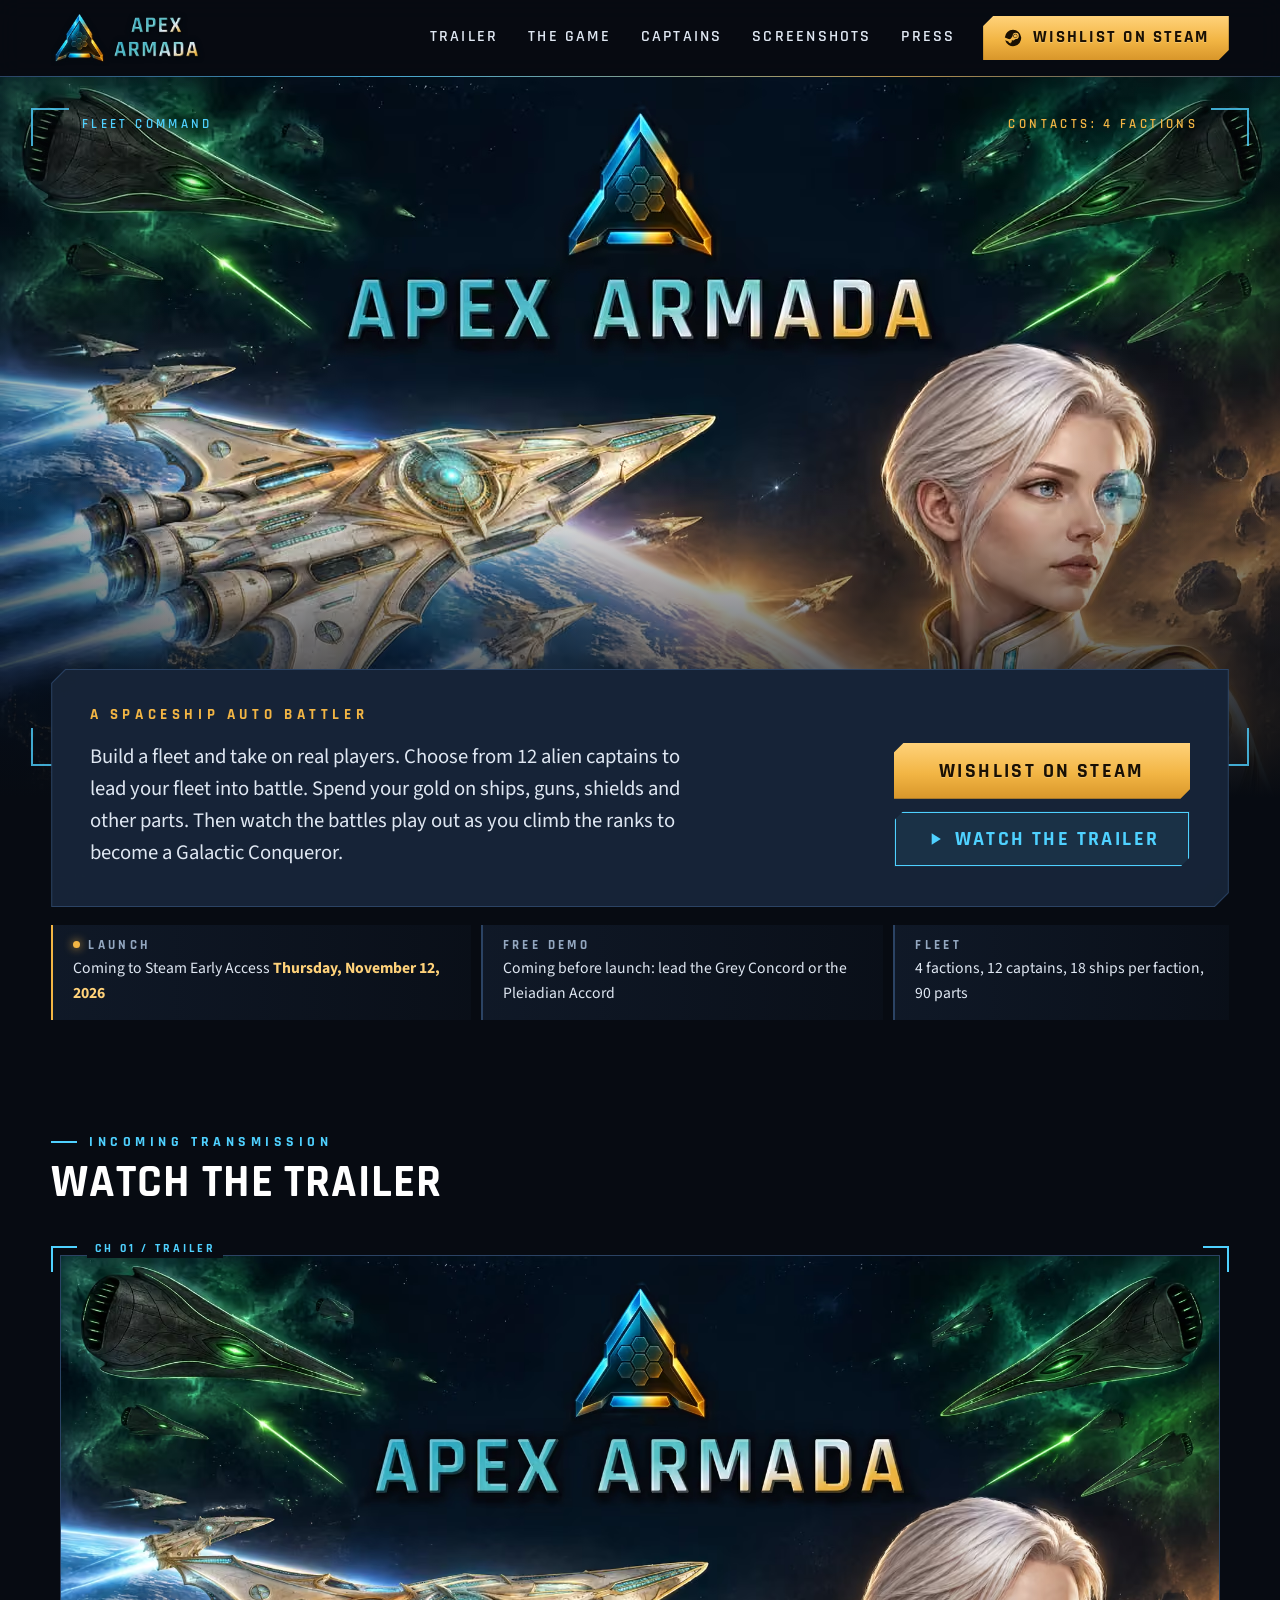
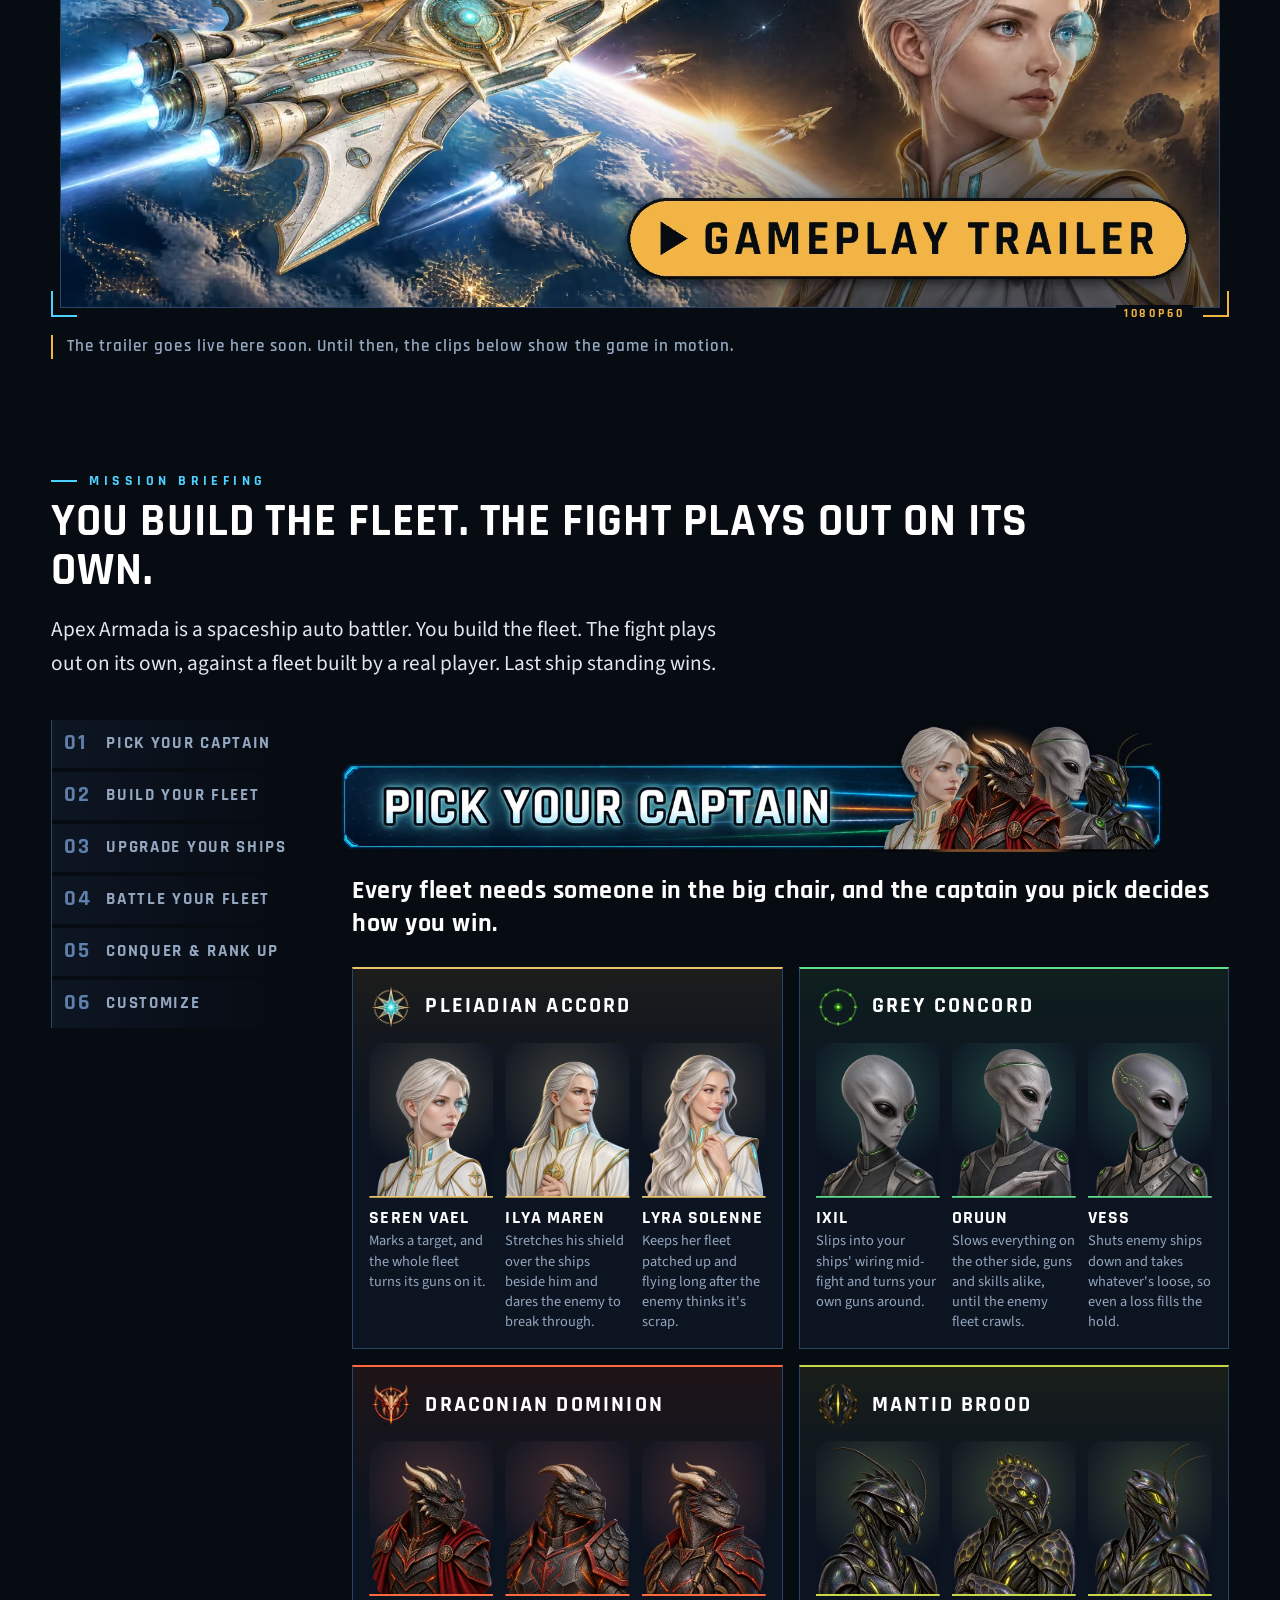
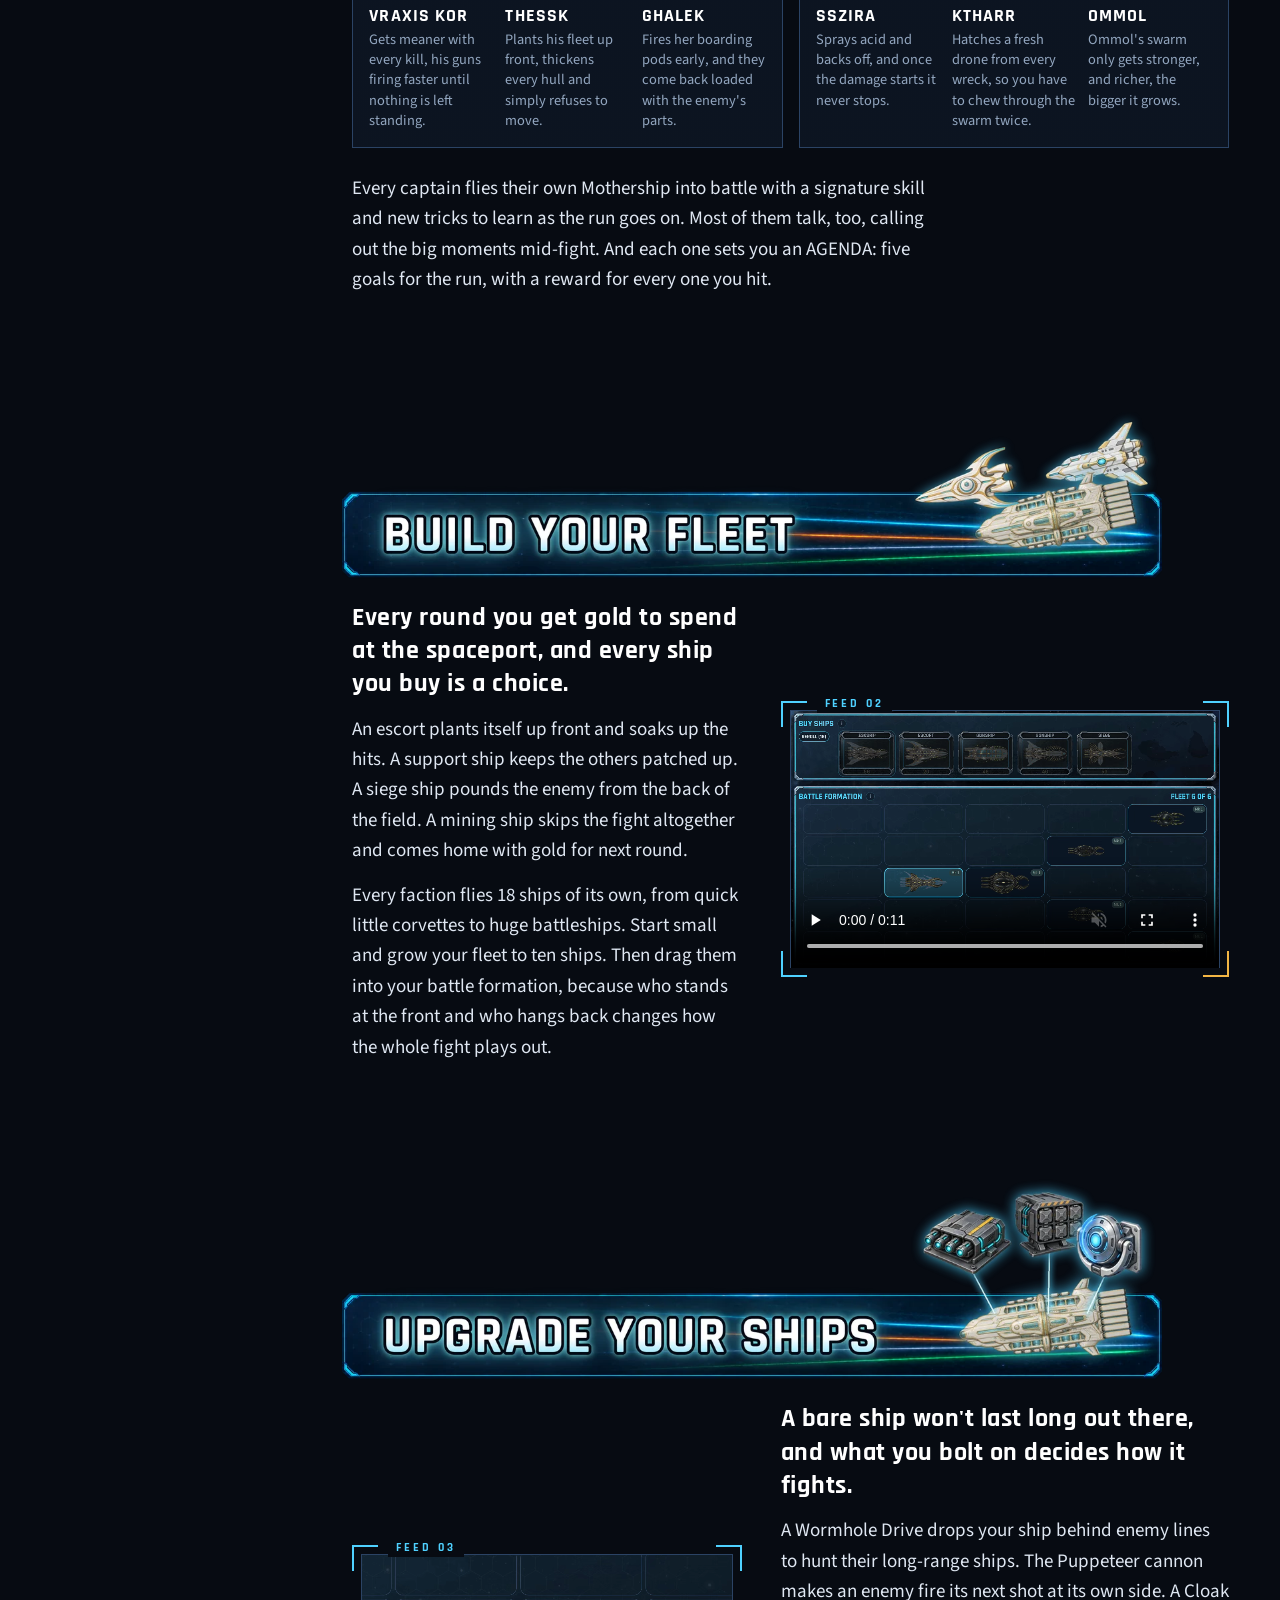
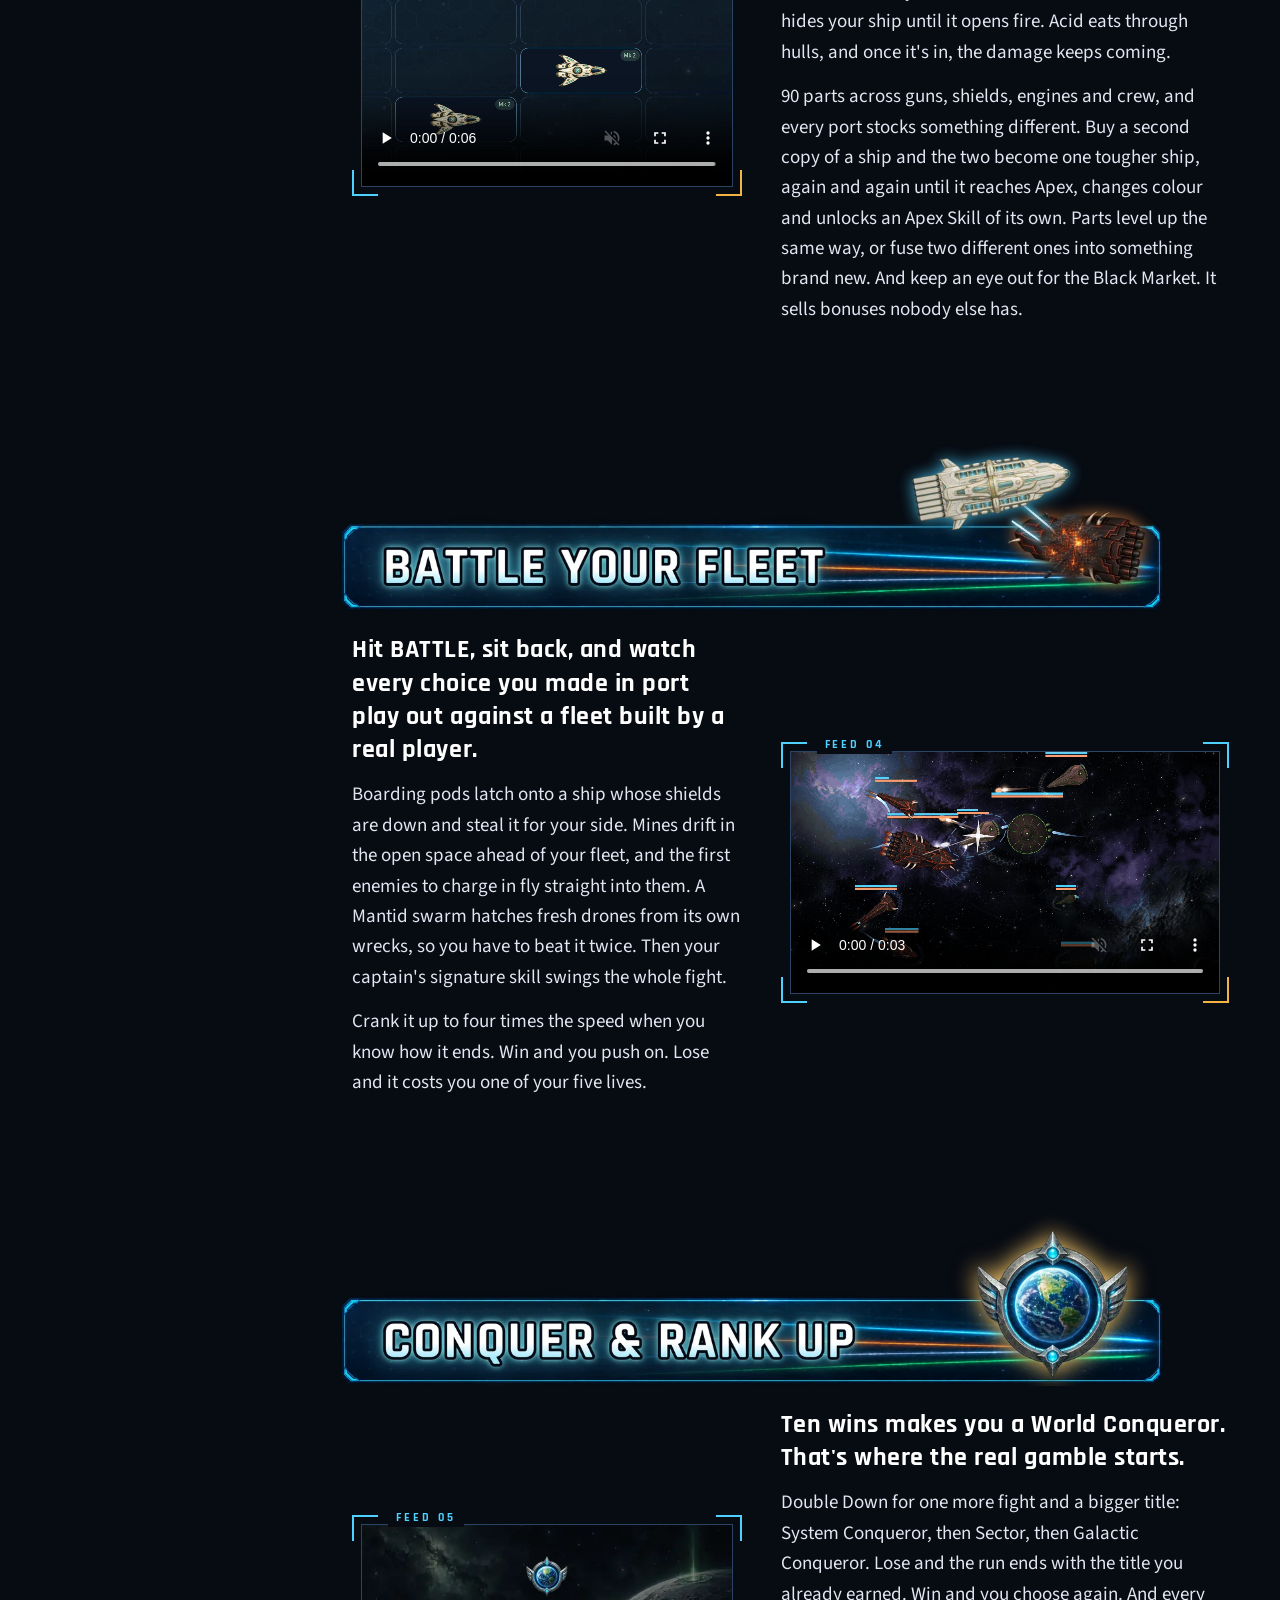
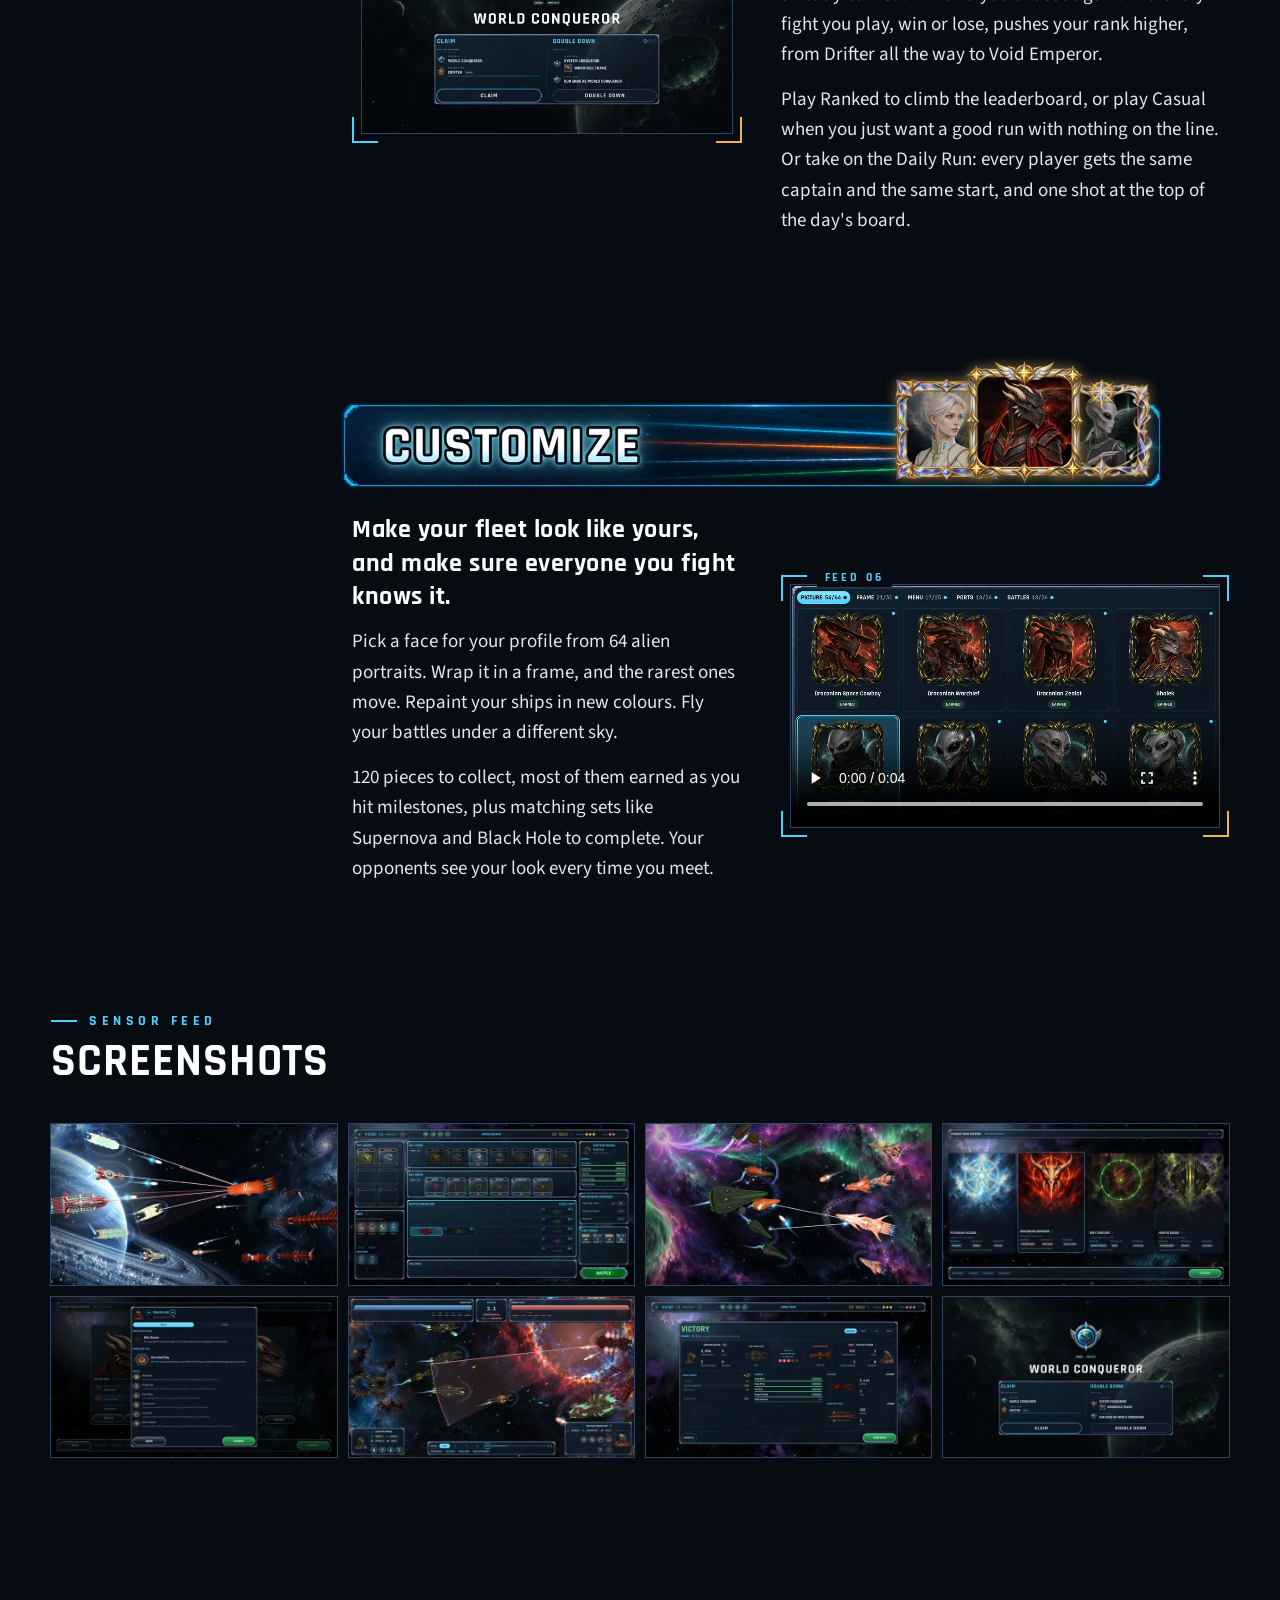
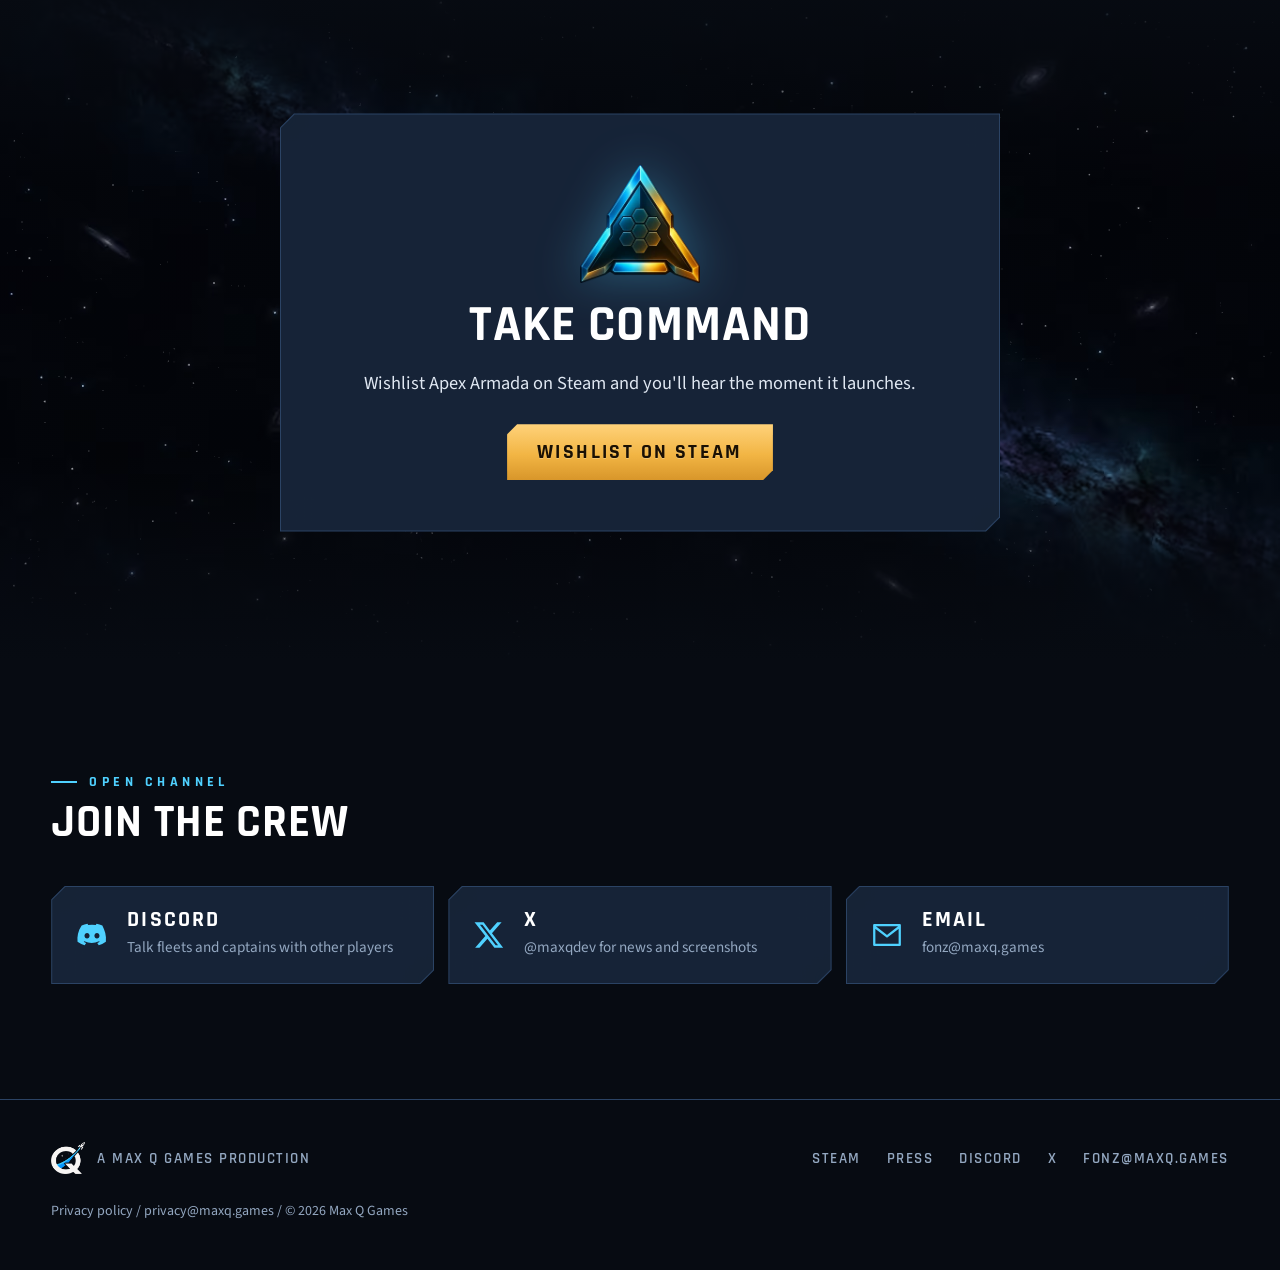
==== apex-armada/index.html @ cdfaa362 "CS-910 _973: WIP redesign: studio home (ASCENT), Apex Armada page (FLEET COMMAND), press page shell " ====
<!doctype html>
<html lang="en">
<head>
<meta charset="utf-8">
<meta name="viewport" content="width=device-width, initial-scale=1, viewport-fit=cover">
<title>Apex Armada: a spaceship auto battler</title>
<meta name="description" content="A spaceship auto battler where you build a fleet and take on real players. Choose from 12 alien captains, spend your gold on ships, guns, shields and other parts, then watch the battles play out.">
<meta name="theme-color" content="#070b12">
<meta name="color-scheme" content="dark">
<meta name="darkreader-lock">
<link rel="canonical" href="https://maxq.games/apex-armada/">
<meta property="og:type" content="website">
<meta property="og:site_name" content="Max Q Games">
<meta property="og:title" content="Apex Armada">
<meta property="og:description" content="A spaceship auto battler. Build a fleet, pick one of 12 alien captains, and take on fleets built by real players. Wishlist it on Steam.">
<meta property="og:url" content="https://maxq.games/apex-armada/">
<meta property="og:image" content="https://maxq.games/apex-armada/og-apex.jpg">
<meta property="og:image:width" content="1200">
<meta property="og:image:height" content="630">
<meta property="og:image:alt" content="Apex Armada key art: a gold and white starship above a planet, a white-haired captain and the Apex Armada logo.">
<meta name="twitter:card" content="summary_large_image">
<meta name="twitter:site" content="@maxqdev">
<link rel="icon" href="/apex-armada/favicon.ico" sizes="any">
<link rel="icon" href="/apex-armada/icon-32.png" type="image/png" sizes="32x32">
<link rel="apple-touch-icon" href="/apex-armada/apple-touch-icon.png">
<link rel="manifest" href="/apex-armada/site.webmanifest">
<link rel="preload" href="/fonts/rajdhani-700.woff2" as="font" type="font/woff2" crossorigin>
<link rel="preload" href="/fonts/sourcesans3-var.woff2" as="font" type="font/woff2" crossorigin>
<link rel="stylesheet" href="/apex-armada/apex.css">
<script defer src="/apex-armada/apex.js"></script>
</head>
<body>
<a class="skip" href="#main">Skip to content</a>

<header class="cmd">
  <a class="cmd__brand" href="/apex-armada/" aria-label="Apex Armada, top of page">
    <picture><source type="image/webp" srcset="/apex-armada/img/logo-horizontal-480.webp"><img src="/apex-armada/img/logo-horizontal-480.png" alt="Apex Armada" width="480" height="175"></picture>
  </a>
  <nav class="cmd__nav" aria-label="Apex Armada">
    <a href="#trailer">Trailer</a>
    <a href="#briefing">The game</a>
    <a href="#captains">Captains</a>
    <a href="#screens">Screenshots</a>
    <a href="/apex-armada/press/">Press</a>
  </nav>
  <a class="btn btn--amber cmd__cta" href="https://store.steampowered.com/app/5364730/" rel="noopener">
    <svg viewBox="0 0 24 24" aria-hidden="true"><path fill="currentColor" d="M12 2.2a9.8 9.8 0 0 0-9.8 9.1l5.3 2.2a2.8 2.8 0 0 1 1.6-.5h.2l2.3-3.4V9.5a3.7 3.7 0 1 1 3.7 3.7h-.1l-3.3 2.4v.1a2.8 2.8 0 0 1-5.5.6l-3.8-1.6A9.8 9.8 0 1 0 12 2.2Zm-4.1 15 1.2.5a2.1 2.1 0 1 0 1.2-2.8l-1.3-.5a1.6 1.6 0 1 1-1.1 2.8Zm9.4-7.7a2.5 2.5 0 1 0-2.5 2.5 2.5 2.5 0 0 0 2.5-2.5Zm-4.3 0a1.9 1.9 0 1 1 1.9 1.9 1.9 1.9 0 0 1-1.9-1.9Z"/></svg>
    <span>Wishlist<span class="hide-s"> on Steam</span></span>
  </a>
</header>

<main id="main">

  <!-- HERO: the key art under the command HUD -->
  <section class="hero" aria-labelledby="hero-title">
    <div class="hero__frame">
      <picture>
        <source type="image/avif" srcset="/apex-armada/img/hero-800.avif 800w, /apex-armada/img/hero-1280.avif 1280w, /apex-armada/img/hero-1920.avif 1920w, /apex-armada/img/hero-2880.avif 2880w" sizes="100vw">
        <source type="image/webp" srcset="/apex-armada/img/hero-800.webp 800w, /apex-armada/img/hero-1280.webp 1280w, /apex-armada/img/hero-1920.webp 1920w, /apex-armada/img/hero-2880.webp 2880w" sizes="100vw">
        <img src="/apex-armada/img/hero-1920.jpg" width="1920" height="1080" fetchpriority="high" decoding="async"
             alt="Apex Armada key art: a gold and white Pleiadian starship flies above a blue planet, green Mantid ships close in from above, and a white-haired captain looks on.">
      </picture>
      <div class="hero__hud" aria-hidden="true">
        <span class="hud-corner hud-corner--tl"></span><span class="hud-corner hud-corner--tr"></span>
        <span class="hud-corner hud-corner--bl"></span><span class="hud-corner hud-corner--br"></span>
        <span class="hud-label hud-label--tl">FLEET COMMAND</span>
        <span class="hud-label hud-label--tr">CONTACTS: 4 FACTIONS</span>
      </div>
    </div>

    <div class="brief panel">
      <h1 id="hero-title" class="sr-only">Apex Armada</h1>
      <p class="brief__tag">A spaceship auto battler</p>
      <p class="brief__text">Build a fleet and take on real players. Choose from 12 alien captains to lead your fleet into battle. Spend your gold on ships, guns, shields and other parts. Then watch the battles play out as you climb the ranks to become a Galactic Conqueror.</p>
      <div class="brief__cta">
        <a class="btn btn--amber btn--big" href="https://store.steampowered.com/app/5364730/" rel="noopener">Wishlist on Steam</a>
        <a class="btn btn--line btn--big" href="#trailer">
          <svg viewBox="0 0 24 24" aria-hidden="true"><path fill="currentColor" d="M8 5v14l11-7z"/></svg>Watch the trailer</a>
      </div>
    </div>

    <ul class="status" aria-label="Release status">
      <li class="status__item status__item--live">
        <span class="status__k">Launch</span>
        <!-- LAUNCH DATE: the one place on this page. Edit the text below if the date moves. -->
        <span class="status__v">Coming to Steam Early Access <b data-launch-date>Thursday, November 12, 2026</b></span>
      </li>
      <li class="status__item">
        <span class="status__k">Free demo</span>
        <span class="status__v">Coming before launch: lead the Grey Concord or the Pleiadian Accord</span>
      </li>
      <li class="status__item">
        <span class="status__k">Fleet</span>
        <span class="status__v">4 factions, 12 captains, 18 ships per faction, 90 parts</span>
      </li>
    </ul>
  </section>

  <!-- TRAILER -->
  <section class="sect trailer" id="trailer" aria-labelledby="trailer-title">
    <div class="sect__head">
      <p class="eyebrow">Incoming transmission</p>
      <h2 id="trailer-title">Watch the trailer</h2>
    </div>
    <!-- GO-LIVE: put the YouTube video id in data-youtube (e.g. data-youtube="dQw4w9WgXcQ"). While it reads REPLACE_WITH_YOUTUBE_ID the button says "coming soon". -->
    <div class="viewport viewport--trailer" data-youtube="REPLACE_WITH_YOUTUBE_ID">
      <button class="trailer__play" type="button" aria-label="Play the Apex Armada trailer">
        <picture>
          <source type="image/avif" srcset="/apex-armada/img/trailer-poster-960.avif 960w, /apex-armada/img/trailer-poster-1920.avif 1920w" sizes="(min-width: 1400px) 1280px, 94vw">
          <source type="image/webp" srcset="/apex-armada/img/trailer-poster-960.webp 960w, /apex-armada/img/trailer-poster-1920.webp 1920w" sizes="(min-width: 1400px) 1280px, 94vw">
          <img src="/apex-armada/img/trailer-poster-960.jpg" alt="" width="1920" height="1080" loading="lazy" decoding="async">
        </picture>
      </button>
      <span class="vp-tag vp-tag--tl" aria-hidden="true">CH 01 / TRAILER</span>
      <span class="vp-tag vp-tag--br" aria-hidden="true">1080P60</span>
    </div>
    <p class="trailer__soon" hidden>The trailer goes live here soon. Until then, the clips below show the game in motion.</p>
  </section>

  <!-- THE GAME: six briefings, timing-tower rail -->
  <section class="sect briefing" id="briefing" aria-labelledby="briefing-title">
    <div class="sect__head">
      <p class="eyebrow">Mission briefing</p>
      <h2 id="briefing-title">You build the fleet. The fight plays out on its own.</h2>
      <p class="sect__lede">Apex Armada is a spaceship auto battler. You build the fleet. The fight plays out on its own, against a fleet built by a real player. Last ship standing wins.</p>
    </div>

    <div class="briefing__grid">
      <nav class="tower" aria-label="Sections of the briefing">
        <ol>
          <li><a href="#captains"><b>01</b><span>Pick your captain</span></a></li>
          <li><a href="#fleet"><b>02</b><span>Build your fleet</span></a></li>
          <li><a href="#upgrade"><b>03</b><span>Upgrade your ships</span></a></li>
          <li><a href="#battle"><b>04</b><span>Battle your fleet</span></a></li>
          <li><a href="#conquer"><b>05</b><span>Conquer &amp; rank up</span></a></li>
          <li><a href="#customize"><b>06</b><span>Customize</span></a></li>
        </ol>
      </nav>

      <div class="briefs">

        <!-- 01 PICK YOUR CAPTAIN -->
        <article class="bf" id="captains" aria-labelledby="h-captains">
          <h3 id="h-captains" class="bf__hdr">
            <picture><source type="image/webp" srcset="/apex-armada/img/hdr-pick-your-captain-616.webp 616w, /apex-armada/img/hdr-pick-your-captain-1232.webp 1232w" sizes="(min-width: 1200px) 820px, 94vw">
            <img src="/apex-armada/img/hdr-pick-your-captain-616.png" alt="Pick your captain" width="1232" height="199" loading="lazy" decoding="async"></picture>
          </h3>
          <p class="bf__intro">Every fleet needs someone in the big chair, and the captain you pick decides how you win.</p>

          <div class="roster">
            <section class="faction faction--pleiadian" aria-labelledby="f-pl">
              <h4 id="f-pl" class="faction__name"><img src="/apex-armada/img/crest-pleiadian-96.webp" alt="" width="96" height="96" loading="lazy">Pleiadian Accord</h4>
              <ul class="caps">
                <li class="cap"><img src="/apex-armada/img/cap-seren-vael-320.webp" srcset="/apex-armada/img/cap-seren-vael-320.webp 320w, /apex-armada/img/cap-seren-vael-640.webp 640w" sizes="(min-width: 1200px) 200px, 30vw" alt="Portrait of Seren Vael" width="320" height="400" loading="lazy"><b>Seren Vael</b><span>Marks a target, and the whole fleet turns its guns on it.</span></li>
                <li class="cap"><img src="/apex-armada/img/cap-ilya-maren-320.webp" srcset="/apex-armada/img/cap-ilya-maren-320.webp 320w, /apex-armada/img/cap-ilya-maren-640.webp 640w" sizes="(min-width: 1200px) 200px, 30vw" alt="Portrait of Ilya Maren" width="320" height="400" loading="lazy"><b>Ilya Maren</b><span>Stretches his shield over the ships beside him and dares the enemy to break through.</span></li>
                <li class="cap"><img src="/apex-armada/img/cap-lyra-solenne-320.webp" srcset="/apex-armada/img/cap-lyra-solenne-320.webp 320w, /apex-armada/img/cap-lyra-solenne-640.webp 640w" sizes="(min-width: 1200px) 200px, 30vw" alt="Portrait of Lyra Solenne" width="320" height="400" loading="lazy"><b>Lyra Solenne</b><span>Keeps her fleet patched up and flying long after the enemy thinks it's scrap.</span></li>
              </ul>
            </section>
            <section class="faction faction--grey" aria-labelledby="f-gr">
              <h4 id="f-gr" class="faction__name"><img src="/apex-armada/img/crest-grey-96.webp" alt="" width="96" height="96" loading="lazy">Grey Concord</h4>
              <ul class="caps">
                <li class="cap"><img src="/apex-armada/img/cap-ixil-320.webp" srcset="/apex-armada/img/cap-ixil-320.webp 320w, /apex-armada/img/cap-ixil-640.webp 640w" sizes="(min-width: 1200px) 200px, 30vw" alt="Portrait of Ixil" width="320" height="400" loading="lazy"><b>Ixil</b><span>Slips into your ships' wiring mid-fight and turns your own guns around.</span></li>
                <li class="cap"><img src="/apex-armada/img/cap-oruun-320.webp" srcset="/apex-armada/img/cap-oruun-320.webp 320w, /apex-armada/img/cap-oruun-640.webp 640w" sizes="(min-width: 1200px) 200px, 30vw" alt="Portrait of Oruun" width="320" height="400" loading="lazy"><b>Oruun</b><span>Slows everything on the other side, guns and skills alike, until the enemy fleet crawls.</span></li>
                <li class="cap"><img src="/apex-armada/img/cap-vess-320.webp" srcset="/apex-armada/img/cap-vess-320.webp 320w, /apex-armada/img/cap-vess-640.webp 640w" sizes="(min-width: 1200px) 200px, 30vw" alt="Portrait of Vess" width="320" height="400" loading="lazy"><b>Vess</b><span>Shuts enemy ships down and takes whatever's loose, so even a loss fills the hold.</span></li>
              </ul>
            </section>
            <section class="faction faction--draconian" aria-labelledby="f-dr">
              <h4 id="f-dr" class="faction__name"><img src="/apex-armada/img/crest-draconian-96.webp" alt="" width="96" height="96" loading="lazy">Draconian Dominion</h4>
              <ul class="caps">
                <li class="cap"><img src="/apex-armada/img/cap-vraxis-kor-320.webp" srcset="/apex-armada/img/cap-vraxis-kor-320.webp 320w, /apex-armada/img/cap-vraxis-kor-640.webp 640w" sizes="(min-width: 1200px) 200px, 30vw" alt="Portrait of Vraxis Kor" width="320" height="400" loading="lazy"><b>Vraxis Kor</b><span>Gets meaner with every kill, his guns firing faster until nothing is left standing.</span></li>
                <li class="cap"><img src="/apex-armada/img/cap-thessk-320.webp" srcset="/apex-armada/img/cap-thessk-320.webp 320w, /apex-armada/img/cap-thessk-640.webp 640w" sizes="(min-width: 1200px) 200px, 30vw" alt="Portrait of Thessk" width="320" height="400" loading="lazy"><b>Thessk</b><span>Plants his fleet up front, thickens every hull and simply refuses to move.</span></li>
                <li class="cap"><img src="/apex-armada/img/cap-ghalek-320.webp" srcset="/apex-armada/img/cap-ghalek-320.webp 320w, /apex-armada/img/cap-ghalek-640.webp 640w" sizes="(min-width: 1200px) 200px, 30vw" alt="Portrait of Ghalek" width="320" height="400" loading="lazy"><b>Ghalek</b><span>Fires her boarding pods early, and they come back loaded with the enemy's parts.</span></li>
              </ul>
            </section>
            <section class="faction faction--mantid" aria-labelledby="f-ma">
              <h4 id="f-ma" class="faction__name"><img src="/apex-armada/img/crest-mantid-96.webp" alt="" width="96" height="96" loading="lazy">Mantid Brood</h4>
              <ul class="caps">
                <li class="cap"><img src="/apex-armada/img/cap-sszira-320.webp" srcset="/apex-armada/img/cap-sszira-320.webp 320w, /apex-armada/img/cap-sszira-640.webp 640w" sizes="(min-width: 1200px) 200px, 30vw" alt="Portrait of Sszira" width="320" height="400" loading="lazy"><b>Sszira</b><span>Sprays acid and backs off, and once the damage starts it never stops.</span></li>
                <li class="cap"><img src="/apex-armada/img/cap-ktharr-320.webp" srcset="/apex-armada/img/cap-ktharr-320.webp 320w, /apex-armada/img/cap-ktharr-640.webp 640w" sizes="(min-width: 1200px) 200px, 30vw" alt="Portrait of Ktharr" width="320" height="400" loading="lazy"><b>Ktharr</b><span>Hatches a fresh drone from every wreck, so you have to chew through the swarm twice.</span></li>
                <li class="cap"><img src="/apex-armada/img/cap-ommol-320.webp" srcset="/apex-armada/img/cap-ommol-320.webp 320w, /apex-armada/img/cap-ommol-640.webp 640w" sizes="(min-width: 1200px) 200px, 30vw" alt="Portrait of Ommol" width="320" height="400" loading="lazy"><b>Ommol</b><span>Ommol's swarm only gets stronger, and richer, the bigger it grows.</span></li>
              </ul>
            </section>
          </div>

          <p class="bf__close">Every captain flies their own Mothership into battle with a signature skill and new tricks to learn as the run goes on. Most of them talk, too, calling out the big moments mid-fight. And each one sets you an AGENDA: five goals for the run, with a reward for every one you hit.</p>
          <!-- pick_your_captain clip left out: the GIF still shows Tovan Lys, who is no longer in the roster (flagged to the orchestrator). Media is built in media/pick-your-captain.* -->
        </article>

        <!-- 02 BUILD YOUR FLEET -->
        <article class="bf" id="fleet" aria-labelledby="h-fleet">
          <h3 id="h-fleet" class="bf__hdr">
            <picture><source type="image/webp" srcset="/apex-armada/img/hdr-build-your-fleet-616.webp 616w, /apex-armada/img/hdr-build-your-fleet-1232.webp 1232w" sizes="(min-width: 1200px) 820px, 94vw">
            <img src="/apex-armada/img/hdr-build-your-fleet-616.png" alt="Build your fleet" width="1232" height="251" loading="lazy" decoding="async"></picture>
          </h3>
          <div class="bf__body">
            <div class="bf__copy">
              <p class="bf__intro">Every round you get gold to spend at the spaceport, and every ship you buy is a choice.</p>
              <p>An escort plants itself up front and soaks up the hits. A support ship keeps the others patched up. A siege ship pounds the enemy from the back of the field. A mining ship skips the fight altogether and comes home with gold for next round.</p>
              <p>Every faction flies 18 ships of its own, from quick little corvettes to huge battleships. Start small and grow your fleet to ten ships. Then drag them into your battle formation, because who stands at the front and who hangs back changes how the whole fight plays out.</p>
            </div>
            <figure class="viewport viewport--clip">
              <video class="loop" muted loop playsinline controls preload="none" width="1232" height="738" poster="/apex-armada/media/build-your-fleet-poster.webp" aria-label="Gameplay clip: buying ships and placing them in the battle formation">
                <source src="/apex-armada/media/build-your-fleet.webm" type="video/webm">
                <source src="/apex-armada/media/build-your-fleet.mp4" type="video/mp4">
              </video>
              <span class="vp-tag vp-tag--tl" aria-hidden="true">FEED 02</span>
            </figure>
          </div>
        </article>

        <!-- 03 UPGRADE YOUR SHIPS -->
        <article class="bf" id="upgrade" aria-labelledby="h-upgrade">
          <h3 id="h-upgrade" class="bf__hdr">
            <picture><source type="image/webp" srcset="/apex-armada/img/hdr-upgrade-your-ships-616.webp 616w, /apex-armada/img/hdr-upgrade-your-ships-1232.webp 1232w" sizes="(min-width: 1200px) 820px, 94vw">
            <img src="/apex-armada/img/hdr-upgrade-your-ships-616.png" alt="Upgrade your ships" width="1232" height="302" loading="lazy" decoding="async"></picture>
          </h3>
          <div class="bf__body bf__body--flip">
            <div class="bf__copy">
              <p class="bf__intro">A bare ship won't last long out there, and what you bolt on decides how it fights.</p>
              <p>A Wormhole Drive drops your ship behind enemy lines to hunt their long-range ships. The Puppeteer cannon makes an enemy fire its next shot at its own side. A Cloak hides your ship until it opens fire. Acid eats through hulls, and once it's in, the damage keeps coming.</p>
              <p>90 parts across guns, shields, engines and crew, and every port stocks something different. Buy a second copy of a ship and the two become one tougher ship, again and again until it reaches Apex, changes colour and unlocks an Apex Skill of its own. Parts level up the same way, or fuse two different ones into something brand new. And keep an eye out for the Black Market. It sells bonuses nobody else has.</p>
            </div>
            <figure class="viewport viewport--clip">
              <video class="loop" muted loop playsinline controls preload="none" width="1232" height="770" poster="/apex-armada/media/upgrade-your-ships-poster.webp" aria-label="Gameplay clip: fitting parts to a ship">
                <source src="/apex-armada/media/upgrade-your-ships.webm" type="video/webm">
                <source src="/apex-armada/media/upgrade-your-ships.mp4" type="video/mp4">
              </video>
              <span class="vp-tag vp-tag--tl" aria-hidden="true">FEED 03</span>
            </figure>
          </div>
        </article>

        <!-- 04 BATTLE YOUR FLEET -->
        <article class="bf" id="battle" aria-labelledby="h-battle">
          <h3 id="h-battle" class="bf__hdr">
            <picture><source type="image/webp" srcset="/apex-armada/img/hdr-battle-your-fleet-616.webp 616w, /apex-armada/img/hdr-battle-your-fleet-1232.webp 1232w" sizes="(min-width: 1200px) 820px, 94vw">
            <img src="/apex-armada/img/hdr-battle-your-fleet-616.png" alt="Battle your fleet" width="1232" height="255" loading="lazy" decoding="async"></picture>
          </h3>
          <div class="bf__body">
            <div class="bf__copy">
              <p class="bf__intro">Hit BATTLE, sit back, and watch every choice you made in port play out against a fleet built by a real player.</p>
              <p>Boarding pods latch onto a ship whose shields are down and steal it for your side. Mines drift in the open space ahead of your fleet, and the first enemies to charge in fly straight into them. A Mantid swarm hatches fresh drones from its own wrecks, so you have to beat it twice. Then your captain's signature skill swings the whole fight.</p>
              <p>Crank it up to four times the speed when you know how it ends. Win and you push on. Lose and it costs you one of your five lives.</p>
            </div>
            <figure class="viewport viewport--clip">
              <video class="loop" muted loop playsinline controls preload="none" width="1232" height="694" poster="/apex-armada/media/battle-your-fleet-poster.webp" aria-label="Gameplay clip: two fleets fighting">
                <source src="/apex-armada/media/battle-your-fleet.webm" type="video/webm">
                <source src="/apex-armada/media/battle-your-fleet.mp4" type="video/mp4">
              </video>
              <span class="vp-tag vp-tag--tl" aria-hidden="true">FEED 04</span>
            </figure>
          </div>
        </article>

        <!-- 05 CONQUER & RANK UP (no GIF yet: a screenshot stands in) -->
        <article class="bf" id="conquer" aria-labelledby="h-conquer">
          <h3 id="h-conquer" class="bf__hdr">
            <picture><source type="image/webp" srcset="/apex-armada/img/hdr-conquer-and-rank-up-616.webp 616w, /apex-armada/img/hdr-conquer-and-rank-up-1232.webp 1232w" sizes="(min-width: 1200px) 820px, 94vw">
            <img src="/apex-armada/img/hdr-conquer-and-rank-up-616.png" alt="Conquer and rank up" width="1232" height="257" loading="lazy" decoding="async"></picture>
          </h3>
          <div class="bf__body bf__body--flip">
            <div class="bf__copy">
              <p class="bf__intro">Ten wins makes you a World Conqueror. That's where the real gamble starts.</p>
              <p>Double Down for one more fight and a bigger title: System Conqueror, then Sector, then Galactic Conqueror. Lose and the run ends with the title you already earned. Win and you choose again. And every fight you play, win or lose, pushes your rank higher, from Drifter all the way to Void Emperor.</p>
              <p>Play Ranked to climb the leaderboard, or play Casual when you just want a good run with nothing on the line. Or take on the Daily Run: every player gets the same captain and the same start, and one shot at the top of the day's board.</p>
            </div>
            <figure class="viewport viewport--clip">
              <picture>
                <source type="image/webp" srcset="/apex-armada/img/shot-09-640.webp 640w, /apex-armada/img/shot-09-1920.webp 1920w" sizes="(min-width: 1200px) 560px, 94vw">
                <img src="/apex-armada/img/shot-09-640.jpg" alt="The World Conqueror screen after ten wins, offering a Double Down for a bigger title." width="1920" height="1080" loading="lazy" decoding="async">
              </picture>
              <span class="vp-tag vp-tag--tl" aria-hidden="true">FEED 05</span>
            </figure>
          </div>
        </article>

        <!-- 06 CUSTOMIZE -->
        <article class="bf" id="customize" aria-labelledby="h-customize">
          <h3 id="h-customize" class="bf__hdr">
            <picture><source type="image/webp" srcset="/apex-armada/img/hdr-customize-616.webp 616w, /apex-armada/img/hdr-customize-1232.webp 1232w" sizes="(min-width: 1200px) 820px, 94vw">
            <img src="/apex-armada/img/hdr-customize-616.png" alt="Customize" width="1232" height="208" loading="lazy" decoding="async"></picture>
          </h3>
          <div class="bf__body">
            <div class="bf__copy">
              <p class="bf__intro">Make your fleet look like yours, and make sure everyone you fight knows it.</p>
              <p>Pick a face for your profile from 64 alien portraits. Wrap it in a frame, and the rarest ones move. Repaint your ships in new colours. Fly your battles under a different sky.</p>
              <p>120 pieces to collect, most of them earned as you hit milestones, plus matching sets like Supernova and Black Hole to complete. Your opponents see your look every time you meet.</p>
            </div>
            <figure class="viewport viewport--clip">
              <video class="loop" muted loop playsinline controls preload="none" width="1232" height="694" poster="/apex-armada/media/customize-poster.webp" aria-label="Gameplay clip: choosing a profile portrait and frame">
                <source src="/apex-armada/media/customize.webm" type="video/webm">
                <source src="/apex-armada/media/customize.mp4" type="video/mp4">
              </video>
              <span class="vp-tag vp-tag--tl" aria-hidden="true">FEED 06</span>
            </figure>
          </div>
        </article>
      </div>
    </div>
  </section>

  <!-- SCREENSHOTS -->
  <section class="sect screens" id="screens" aria-labelledby="screens-title">
    <div class="sect__head">
      <p class="eyebrow">Sensor feed</p>
      <h2 id="screens-title">Screenshots</h2>
    </div>
    <ul class="gallery">
      <li><a href="/apex-armada/img/shot-01-1920.jpg" data-full="/apex-armada/img/shot-01-1920.webp"><img src="/apex-armada/img/shot-01-640.webp" alt="A Pleiadian fleet trades fire with Draconian warships beside a ringed planet." width="640" height="360" loading="lazy" decoding="async"></a></li>
      <li><a href="/apex-armada/img/shot-03-1920.jpg" data-full="/apex-armada/img/shot-03-1920.webp"><img src="/apex-armada/img/shot-03-640.webp" alt="The spaceport: the Locker, ships and parts for sale, and the battle formation grid." width="640" height="360" loading="lazy" decoding="async"></a></li>
      <li><a href="/apex-armada/img/shot-05-1920.jpg" data-full="/apex-armada/img/shot-05-1920.webp"><img src="/apex-armada/img/shot-05-640.webp" alt="Grey Concord ships fight a Pleiadian fleet." width="640" height="360" loading="lazy" decoding="async"></a></li>
      <li><a href="/apex-armada/img/shot-07-1920.jpg" data-full="/apex-armada/img/shot-07-1920.webp"><img src="/apex-armada/img/shot-07-640.webp" alt="Choosing a faction: Pleiadian Accord, Draconian Dominion, Grey Concord and Mantid Brood." width="640" height="360" loading="lazy" decoding="async"></a></li>
      <li><a href="/apex-armada/img/shot-10-1920.jpg" data-full="/apex-armada/img/shot-10-1920.webp"><img src="/apex-armada/img/shot-10-640.webp" alt="Captain Vraxis Kor's skills screen." width="640" height="360" loading="lazy" decoding="async"></a></li>
      <li><a href="/apex-armada/img/shot-04-1920.jpg" data-full="/apex-armada/img/shot-04-1920.webp"><img src="/apex-armada/img/shot-04-640.webp" alt="A Mantid swarm battles Draconian ships." width="640" height="360" loading="lazy" decoding="async"></a></li>
      <li><a href="/apex-armada/img/shot-11-1920.jpg" data-full="/apex-armada/img/shot-11-1920.webp"><img src="/apex-armada/img/shot-11-640.webp" alt="The victory results screen after a Mantid win." width="640" height="360" loading="lazy" decoding="async"></a></li>
      <li><a href="/apex-armada/img/shot-09-1920.jpg" data-full="/apex-armada/img/shot-09-1920.webp"><img src="/apex-armada/img/shot-09-640.webp" alt="The World Conqueror screen." width="640" height="360" loading="lazy" decoding="async"></a></li>
    </ul>
  </section>

  <!-- WISHLIST -->
  <section class="launch" aria-labelledby="launch-title">
    <picture class="launch__bg">
      <source type="image/avif" srcset="/apex-armada/img/space-1280.avif 1280w, /apex-armada/img/space-2560.avif 2560w" sizes="100vw">
      <source type="image/webp" srcset="/apex-armada/img/space-1280.webp 1280w, /apex-armada/img/space-2560.webp 2560w" sizes="100vw">
      <img src="/apex-armada/img/space-1280.jpg" alt="" width="1280" height="720" loading="lazy" decoding="async">
    </picture>
    <div class="launch__inner panel">
      <picture><source type="image/webp" srcset="/apex-armada/img/emblem-bl-256.webp"><img class="launch__emblem" src="/apex-armada/img/emblem-bl-256.png" alt="" width="256" height="253" loading="lazy"></picture>
      <h2 id="launch-title">Take command</h2>
      <p>Wishlist Apex Armada on Steam and you'll hear the moment it launches.</p>
      <a class="btn btn--amber btn--big" href="https://store.steampowered.com/app/5364730/" rel="noopener">Wishlist on Steam</a>
    </div>
  </section>

  <!-- COMMUNITY -->
  <section class="sect comms" id="community" aria-labelledby="comms-title">
    <div class="sect__head">
      <p class="eyebrow">Open channel</p>
      <h2 id="comms-title">Join the crew</h2>
    </div>
    <ul class="channels">
      <li><a class="channel panel" href="https://discord.gg/w8mtQxCcVR" rel="noopener">
        <svg viewBox="0 0 24 24" aria-hidden="true"><path fill="currentColor" d="M19.3 5.3A16.6 16.6 0 0 0 15.2 4l-.5 1a15.4 15.4 0 0 0-5.4 0L8.8 4a16.6 16.6 0 0 0-4.1 1.3C2.1 9.2 1.4 13 1.8 16.8a16.7 16.7 0 0 0 5 2.5l1.1-1.7c-.6-.2-1.2-.5-1.7-.9l.4-.3a11.9 11.9 0 0 0 10.4 0l.4.3c-.5.4-1.1.7-1.7.9l1.1 1.7a16.7 16.7 0 0 0 5-2.5c.5-4.4-.8-8.2-2.5-11.5ZM8.5 14.5c-1 0-1.8-.9-1.8-2s.8-2 1.8-2 1.8.9 1.8 2-.8 2-1.8 2Zm7 0c-1 0-1.8-.9-1.8-2s.8-2 1.8-2 1.8.9 1.8 2-.8 2-1.8 2Z"/></svg>
        <span><b>Discord</b><small>Talk fleets and captains with other players</small></span></a></li>
      <li><a class="channel panel" href="https://x.com/maxqdev" rel="noopener">
        <svg viewBox="0 0 24 24" aria-hidden="true"><path fill="currentColor" d="M17.8 3h3.1l-6.8 7.7L22 21h-6.2l-4.9-6.4L5.3 21H2.2l7.2-8.3L1.8 3h6.4l4.4 5.8L17.8 3Zm-1.1 16.2h1.7L7.4 4.7H5.6l11.1 14.5Z"/></svg>
        <span><b>X</b><small>@maxqdev for news and screenshots</small></span></a></li>
      <li><a class="channel panel" href="mailto:fonz@maxq.games">
        <svg viewBox="0 0 24 24" aria-hidden="true"><path d="M3 5h18v14H3z M3 6l9 7 9-7" fill="none" stroke="currentColor" stroke-width="1.6" stroke-linejoin="round"/></svg>
        <span><b>Email</b><small>fonz@maxq.games</small></span></a></li>
    </ul>
  </section>
</main>

<footer class="foot">
  <a class="foot__studio" href="/" aria-label="Max Q Games home">
    <img src="/assets/img/q-mark-256.png" alt="" width="34" height="34" loading="lazy">
    <span>A Max Q Games production</span>
  </a>
  <ul class="foot__links">
    <li><a href="https://store.steampowered.com/app/5364730/" rel="noopener">Steam</a></li>
    <li><a href="/apex-armada/press/">Press</a></li>
    <li><a href="https://discord.gg/w8mtQxCcVR" rel="noopener">Discord</a></li>
    <li><a href="https://x.com/maxqdev" rel="noopener">X</a></li>
    <li><a href="mailto:fonz@maxq.games">fonz@maxq.games</a></li>
  </ul>
  <p class="foot__legal"><a href="/apex-armada-privacy/">Privacy policy</a> <span aria-hidden="true">/</span> <a href="mailto:privacy@maxq.games">privacy@maxq.games</a> <span aria-hidden="true">/</span> &copy; 2026 Max Q Games</p>
</footer>

<dialog class="lightbox" aria-label="Screenshot">
  <form method="dialog"><button class="lightbox__close" aria-label="Close">&times;</button></form>
  <img alt="">
</dialog>
</body>
</html>
---- apex-armada/apex.css ----
/* maxq.games/apex-armada: "FLEET COMMAND". The game's own UI palette, fonts and chamfered glass. CS-910 / _973 */
@font-face { font-family: "Rajdhani"; src: url("/fonts/rajdhani-500.woff2") format("woff2"); font-weight: 500; font-display: swap; }
@font-face { font-family: "Rajdhani"; src: url("/fonts/rajdhani-600.woff2") format("woff2"); font-weight: 600; font-display: swap; }
@font-face { font-family: "Rajdhani"; src: url("/fonts/rajdhani-700.woff2") format("woff2"); font-weight: 700; font-display: swap; }
@font-face { font-family: "Source Sans 3"; src: url("/fonts/sourcesans3-var.woff2") format("woff2"); font-weight: 200 900; font-display: swap; }

:root {
  --bg: #070b12;
  --panel: #111b2b;
  --glass: rgba(17, 27, 43, .78);
  --line: #2b4364;
  --text: #dfe7f2;
  --dim: #93a7c0;
  --cyan: #4fd1ff;
  --amber: #f2b544;
  --gold-hi: #ffd27a;
  --cut: 14px;
  --gut: clamp(16px, 4vw, 64px);
  --wide: 1440px;
  --head: "Rajdhani", "Segoe UI", sans-serif;
  --body: "Source Sans 3", "Segoe UI", system-ui, sans-serif;
  --hex: url("data:image/svg+xml,%3Csvg xmlns='http://www.w3.org/2000/svg' width='56' height='97' viewBox='0 0 56 97'%3E%3Cpath d='M28 1 55 16.5v31L28 63 1 47.5v-31z M28 63v34 M1 16.5 0 16 M55 16.5 56 16' fill='none' stroke='%234fd1ff' stroke-width='1'/%3E%3C/svg%3E");
}

*, *::before, *::after { box-sizing: border-box; }
html { color-scheme: dark; background: var(--bg); color: var(--text); scroll-behavior: smooth; scroll-padding-top: 88px; -webkit-text-size-adjust: 100%; }
body { margin: 0; font: 400 clamp(16px, .5vw + 13px, 19px)/1.6 var(--body); background: var(--bg); overflow-x: hidden; }
img, svg, video, picture { display: block; max-width: 100%; }
a { color: var(--cyan); text-underline-offset: .2em; }
a:hover { color: #fff; }
:focus-visible { outline: 2px solid var(--amber); outline-offset: 3px; }
h1, h2, h3, h4 { font-family: var(--head); font-weight: 700; line-height: 1.05; margin: 0; letter-spacing: .02em; }
.sr-only { position: absolute; width: 1px; height: 1px; overflow: hidden; clip: rect(0 0 0 0); white-space: nowrap; }
.skip { position: absolute; left: 12px; top: -60px; z-index: 60; padding: 10px 16px; background: var(--amber); color: #120c02; font: 700 15px var(--head); }
.skip:focus { top: 12px; }

/* page ground: deep navy with a faint honeycomb that fades in from the edges */
body::before { content: ""; position: fixed; inset: 0; z-index: -1; pointer-events: none; background: var(--hex) center / 56px 97px; opacity: .05;
  -webkit-mask-image: radial-gradient(ellipse at center, transparent 35%, #000 100%); mask-image: radial-gradient(ellipse at center, transparent 35%, #000 100%); }

/* chamfered glass panel: 1 px cyan-line border that follows the cut corners */
.panel { position: relative; isolation: isolate;
  clip-path: polygon(var(--cut) 0, 100% 0, 100% calc(100% - var(--cut)), calc(100% - var(--cut)) 100%, 0 100%, 0 var(--cut)); background: var(--line); }
.panel::before { content: ""; position: absolute; inset: 1px; z-index: -1; background: var(--glass);
  clip-path: polygon(calc(var(--cut) - .4px) 0, 100% 0, 100% calc(100% - var(--cut) + .4px), calc(100% - var(--cut) + .4px) 100%, 0 100%, 0 calc(var(--cut) - .4px));
  -webkit-backdrop-filter: blur(14px); backdrop-filter: blur(14px); }

/* buttons */
.btn { display: inline-flex; align-items: center; justify-content: center; gap: 10px; min-height: 44px; padding: 0 20px; text-decoration: none; white-space: nowrap;
  font: 700 17px/1 var(--head); letter-spacing: .12em; text-transform: uppercase; color: var(--text);
  clip-path: polygon(10px 0, 100% 0, 100% calc(100% - 10px), calc(100% - 10px) 100%, 0 100%, 0 10px); transition: filter .2s, background .2s, color .2s; }
.btn svg { width: 20px; height: 20px; flex: none; }
.btn--amber { background: linear-gradient(180deg, var(--gold-hi), var(--amber) 55%, #d8962a); color: #1a1003; text-shadow: 0 1px 0 rgba(255, 255, 255, .25); }
.btn--amber:hover { filter: brightness(1.12); color: #1a1003; }
.btn--line { background: linear-gradient(var(--bg), var(--bg)) padding-box, var(--cyan); border: 1px solid transparent; color: var(--cyan);
  box-shadow: inset 0 0 0 1px var(--cyan); background: rgba(79, 209, 255, .08); }
.btn--line:hover { background: rgba(79, 209, 255, .2); color: #fff; }
.btn--big { min-height: 56px; padding: 0 30px; font-size: 20px; }

/* command bar */
.cmd { position: sticky; top: 0; z-index: 40; display: flex; align-items: center; gap: clamp(12px, 2vw, 32px); padding: 10px var(--gut);
  background: rgba(7, 11, 18, .86); border-bottom: 1px solid var(--line); -webkit-backdrop-filter: blur(12px); backdrop-filter: blur(12px); }
.cmd::after { content: ""; position: absolute; left: 0; right: 0; bottom: -1px; height: 1px; background: linear-gradient(90deg, transparent, var(--cyan) 30%, var(--amber) 70%, transparent); opacity: .7; }
.cmd__brand img { width: clamp(132px, 12vw, 176px); height: auto; }
.cmd__nav { display: flex; gap: clamp(10px, 2vw, 30px); margin-left: auto; }
.cmd__nav a { color: var(--text); text-decoration: none; font: 600 16px/1 var(--head); letter-spacing: .14em; text-transform: uppercase; padding: 12px 2px; border-bottom: 2px solid transparent; }
.cmd__nav a:hover { color: var(--cyan); border-color: var(--cyan); }

/* hero */
.hero { position: relative; }
.hero__frame { position: relative; overflow: hidden; aspect-ratio: 16 / 9; max-height: calc(100vh - 64px); width: 100%; background: #04070c; }
.hero__frame img { width: 100%; height: 100%; object-fit: cover; object-position: 50% 20%; }
.hero__frame::after { content: ""; position: absolute; inset: 0; pointer-events: none;
  background: linear-gradient(to bottom, rgba(7, 11, 18, 0) 55%, rgba(7, 11, 18, .7) 85%, var(--bg)),
              linear-gradient(to right, rgba(7, 11, 18, .35), transparent 18%, transparent 82%, rgba(7, 11, 18, .35)); }
.hero__hud { position: absolute; inset: clamp(12px, 2.4vw, 36px); z-index: 1; pointer-events: none; }
.hud-corner { position: absolute; width: clamp(22px, 3vw, 44px); height: clamp(22px, 3vw, 44px); border: 0 solid var(--cyan); opacity: .8; }
.hud-corner--tl { top: 0; left: 0; border-width: 2px 0 0 2px; } .hud-corner--tr { top: 0; right: 0; border-width: 2px 2px 0 0; }
.hud-corner--bl { bottom: 0; left: 0; border-width: 0 0 2px 2px; } .hud-corner--br { bottom: 0; right: 0; border-width: 0 2px 2px 0; }
.hud-label { position: absolute; top: 10px; font: 600 13px/1 var(--head); letter-spacing: .26em; color: var(--cyan); text-shadow: 0 0 10px rgba(0, 0, 0, .9); }
.hud-label--tl { left: clamp(32px, 4vw, 60px); } .hud-label--tr { right: clamp(32px, 4vw, 60px); color: var(--amber); }

.brief { position: relative; z-index: 2; width: min(var(--wide), calc(100% - 2 * var(--gut))); margin: calc(-1 * clamp(80px, 10vw, 200px)) auto 0; padding: clamp(22px, 3vw, 44px);
  display: grid; grid-template-columns: minmax(0, 1.3fr) auto; gap: 18px 48px; align-items: center; }
.brief__tag { grid-column: 1 / -1; margin: 0; font: 700 clamp(15px, 1.2vw, 18px)/1 var(--head); letter-spacing: .3em; text-transform: uppercase; color: var(--amber); }
.brief__text { margin: 0; max-width: 60ch; font-size: clamp(1.05rem, .55vw + .85rem, 1.35rem); line-height: 1.55; }
.brief__cta { display: flex; flex-direction: column; gap: 12px; }

.status { list-style: none; margin: 18px auto 0; padding: 0; width: min(var(--wide), calc(100% - 2 * var(--gut))); display: grid; grid-template-columns: 1.25fr 1.2fr 1fr; gap: 10px; }
.status__item { display: flex; flex-direction: column; gap: 4px; padding: 14px 18px 14px 20px; border-left: 2px solid var(--line); background: linear-gradient(90deg, rgba(17, 27, 43, .85), rgba(17, 27, 43, .25)); }
.status__item--live { border-left-color: var(--amber); }
.status__k { font: 700 13px/1 var(--head); letter-spacing: .26em; text-transform: uppercase; color: var(--dim); }
.status__item--live .status__k::before { content: ""; display: inline-block; width: 7px; height: 7px; margin-right: 8px; border-radius: 50%; background: var(--amber); box-shadow: 0 0 10px var(--amber); vertical-align: 1px; animation: pulse 2s ease-in-out infinite; }
.status__v { font-size: .98rem; color: var(--text); }
.status__v b { color: var(--gold-hi); font-weight: 700; }
@keyframes pulse { 50% { opacity: .35; } }

/* sections */
.sect { width: min(var(--wide), calc(100% - 2 * var(--gut))); margin: 0 auto; padding: clamp(72px, 9vw, 140px) 0 0; }
.sect__head { margin-bottom: clamp(24px, 3vw, 44px); max-width: 980px; }
.eyebrow { margin: 0 0 10px; font: 700 14px/1 var(--head); letter-spacing: .32em; text-transform: uppercase; color: var(--cyan); display: flex; align-items: center; gap: 12px; }
.eyebrow::before { content: ""; width: 26px; height: 2px; background: var(--cyan); }
.sect h2 { font-size: clamp(2rem, 3.6vw, 3.6rem); text-transform: uppercase; color: #fff; }
.sect__lede { margin: 18px 0 0; font-size: clamp(1.05rem, .6vw + .85rem, 1.35rem); color: var(--text); max-width: 62ch; }

/* HUD viewport around media */
.viewport { position: relative; margin: 0; padding: 10px; background:
  linear-gradient(var(--cyan), var(--cyan)) top left / 26px 2px no-repeat, linear-gradient(var(--cyan), var(--cyan)) top left / 2px 26px no-repeat,
  linear-gradient(var(--cyan), var(--cyan)) top right / 26px 2px no-repeat, linear-gradient(var(--cyan), var(--cyan)) top right / 2px 26px no-repeat,
  linear-gradient(var(--cyan), var(--cyan)) bottom left / 26px 2px no-repeat, linear-gradient(var(--cyan), var(--cyan)) bottom left / 2px 26px no-repeat,
  linear-gradient(var(--amber), var(--amber)) bottom right / 26px 2px no-repeat, linear-gradient(var(--amber), var(--amber)) bottom right / 2px 26px no-repeat; }
.viewport > video, .viewport > picture img, .viewport img { width: 100%; height: auto; background: #04070c; outline: 1px solid var(--line); }
.vp-tag { position: absolute; z-index: 2; font: 700 12px/1 var(--head); letter-spacing: .24em; color: var(--cyan); background: var(--bg); padding: 3px 8px; }
.vp-tag--tl { top: -6px; left: 36px; } .vp-tag--br { bottom: -6px; right: 36px; color: var(--amber); }

/* trailer */
.viewport--trailer { max-width: 1280px; }
.trailer__play { position: relative; display: block; width: 100%; padding: 0; border: 0; background: none; cursor: pointer; color: inherit; }
.trailer__play img { width: 100%; height: auto; aspect-ratio: 16 / 9; object-fit: cover; outline: 1px solid var(--line); transition: filter .3s; }
.trailer__play:hover img { filter: brightness(1.12); }
.trailer__play[aria-disabled="true"] { cursor: default; }
.trailer__play[aria-disabled="true"]:hover img { filter: none; }
.trailer__soon { margin: 18px 0 0; padding-left: 14px; border-left: 2px solid var(--amber); font: 600 17px/1.4 var(--head); letter-spacing: .06em; color: var(--dim); }
.viewport--trailer iframe { display: block; width: 100%; aspect-ratio: 16 / 9; border: 0; }

/* briefing: timing tower + six briefs */
.briefing__grid { display: grid; grid-template-columns: 250px minmax(0, 1fr); gap: clamp(28px, 4vw, 64px); align-items: start; }
.tower { position: sticky; top: 96px; }
.tower ol { list-style: none; margin: 0; padding: 0; border-left: 1px solid var(--line); }
.tower a { position: relative; display: grid; grid-template-columns: 42px 1fr; align-items: center; min-height: 48px; padding: 6px 12px; margin-bottom: 4px; text-decoration: none; color: var(--dim);
  font: 700 17px/1.1 var(--head); letter-spacing: .1em; text-transform: uppercase; background: linear-gradient(90deg, rgba(17, 27, 43, .7), rgba(17, 27, 43, 0)); transition: color .2s, background .2s; }
.tower a b { font-size: 22px; color: #5f80aa; transition: color .2s; }
.tower a::before { content: ""; position: absolute; left: -2px; top: 6px; bottom: 6px; width: 3px; background: transparent; transition: background .2s; }
.tower a:hover { color: #fff; }
.tower a[aria-current="true"] { color: #fff; background: linear-gradient(90deg, rgba(79, 209, 255, .18), rgba(79, 209, 255, 0)); }
.tower a[aria-current="true"] b { color: var(--amber); }
.tower a[aria-current="true"]::before { background: var(--cyan); box-shadow: 0 0 12px var(--cyan); }

.briefs { display: grid; gap: clamp(72px, 8vw, 120px); }
.bf { scroll-margin-top: 90px; }
.bf__hdr { margin: 0 0 22px; max-width: 820px; margin-left: -10px; }
.bf__hdr img { width: 100%; height: auto; }
.bf__intro { margin: 0 0 16px; font: 700 clamp(1.25rem, .8vw + 1rem, 1.6rem)/1.3 var(--head); letter-spacing: .02em; color: #fff; }
.bf p { margin: 0 0 14px; max-width: 64ch; }
.bf__body { display: grid; grid-template-columns: minmax(0, 1fr) minmax(0, 1.15fr); gap: clamp(24px, 3vw, 48px); align-items: center; }
.bf__body--flip .bf__copy { order: 2; }
.bf__close { margin-top: 26px !important; }

/* captain roster: factions as framed contacts */
.roster { display: grid; grid-template-columns: repeat(2, minmax(0, 1fr)); gap: 16px; margin-top: 26px; }
.faction { --fc: var(--cyan); position: relative; padding: 16px; border: 1px solid var(--line); border-top: 2px solid var(--fc);
  background: linear-gradient(180deg, color-mix(in srgb, var(--fc) 10%, transparent), rgba(17, 27, 43, .6) 40%); }
.faction--pleiadian { --fc: #e9c46a; } .faction--grey { --fc: #5fe08a; } .faction--draconian { --fc: #ff6a3d; } .faction--mantid { --fc: #c9d64a; }
.faction__name { display: flex; align-items: center; gap: 12px; margin-bottom: 14px; font-size: 22px; letter-spacing: .1em; text-transform: uppercase; color: #fff; }
.faction__name img { width: 44px; height: 44px; }
.caps { list-style: none; margin: 0; padding: 0; display: grid; grid-template-columns: repeat(3, minmax(0, 1fr)); gap: 12px; }
.cap { display: flex; flex-direction: column; gap: 4px; font-size: .9rem; line-height: 1.4; color: var(--dim); }
.cap img { width: 100%; height: auto; aspect-ratio: 4 / 5; object-fit: cover; object-position: top; margin-bottom: 6px;
  background: radial-gradient(circle at 50% 30%, color-mix(in srgb, var(--fc) 22%, #111b2b), #0b1220 70%); border-bottom: 2px solid var(--fc);
  clip-path: polygon(10px 0, 100% 0, 100% 100%, 0 100%, 0 10px); }
.cap b { font: 700 18px/1.1 var(--head); letter-spacing: .06em; text-transform: uppercase; color: #fff; }

/* screenshots */
.gallery { list-style: none; margin: 0; padding: 0; display: grid; grid-template-columns: repeat(4, minmax(0, 1fr)); gap: 12px; }
.gallery a { position: relative; display: block; overflow: hidden; outline: 1px solid var(--line); }
.gallery img { width: 100%; height: auto; aspect-ratio: 16 / 9; object-fit: cover; transition: transform .5s cubic-bezier(.2, .7, .2, 1), filter .3s; }
.gallery a::after { content: ""; position: absolute; inset: 0; border: 2px solid transparent; transition: border-color .2s; }
.gallery a:hover img, .gallery a:focus-visible img { transform: scale(1.05); filter: brightness(1.1); }
.gallery a:hover::after, .gallery a:focus-visible::after { border-color: var(--cyan); }
.lightbox { padding: 0; border: 1px solid var(--line); background: var(--bg); max-width: min(96vw, 1920px); }
.lightbox::backdrop { background: rgba(3, 5, 9, .9); }
.lightbox img { width: 100%; height: auto; max-height: 90vh; object-fit: contain; }
.lightbox__close { position: absolute; top: 8px; right: 8px; z-index: 2; width: 48px; height: 48px; border: 1px solid var(--line); background: rgba(7, 11, 18, .85); color: #fff; font-size: 30px; line-height: 1; cursor: pointer; }

/* wishlist band */
.launch { position: relative; margin-top: clamp(80px, 10vw, 160px); padding: clamp(80px, 10vw, 150px) var(--gut); overflow: hidden; isolation: isolate; text-align: center; }
.launch__bg, .launch__bg img { position: absolute; inset: 0; width: 100%; height: 100%; object-fit: cover; z-index: -2; }
.launch::after { content: ""; position: absolute; inset: 0; z-index: -1; background: linear-gradient(var(--bg), rgba(7, 11, 18, .3) 30%, rgba(7, 11, 18, .3) 70%, var(--bg)); }
.launch__inner { max-width: 720px; margin: 0 auto; padding: clamp(28px, 4vw, 52px); display: flex; flex-direction: column; align-items: center; gap: 16px; }
.launch__emblem { width: 120px; height: auto; filter: drop-shadow(0 0 24px rgba(79, 209, 255, .35)); }
.launch h2 { font-size: clamp(2.2rem, 4vw, 3.6rem); text-transform: uppercase; color: #fff; }
.launch p { margin: 0 0 10px; font-size: 1.15rem; }

/* community */
.channels { list-style: none; margin: 0; padding: 0; display: grid; grid-template-columns: repeat(3, minmax(0, 1fr)); gap: 14px; }
.channel { display: flex; align-items: center; gap: 18px; padding: 22px 24px; min-height: 96px; text-decoration: none; color: var(--text); transition: background .2s; }
.channel svg { width: 34px; height: 34px; flex: none; color: var(--cyan); }
.channel b { display: block; font: 700 22px/1.1 var(--head); letter-spacing: .1em; text-transform: uppercase; color: #fff; }
.channel small { font-size: .95rem; color: var(--dim); }
.channel:hover { background: var(--cyan); color: var(--text); }
.channel:hover small { color: var(--text); }

/* footer */
.foot { margin-top: clamp(80px, 9vw, 140px); padding: 34px var(--gut) 44px; border-top: 1px solid var(--line); display: grid; grid-template-columns: auto 1fr; gap: 16px 40px; align-items: center;
  font: 600 15px/1.4 var(--head); letter-spacing: .1em; color: var(--dim); }
.foot a { color: var(--dim); text-decoration: none; display: inline-block; padding: 8px 0; }
.foot a:hover { color: #fff; }
.foot__studio { display: flex !important; align-items: center; gap: 12px; text-transform: uppercase; }
.foot__studio img { width: 34px; height: auto; }
.foot__links { list-style: none; margin: 0; padding: 0; display: flex; flex-wrap: wrap; gap: 4px 26px; justify-content: flex-end; text-transform: uppercase; }
.foot__legal { grid-column: 1 / -1; margin: 0; font-family: var(--body); font-weight: 400; letter-spacing: 0; font-size: 14px; }
.foot__legal a { padding: 4px 0; }

/* placeholder marker (press page, removed at go-live) */
.ph { outline: 1px dashed var(--amber); outline-offset: 3px; }
.ph-note { display: inline-block; margin-left: 8px; padding: 2px 8px; font: 700 12px/1.4 var(--head); letter-spacing: .14em; text-transform: uppercase; color: #1a1003; background: var(--amber); vertical-align: middle; }

/* layouts */
@media (max-width: 1200px) {
  .briefing__grid { grid-template-columns: 1fr; }
  .tower { position: sticky; top: 64px; z-index: 5; margin: 0 calc(-1 * var(--gut)); padding: 8px var(--gut); background: rgba(7, 11, 18, .92); border-bottom: 1px solid var(--line);
    -webkit-backdrop-filter: blur(10px); backdrop-filter: blur(10px); overflow-x: auto; scrollbar-width: none; }
  .tower ol { display: flex; gap: 6px; border: 0; width: max-content; }
  .tower a { grid-template-columns: auto auto; gap: 8px; min-height: 44px; margin: 0; font-size: 15px; white-space: nowrap; background: rgba(17, 27, 43, .7); }
  .tower a b { font-size: 16px; }
  .tower a::before { left: 6px; right: 6px; top: auto; bottom: 0; width: auto; height: 2px; }
  .gallery { grid-template-columns: repeat(2, minmax(0, 1fr)); }
}
@media (max-width: 1000px) {
  .cmd__nav { display: none; }
  .cmd__cta { margin-left: auto; }
  .brief { grid-template-columns: 1fr; margin-top: -40px; }
  .brief__cta { flex-direction: row; flex-wrap: wrap; }
  .status { grid-template-columns: 1fr; }
  .bf__body { grid-template-columns: 1fr; }
  .bf__body--flip .bf__copy { order: 0; }
  .roster { grid-template-columns: 1fr; }
  .channels { grid-template-columns: 1fr; }
  .foot { grid-template-columns: 1fr; }
  .foot__links { justify-content: flex-start; }
  .hud-label--tr { display: none; }
}
@media (max-width: 560px) {
  .hide-s { display: none; }
  .cmd { padding: 8px 14px; }
  .cmd__cta { min-height: 40px; padding: 0 14px; font-size: 15px; }
  .hero__frame { max-height: none; }
  .hud-label { font-size: 10px; top: 6px; }
  .brief { width: calc(100% - 20px); margin-top: -18px; padding: 20px 18px; }
  .brief__cta .btn { flex: 1 1 100%; }
  .caps { gap: 8px; }
  .cap { font-size: .82rem; }
  .cap b { font-size: 15px; }
  .faction { padding: 12px; }
  .gallery { grid-template-columns: 1fr 1fr; gap: 8px; }
}
@media (min-width: 2200px) {
  :root { --wide: 1880px; }
  body { font-size: 21px; }
  .briefing__grid { grid-template-columns: 300px minmax(0, 1fr); }
}

@media (prefers-reduced-motion: reduce) {
  html { scroll-behavior: auto; }
  *, *::before, *::after { animation: none !important; transition: none !important; }
}
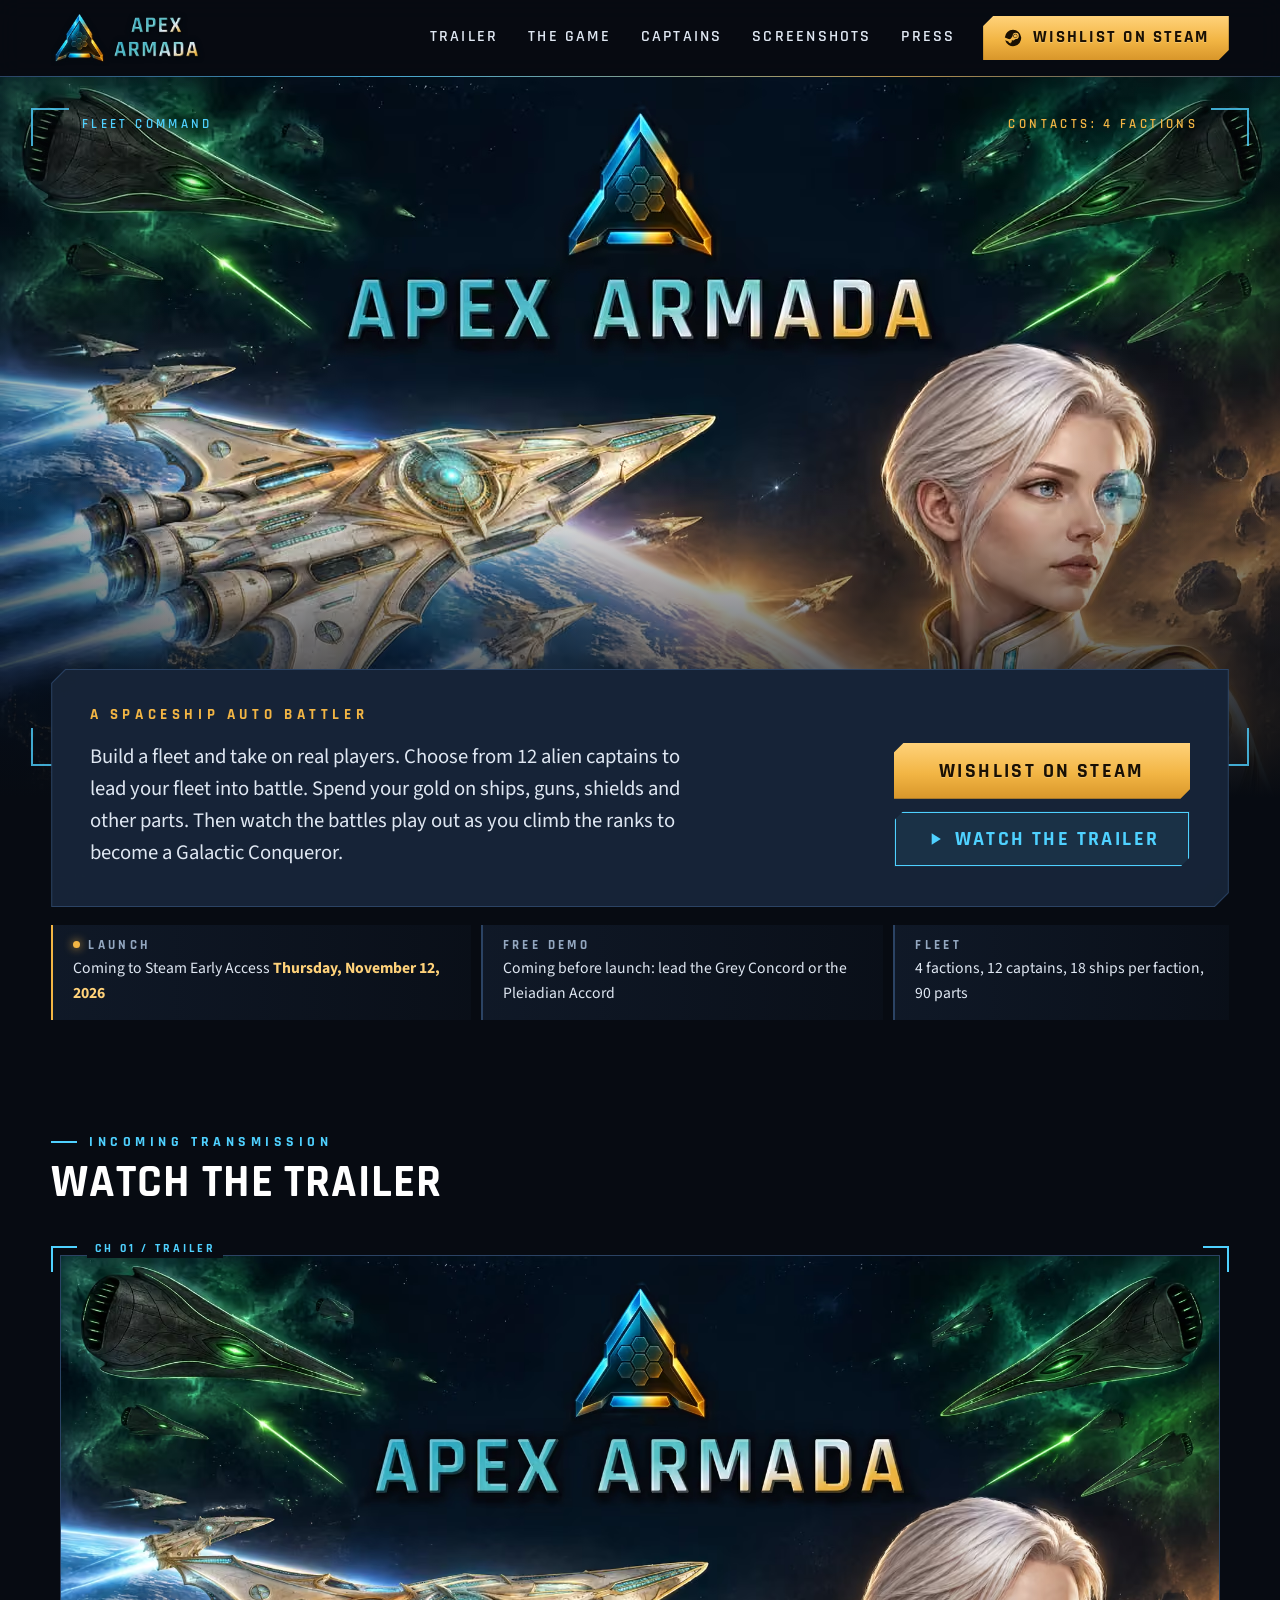
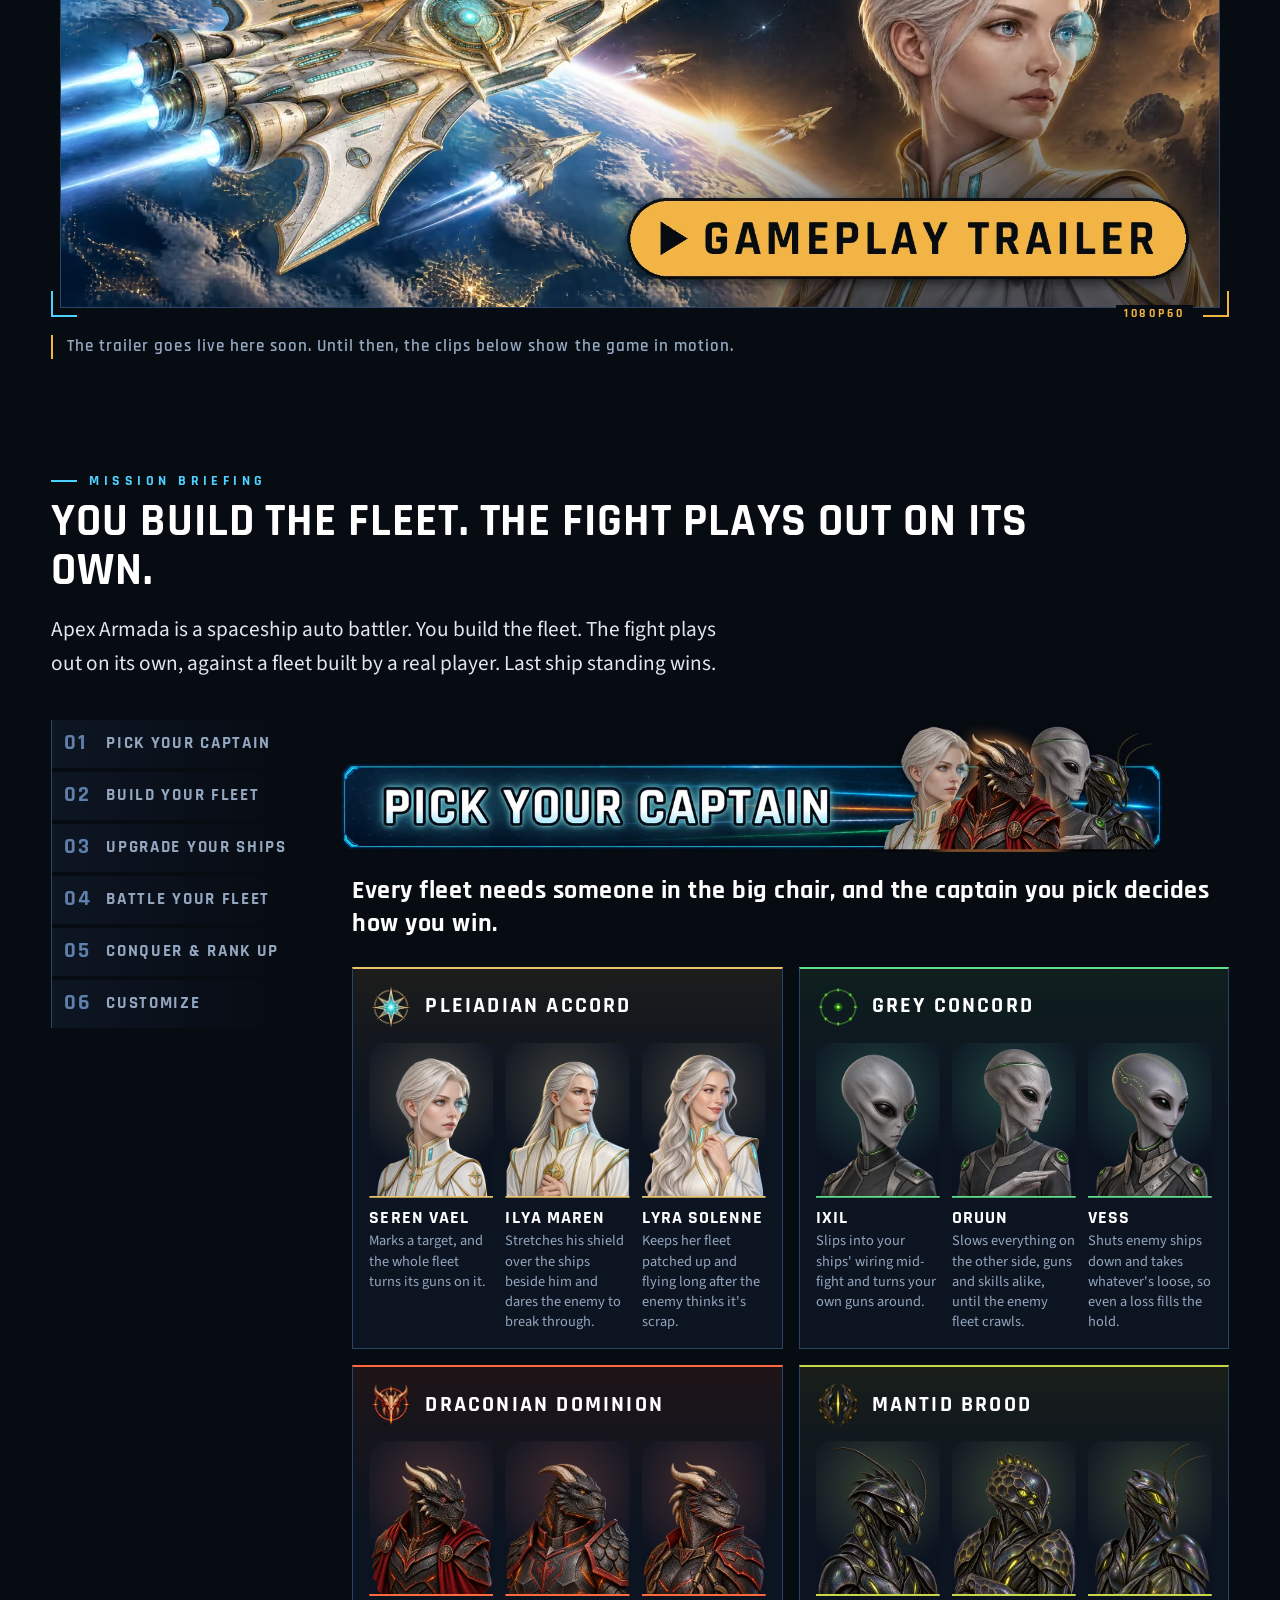
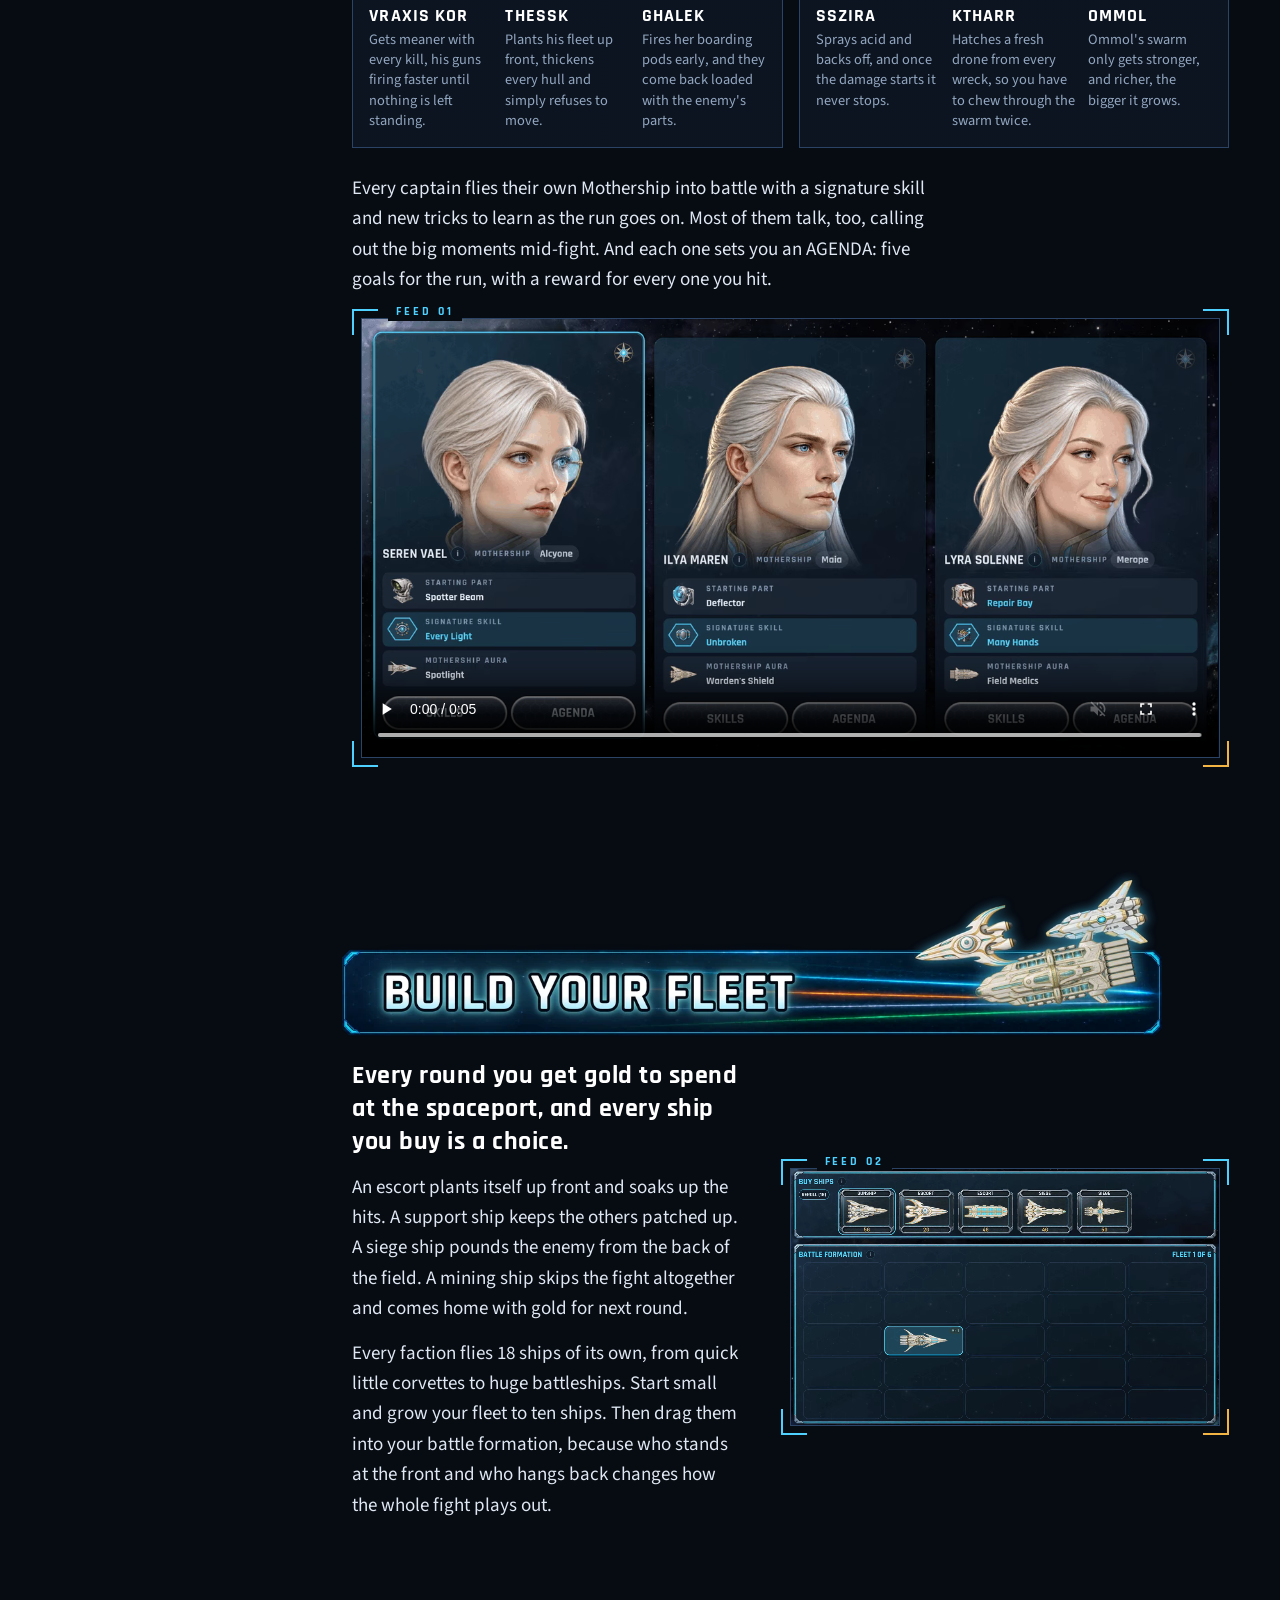
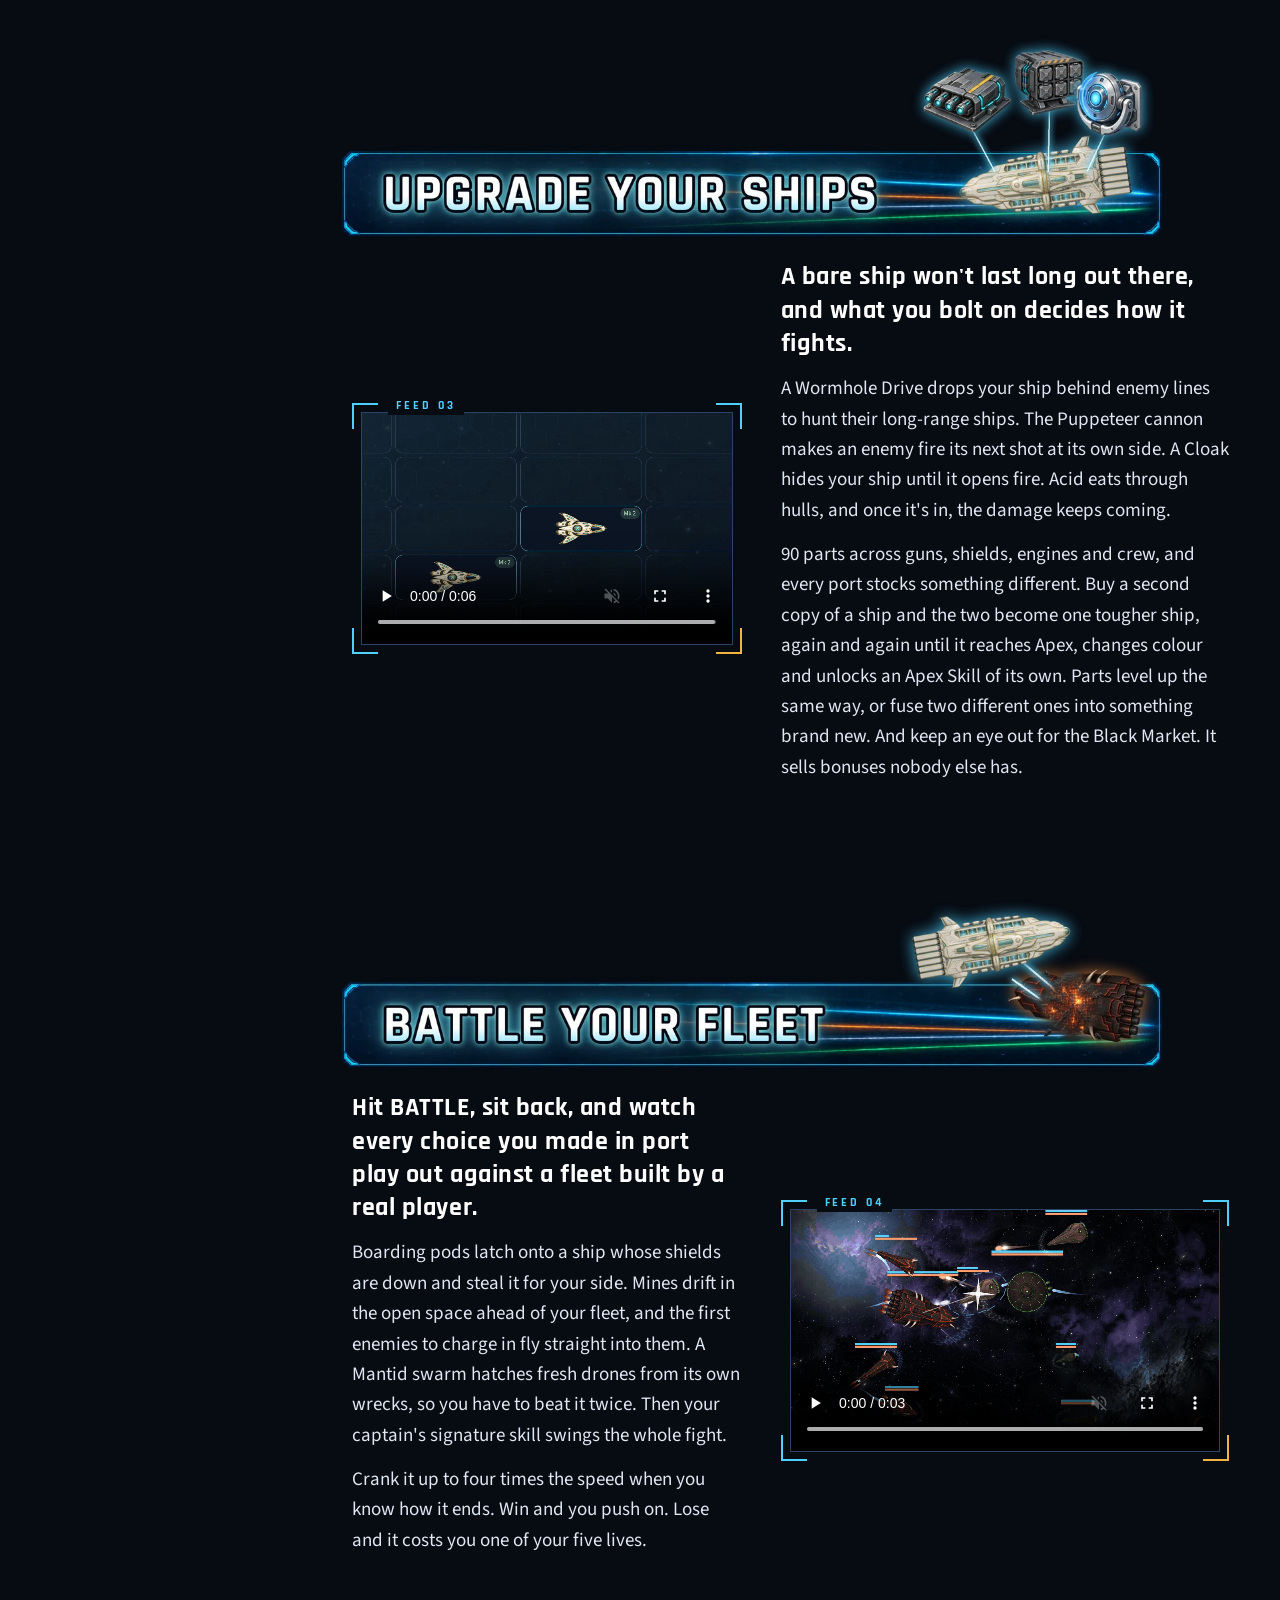
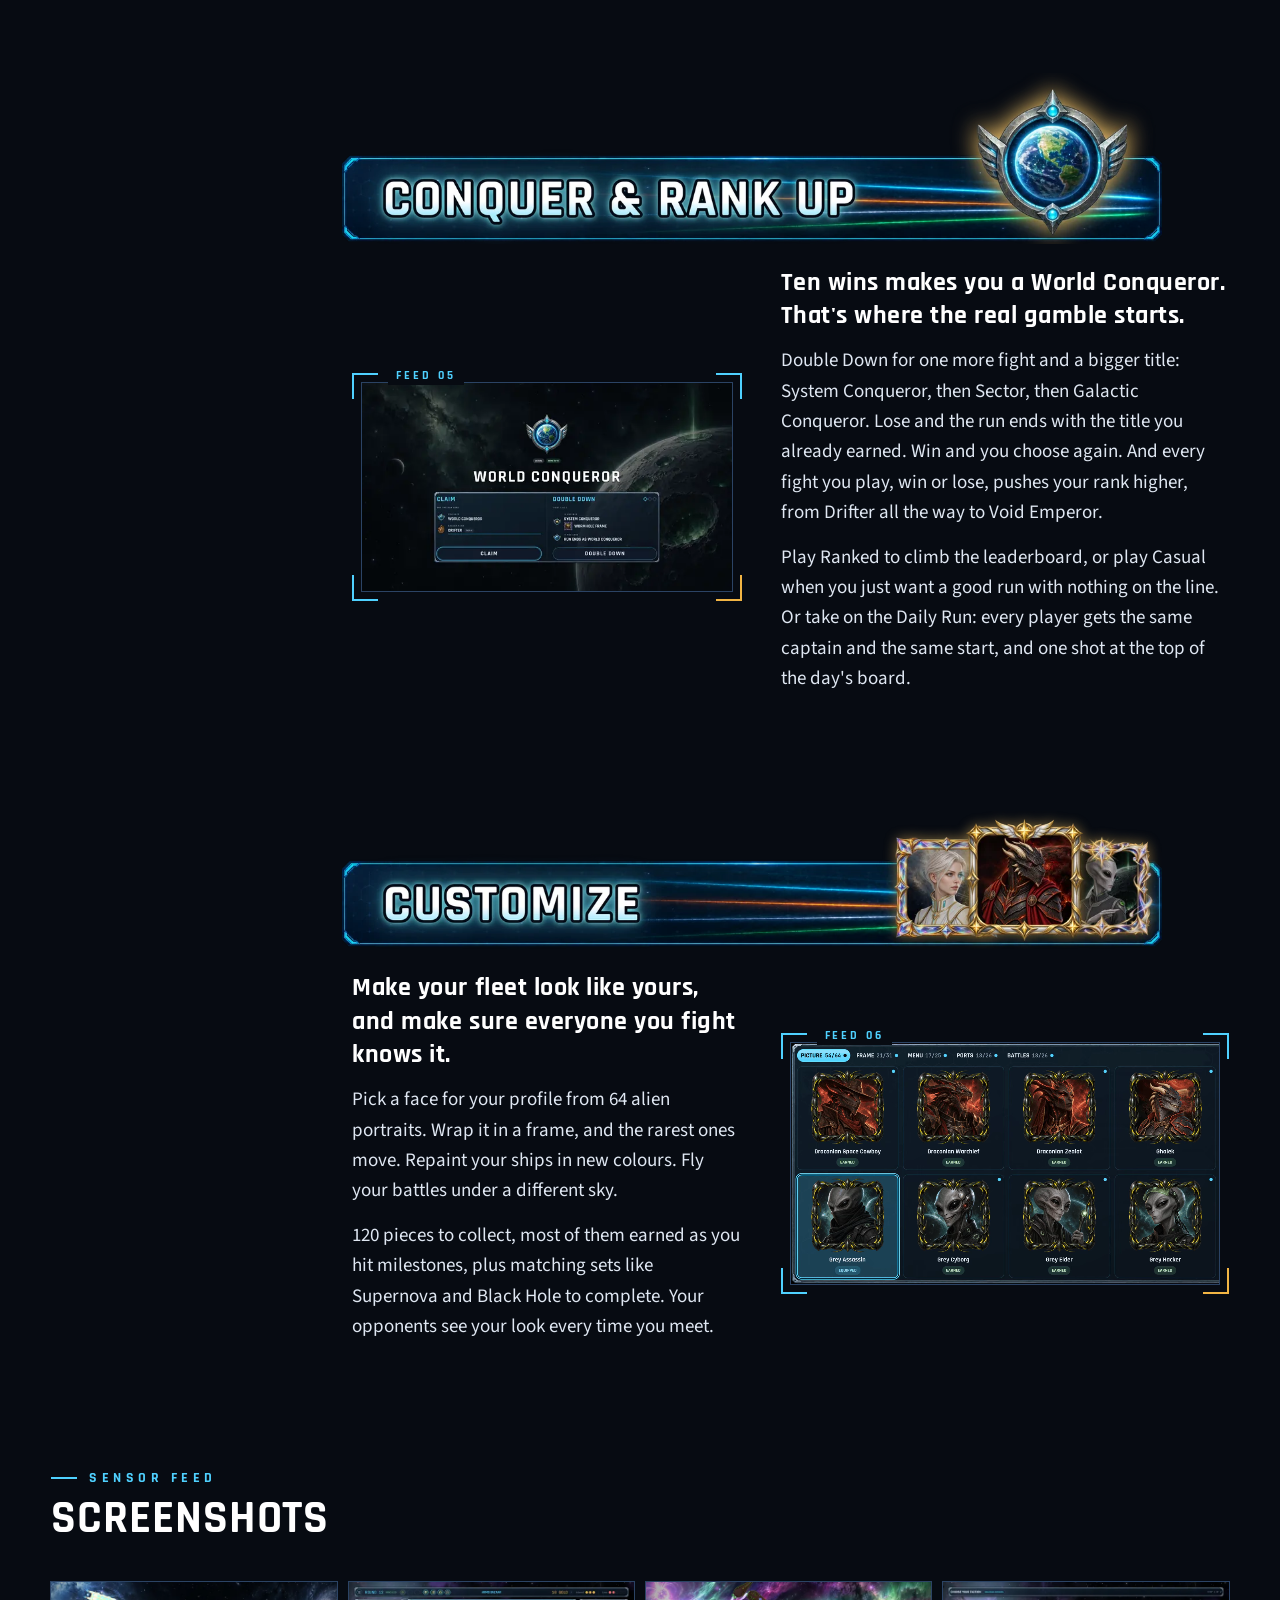
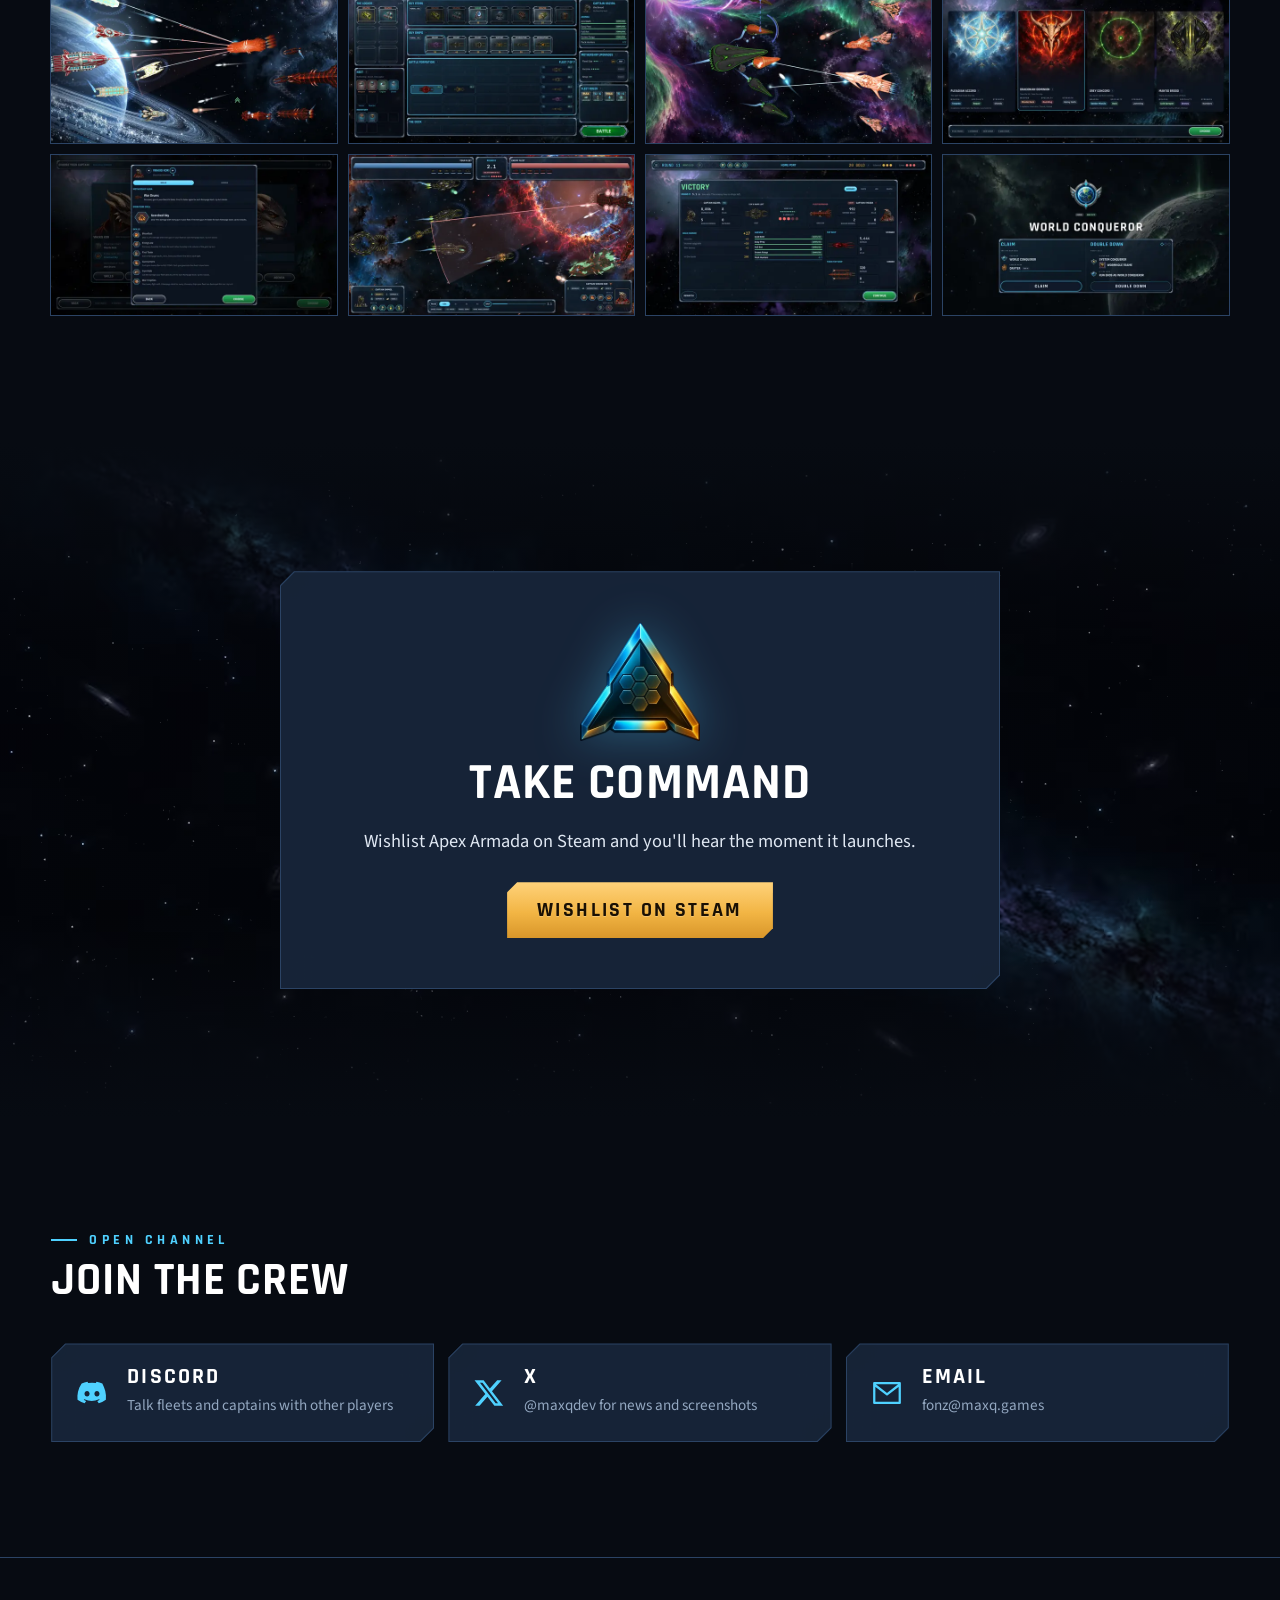
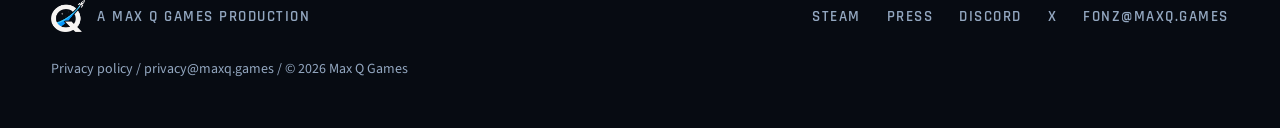
==== commit 5f3ea05c: "CS-910: PICK YOUR CAPTAIN clip back (re-recorded with Lyra Solenne, CS-913); cleaned logo-free key a" ====
--- a/apex-armada/index.html
+++ b/apex-armada/index.html
@@ -183,7 +183,13 @@
           </div>
 
           <p class="bf__close">Every captain flies their own Mothership into battle with a signature skill and new tricks to learn as the run goes on. Most of them talk, too, calling out the big moments mid-fight. And each one sets you an AGENDA: five goals for the run, with a reward for every one you hit.</p>
-          <!-- pick_your_captain clip left out: the GIF still shows Tovan Lys, who is no longer in the roster (flagged to the orchestrator). Media is built in media/pick-your-captain.* -->
+          <figure class="viewport viewport--clip">
+            <video class="loop" muted loop playsinline controls preload="none" width="1232" height="630" poster="/apex-armada/media/pick-your-captain-poster.webp" aria-label="Gameplay clip: browsing all twelve captains, faction by faction">
+              <source src="/apex-armada/media/pick-your-captain.webm" type="video/webm">
+              <source src="/apex-armada/media/pick-your-captain.mp4" type="video/mp4">
+            </video>
+            <span class="vp-tag vp-tag--tl" aria-hidden="true">FEED 01</span>
+          </figure>
         </article>
 
         <!-- 02 BUILD YOUR FLEET -->
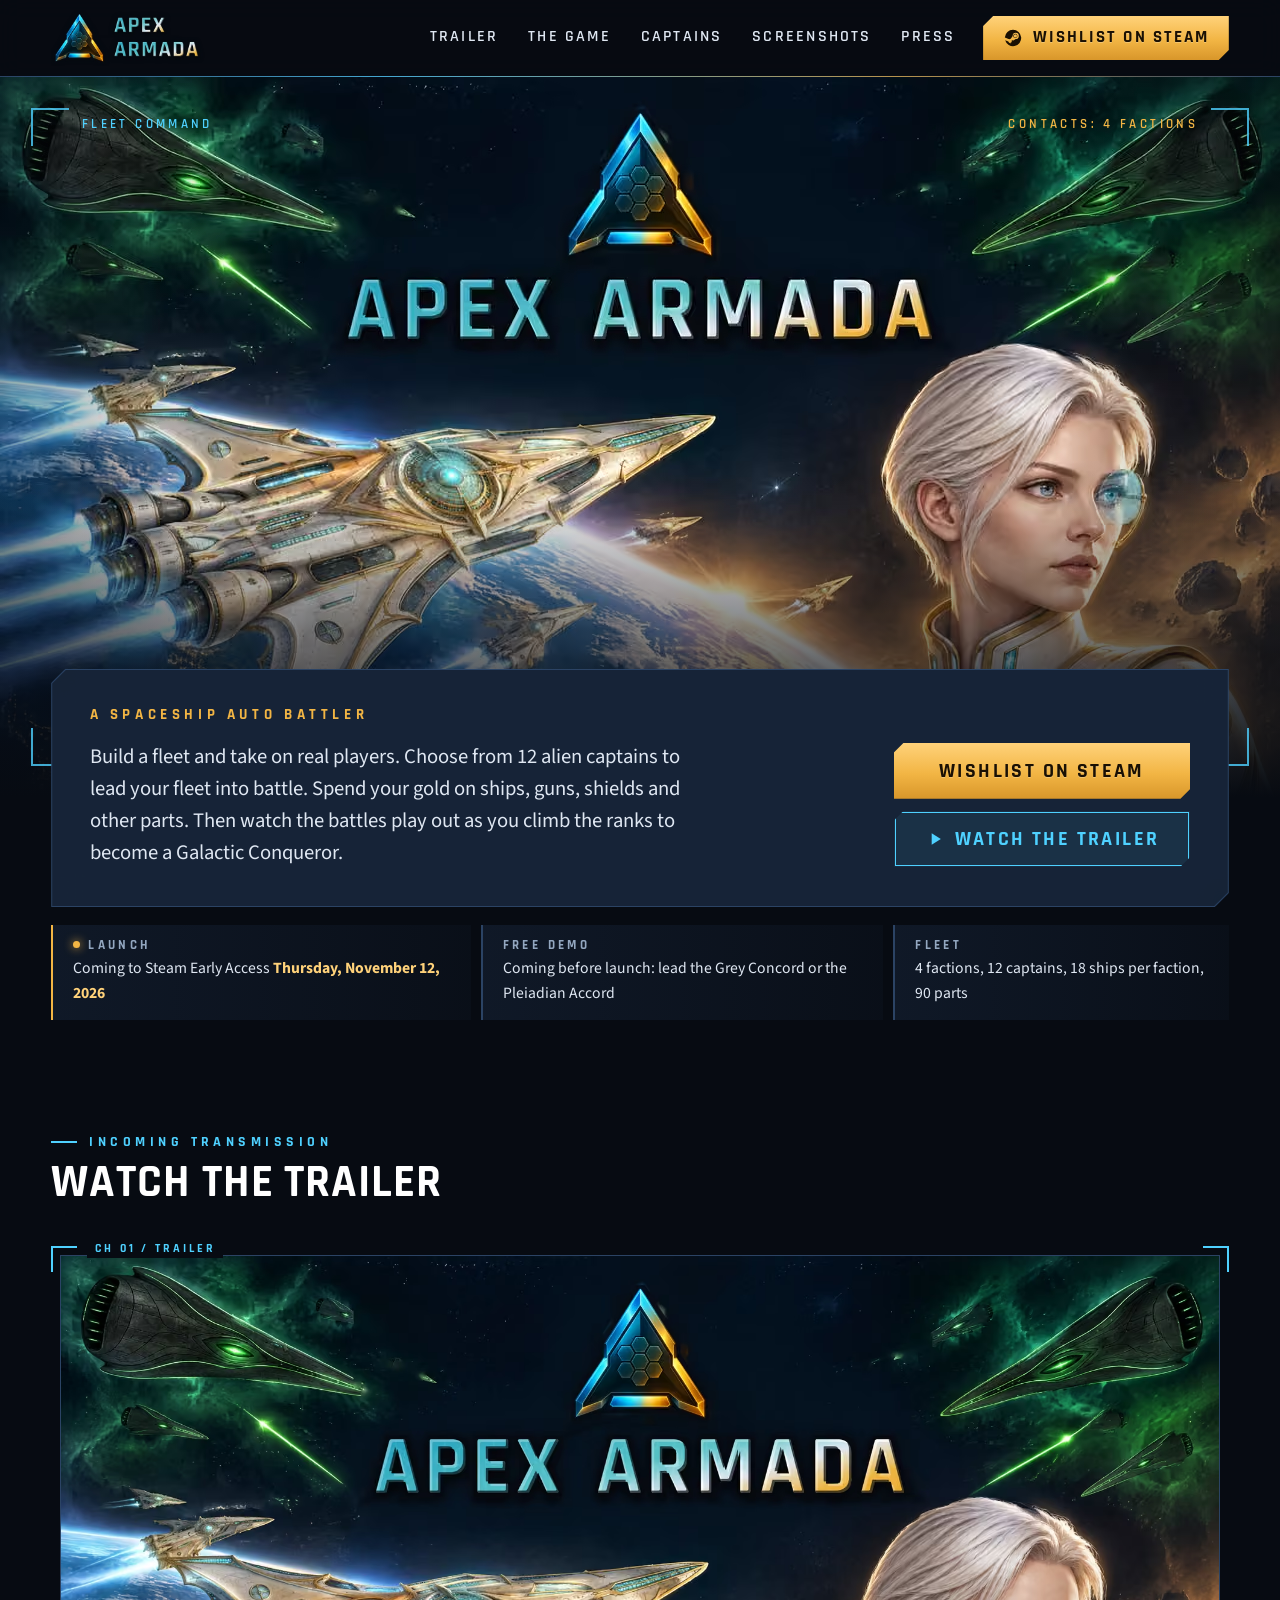
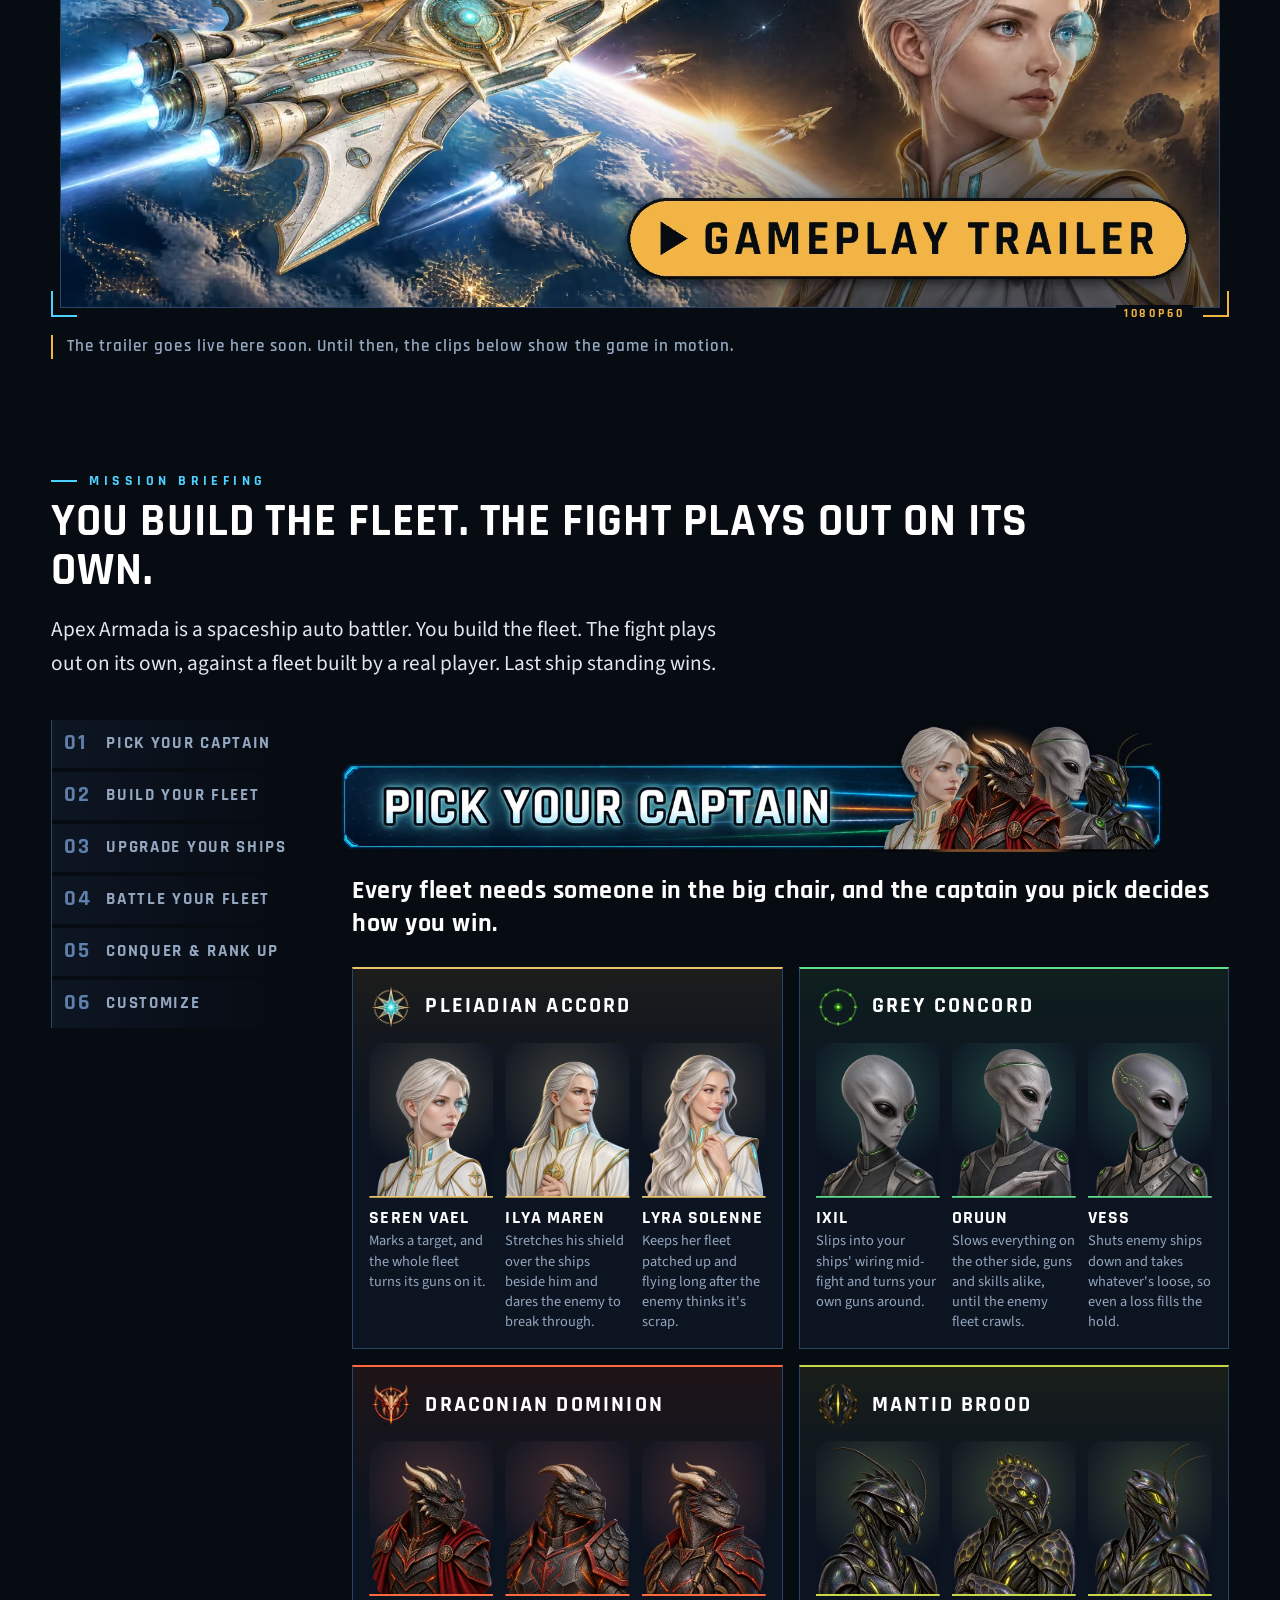
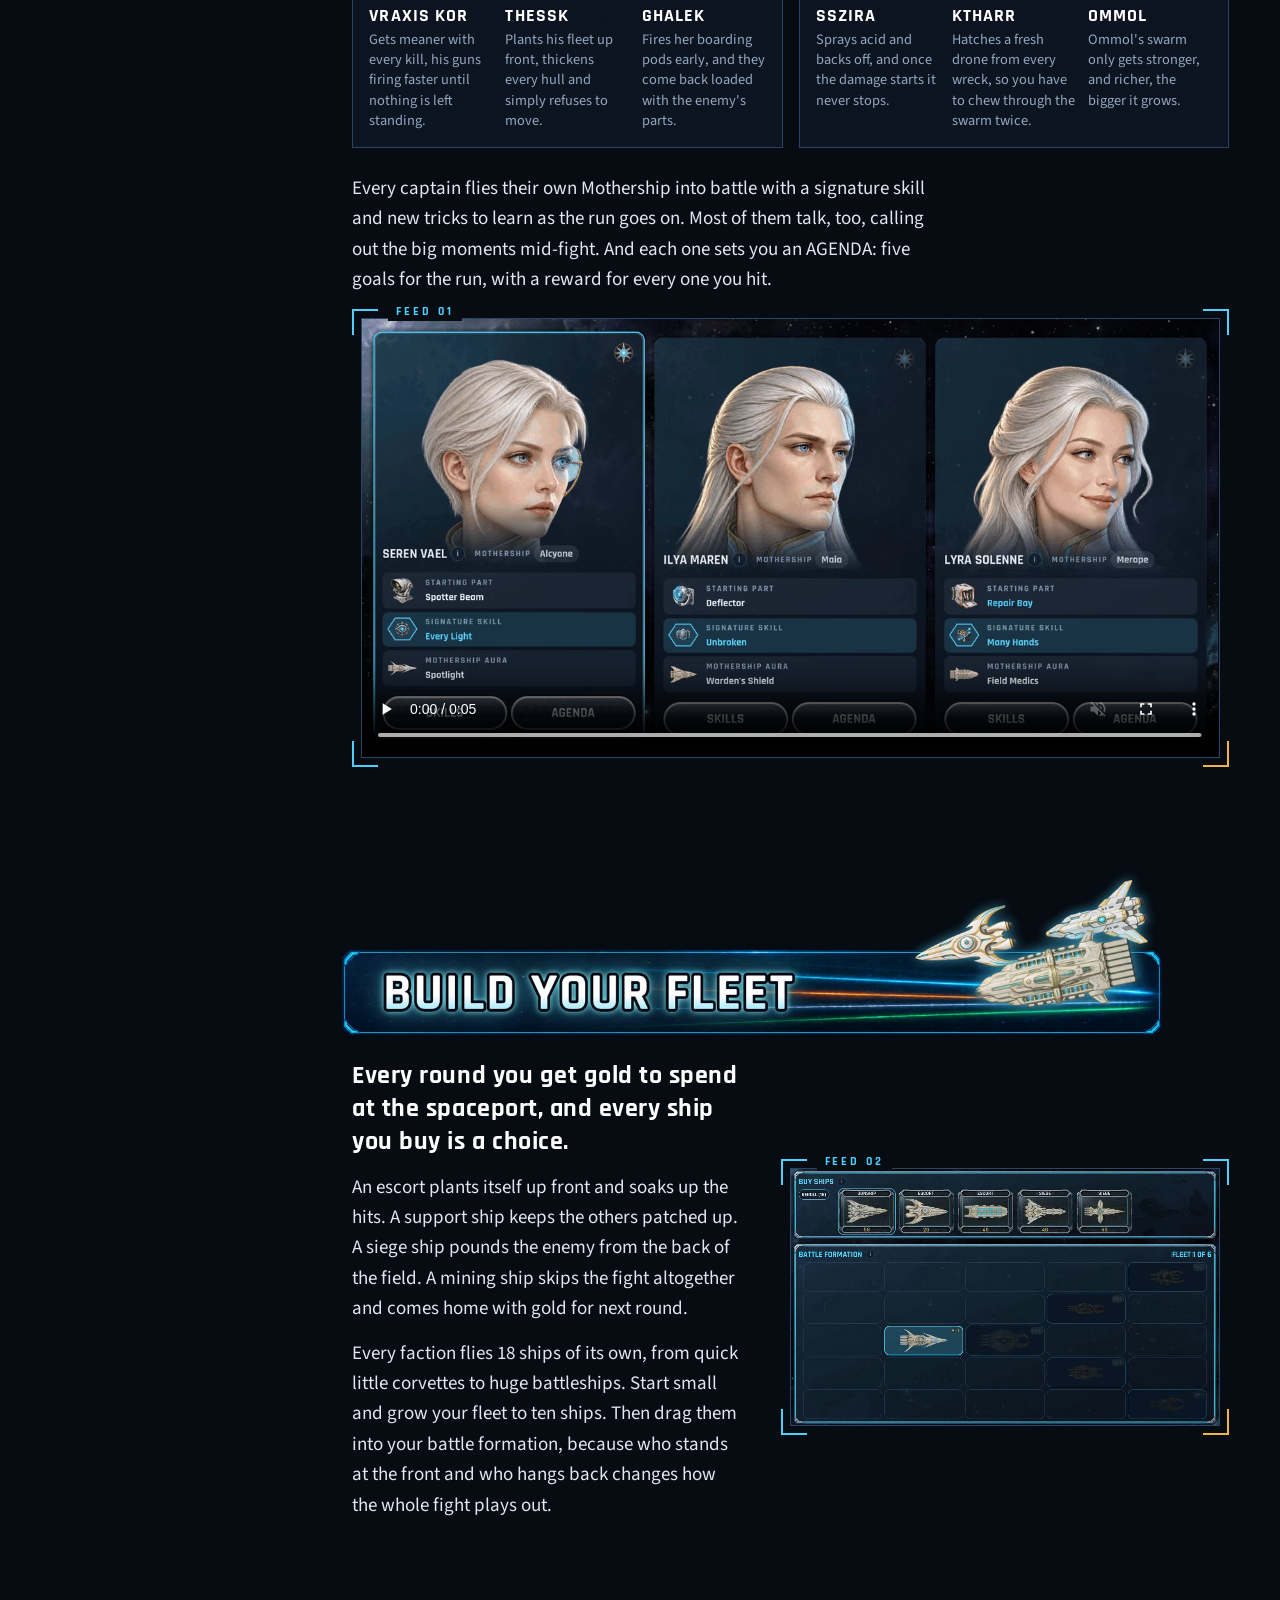
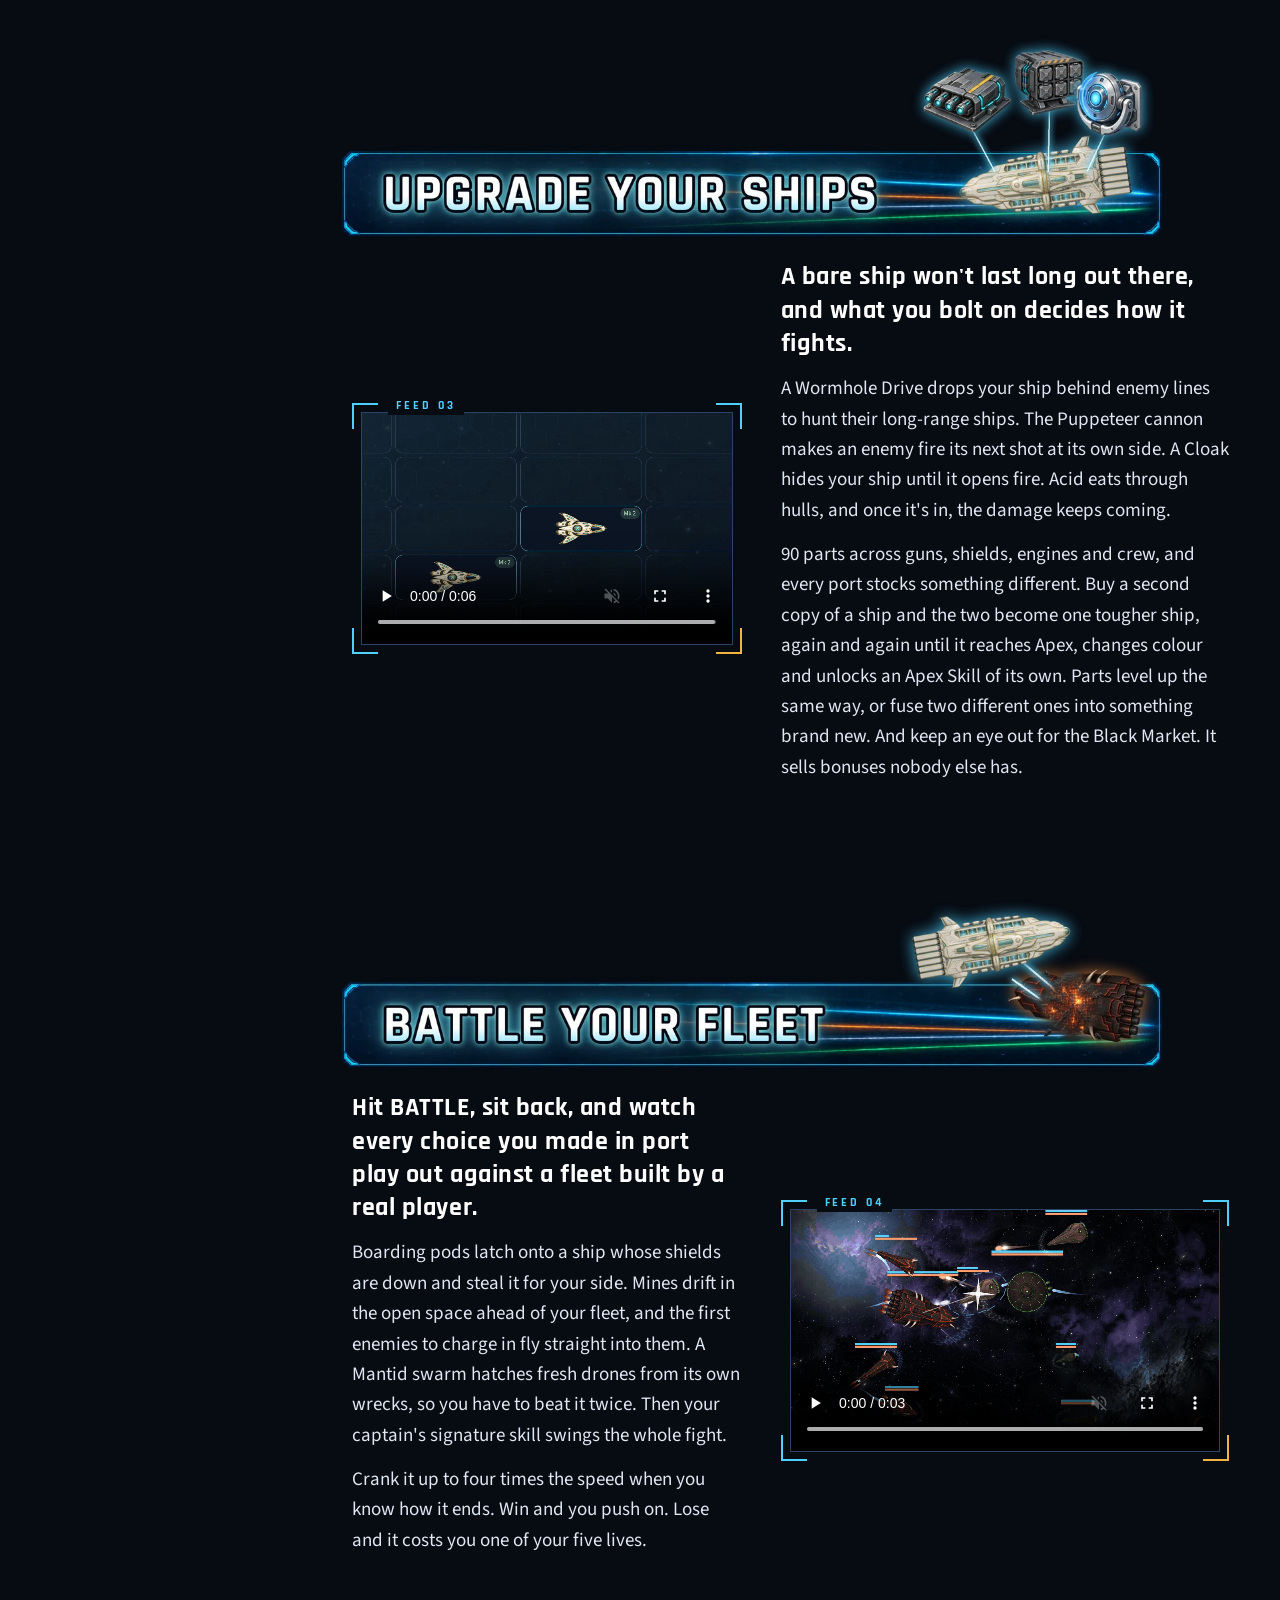
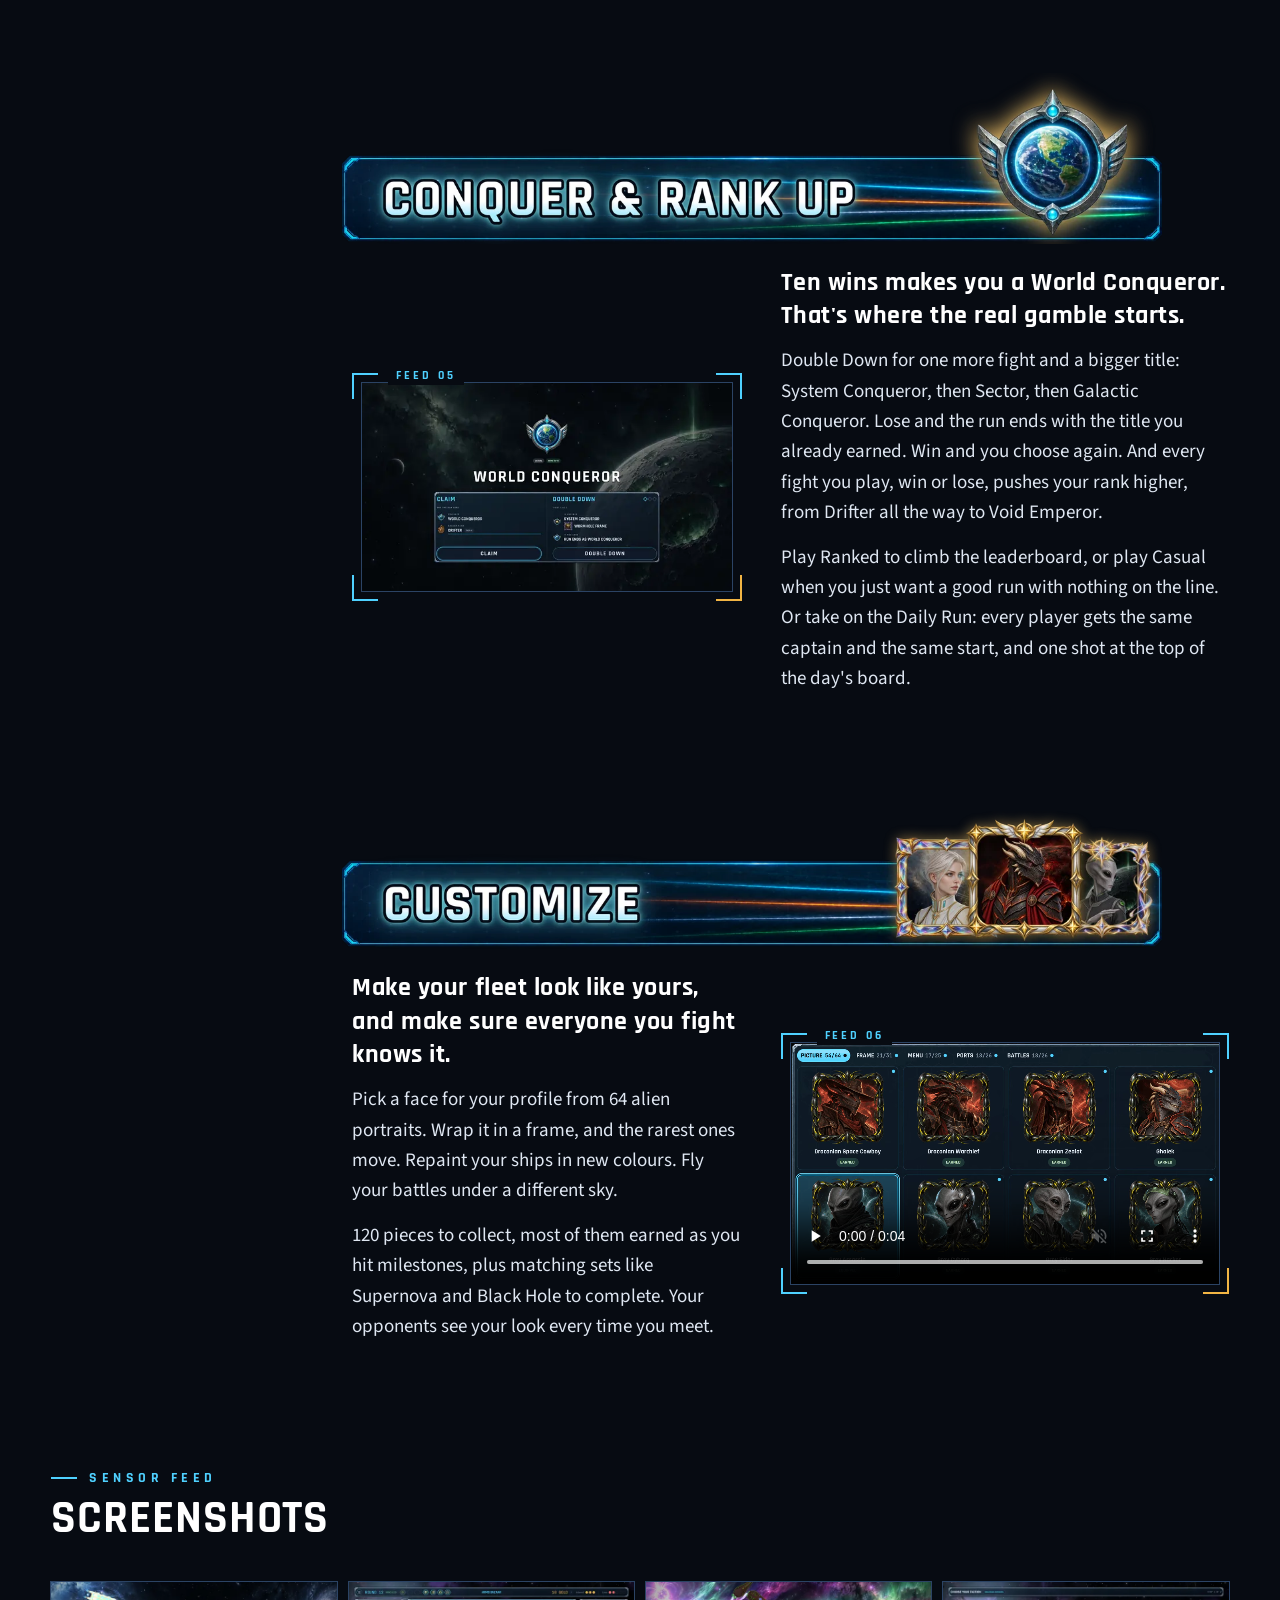
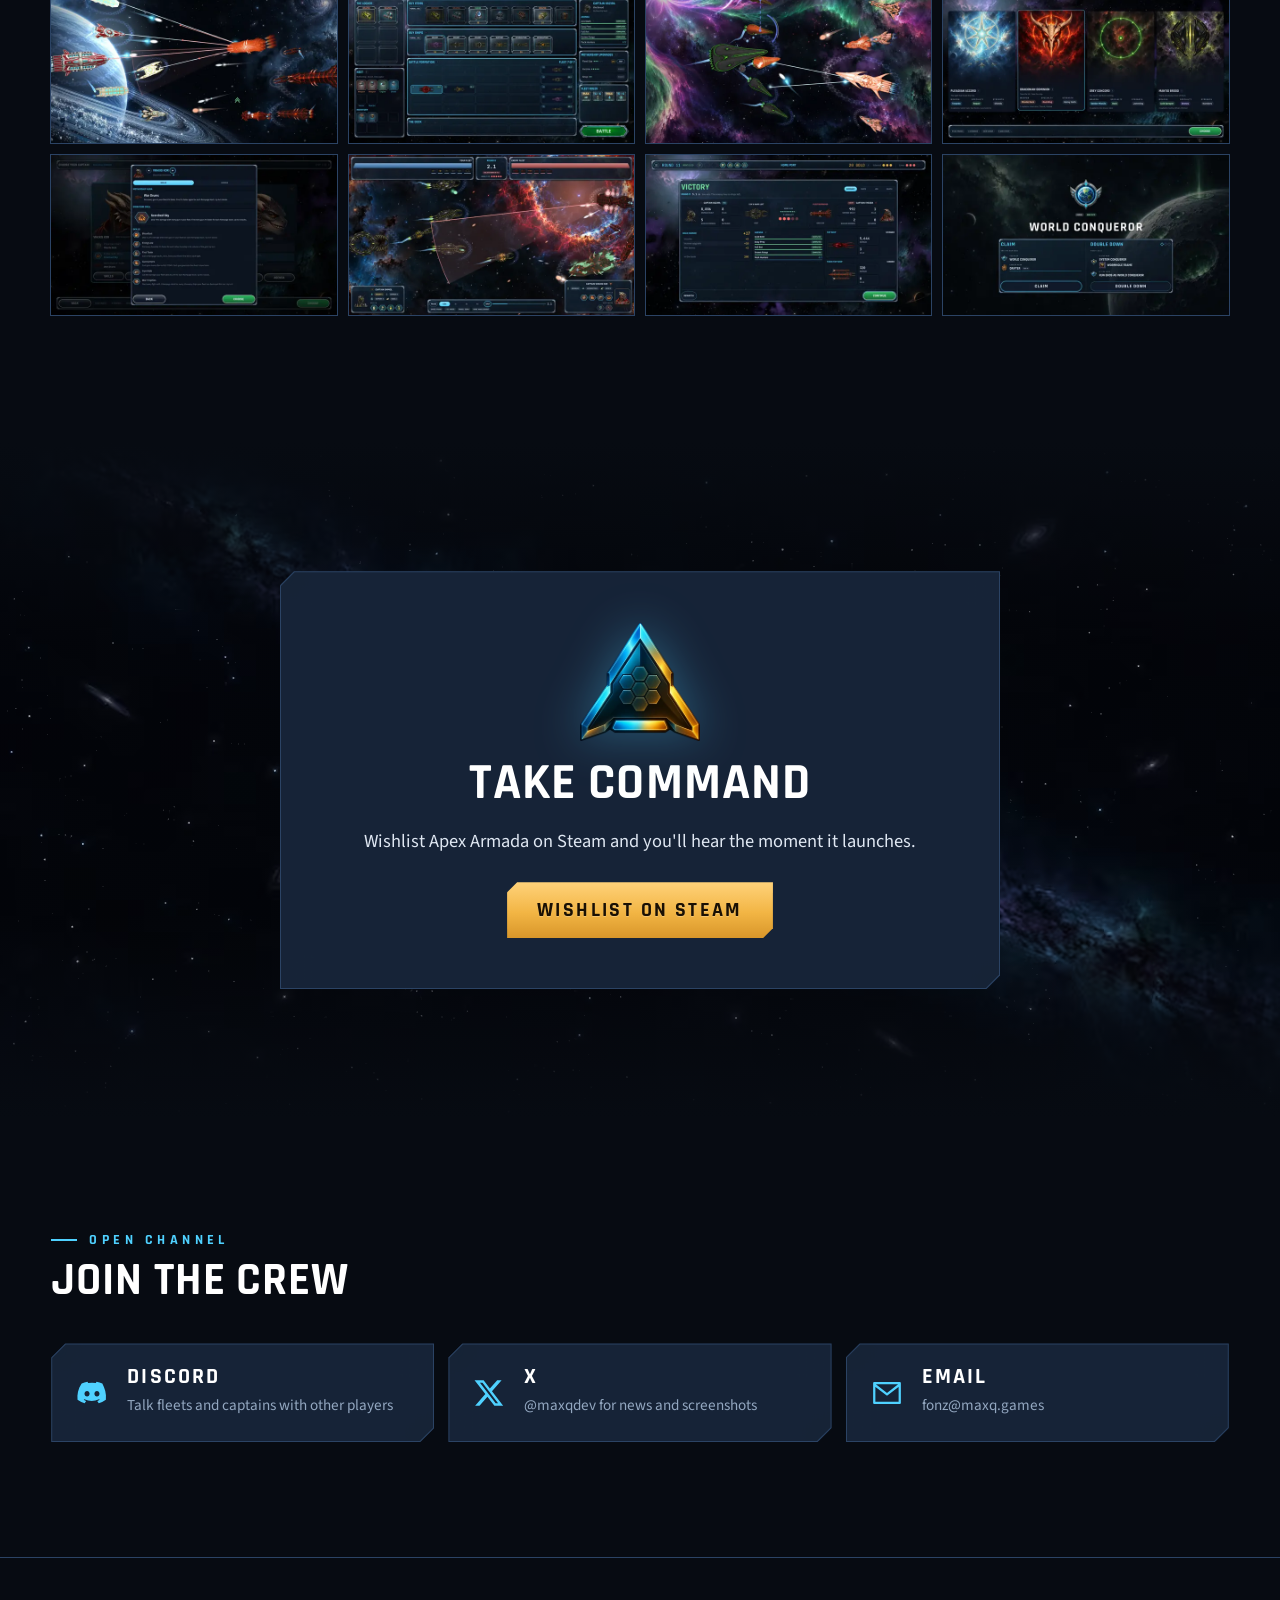
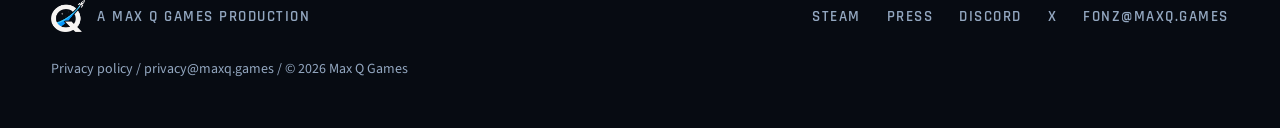
==== commit 6cfc8ce8: "Max Q Games website" ====
--- a/apex-armada/index.html
+++ b/apex-armada/index.html
@@ -51,7 +51,6 @@
 
 <main id="main">
 
-  <!-- HERO: the key art under the command HUD -->
   <section class="hero" aria-labelledby="hero-title">
     <div class="hero__frame">
       <picture>
@@ -82,7 +81,6 @@
     <ul class="status" aria-label="Release status">
       <li class="status__item status__item--live">
         <span class="status__k">Launch</span>
-        <!-- LAUNCH DATE: the one place on this page. Edit the text below if the date moves. -->
         <span class="status__v">Coming to Steam Early Access <b data-launch-date>Thursday, November 12, 2026</b></span>
       </li>
       <li class="status__item">
@@ -96,13 +94,11 @@
     </ul>
   </section>
 
-  <!-- TRAILER -->
   <section class="sect trailer" id="trailer" aria-labelledby="trailer-title">
     <div class="sect__head">
       <p class="eyebrow">Incoming transmission</p>
       <h2 id="trailer-title">Watch the trailer</h2>
     </div>
-    <!-- GO-LIVE: put the YouTube video id in data-youtube (e.g. data-youtube="dQw4w9WgXcQ"). While it reads REPLACE_WITH_YOUTUBE_ID the button says "coming soon". -->
     <div class="viewport viewport--trailer" data-youtube="REPLACE_WITH_YOUTUBE_ID">
       <button class="trailer__play" type="button" aria-label="Play the Apex Armada trailer">
         <picture>
@@ -117,7 +113,6 @@
     <p class="trailer__soon" hidden>The trailer goes live here soon. Until then, the clips below show the game in motion.</p>
   </section>
 
-  <!-- THE GAME: six briefings, timing-tower rail -->
   <section class="sect briefing" id="briefing" aria-labelledby="briefing-title">
     <div class="sect__head">
       <p class="eyebrow">Mission briefing</p>
@@ -139,7 +134,6 @@
 
       <div class="briefs">
 
-        <!-- 01 PICK YOUR CAPTAIN -->
         <article class="bf" id="captains" aria-labelledby="h-captains">
           <h3 id="h-captains" class="bf__hdr">
             <picture><source type="image/webp" srcset="/apex-armada/img/hdr-pick-your-captain-616.webp 616w, /apex-armada/img/hdr-pick-your-captain-1232.webp 1232w" sizes="(min-width: 1200px) 820px, 94vw">
@@ -192,7 +186,6 @@
           </figure>
         </article>
 
-        <!-- 02 BUILD YOUR FLEET -->
         <article class="bf" id="fleet" aria-labelledby="h-fleet">
           <h3 id="h-fleet" class="bf__hdr">
             <picture><source type="image/webp" srcset="/apex-armada/img/hdr-build-your-fleet-616.webp 616w, /apex-armada/img/hdr-build-your-fleet-1232.webp 1232w" sizes="(min-width: 1200px) 820px, 94vw">
@@ -214,7 +207,6 @@
           </div>
         </article>
 
-        <!-- 03 UPGRADE YOUR SHIPS -->
         <article class="bf" id="upgrade" aria-labelledby="h-upgrade">
           <h3 id="h-upgrade" class="bf__hdr">
             <picture><source type="image/webp" srcset="/apex-armada/img/hdr-upgrade-your-ships-616.webp 616w, /apex-armada/img/hdr-upgrade-your-ships-1232.webp 1232w" sizes="(min-width: 1200px) 820px, 94vw">
@@ -236,7 +228,6 @@
           </div>
         </article>
 
-        <!-- 04 BATTLE YOUR FLEET -->
         <article class="bf" id="battle" aria-labelledby="h-battle">
           <h3 id="h-battle" class="bf__hdr">
             <picture><source type="image/webp" srcset="/apex-armada/img/hdr-battle-your-fleet-616.webp 616w, /apex-armada/img/hdr-battle-your-fleet-1232.webp 1232w" sizes="(min-width: 1200px) 820px, 94vw">
@@ -258,7 +249,6 @@
           </div>
         </article>
 
-        <!-- 05 CONQUER & RANK UP (no GIF yet: a screenshot stands in) -->
         <article class="bf" id="conquer" aria-labelledby="h-conquer">
           <h3 id="h-conquer" class="bf__hdr">
             <picture><source type="image/webp" srcset="/apex-armada/img/hdr-conquer-and-rank-up-616.webp 616w, /apex-armada/img/hdr-conquer-and-rank-up-1232.webp 1232w" sizes="(min-width: 1200px) 820px, 94vw">
@@ -280,7 +270,6 @@
           </div>
         </article>
 
-        <!-- 06 CUSTOMIZE -->
         <article class="bf" id="customize" aria-labelledby="h-customize">
           <h3 id="h-customize" class="bf__hdr">
             <picture><source type="image/webp" srcset="/apex-armada/img/hdr-customize-616.webp 616w, /apex-armada/img/hdr-customize-1232.webp 1232w" sizes="(min-width: 1200px) 820px, 94vw">
@@ -305,7 +294,6 @@
     </div>
   </section>
 
-  <!-- SCREENSHOTS -->
   <section class="sect screens" id="screens" aria-labelledby="screens-title">
     <div class="sect__head">
       <p class="eyebrow">Sensor feed</p>
@@ -323,7 +311,6 @@
     </ul>
   </section>
 
-  <!-- WISHLIST -->
   <section class="launch" aria-labelledby="launch-title">
     <picture class="launch__bg">
       <source type="image/avif" srcset="/apex-armada/img/space-1280.avif 1280w, /apex-armada/img/space-2560.avif 2560w" sizes="100vw">
@@ -338,7 +325,6 @@
     </div>
   </section>
 
-  <!-- COMMUNITY -->
   <section class="sect comms" id="community" aria-labelledby="comms-title">
     <div class="sect__head">
       <p class="eyebrow">Open channel</p>
--- a/apex-armada/apex.css
+++ b/apex-armada/apex.css
@@ -1,4 +1,3 @@
-/* maxq.games/apex-armada: "FLEET COMMAND". The game's own UI palette, fonts and chamfered glass. CS-910 / _973 */
 @font-face { font-family: "Rajdhani"; src: url("/fonts/rajdhani-500.woff2") format("woff2"); font-weight: 500; font-display: swap; }
 @font-face { font-family: "Rajdhani"; src: url("/fonts/rajdhani-600.woff2") format("woff2"); font-weight: 600; font-display: swap; }
 @font-face { font-family: "Rajdhani"; src: url("/fonts/rajdhani-700.woff2") format("woff2"); font-weight: 700; font-display: swap; }
@@ -34,18 +33,15 @@
 .skip { position: absolute; left: 12px; top: -60px; z-index: 60; padding: 10px 16px; background: var(--amber); color: #120c02; font: 700 15px var(--head); }
 .skip:focus { top: 12px; }
 
-/* page ground: deep navy with a faint honeycomb that fades in from the edges */
 body::before { content: ""; position: fixed; inset: 0; z-index: -1; pointer-events: none; background: var(--hex) center / 56px 97px; opacity: .05;
   -webkit-mask-image: radial-gradient(ellipse at center, transparent 35%, #000 100%); mask-image: radial-gradient(ellipse at center, transparent 35%, #000 100%); }
 
-/* chamfered glass panel: 1 px cyan-line border that follows the cut corners */
 .panel { position: relative; isolation: isolate;
   clip-path: polygon(var(--cut) 0, 100% 0, 100% calc(100% - var(--cut)), calc(100% - var(--cut)) 100%, 0 100%, 0 var(--cut)); background: var(--line); }
 .panel::before { content: ""; position: absolute; inset: 1px; z-index: -1; background: var(--glass);
   clip-path: polygon(calc(var(--cut) - .4px) 0, 100% 0, 100% calc(100% - var(--cut) + .4px), calc(100% - var(--cut) + .4px) 100%, 0 100%, 0 calc(var(--cut) - .4px));
   -webkit-backdrop-filter: blur(14px); backdrop-filter: blur(14px); }
 
-/* buttons */
 .btn { display: inline-flex; align-items: center; justify-content: center; gap: 10px; min-height: 44px; padding: 0 20px; text-decoration: none; white-space: nowrap;
   font: 700 17px/1 var(--head); letter-spacing: .12em; text-transform: uppercase; color: var(--text);
   clip-path: polygon(10px 0, 100% 0, 100% calc(100% - 10px), calc(100% - 10px) 100%, 0 100%, 0 10px); transition: filter .2s, background .2s, color .2s; }
@@ -57,7 +53,6 @@
 .btn--line:hover { background: rgba(79, 209, 255, .2); color: #fff; }
 .btn--big { min-height: 56px; padding: 0 30px; font-size: 20px; }
 
-/* command bar */
 .cmd { position: sticky; top: 0; z-index: 40; display: flex; align-items: center; gap: clamp(12px, 2vw, 32px); padding: 10px var(--gut);
   background: rgba(7, 11, 18, .86); border-bottom: 1px solid var(--line); -webkit-backdrop-filter: blur(12px); backdrop-filter: blur(12px); }
 .cmd::after { content: ""; position: absolute; left: 0; right: 0; bottom: -1px; height: 1px; background: linear-gradient(90deg, transparent, var(--cyan) 30%, var(--amber) 70%, transparent); opacity: .7; }
@@ -66,7 +61,6 @@
 .cmd__nav a { color: var(--text); text-decoration: none; font: 600 16px/1 var(--head); letter-spacing: .14em; text-transform: uppercase; padding: 12px 2px; border-bottom: 2px solid transparent; }
 .cmd__nav a:hover { color: var(--cyan); border-color: var(--cyan); }
 
-/* hero */
 .hero { position: relative; }
 .hero__frame { position: relative; overflow: hidden; aspect-ratio: 16 / 9; max-height: calc(100vh - 64px); width: 100%; background: #04070c; }
 .hero__frame img { width: 100%; height: 100%; object-fit: cover; object-position: 50% 20%; }
@@ -95,7 +89,6 @@
 .status__v b { color: var(--gold-hi); font-weight: 700; }
 @keyframes pulse { 50% { opacity: .35; } }
 
-/* sections */
 .sect { width: min(var(--wide), calc(100% - 2 * var(--gut))); margin: 0 auto; padding: clamp(72px, 9vw, 140px) 0 0; }
 .sect__head { margin-bottom: clamp(24px, 3vw, 44px); max-width: 980px; }
 .eyebrow { margin: 0 0 10px; font: 700 14px/1 var(--head); letter-spacing: .32em; text-transform: uppercase; color: var(--cyan); display: flex; align-items: center; gap: 12px; }
@@ -103,7 +96,6 @@
 .sect h2 { font-size: clamp(2rem, 3.6vw, 3.6rem); text-transform: uppercase; color: #fff; }
 .sect__lede { margin: 18px 0 0; font-size: clamp(1.05rem, .6vw + .85rem, 1.35rem); color: var(--text); max-width: 62ch; }
 
-/* HUD viewport around media */
 .viewport { position: relative; margin: 0; padding: 10px; background:
   linear-gradient(var(--cyan), var(--cyan)) top left / 26px 2px no-repeat, linear-gradient(var(--cyan), var(--cyan)) top left / 2px 26px no-repeat,
   linear-gradient(var(--cyan), var(--cyan)) top right / 26px 2px no-repeat, linear-gradient(var(--cyan), var(--cyan)) top right / 2px 26px no-repeat,
@@ -113,7 +105,6 @@
 .vp-tag { position: absolute; z-index: 2; font: 700 12px/1 var(--head); letter-spacing: .24em; color: var(--cyan); background: var(--bg); padding: 3px 8px; }
 .vp-tag--tl { top: -6px; left: 36px; } .vp-tag--br { bottom: -6px; right: 36px; color: var(--amber); }
 
-/* trailer */
 .viewport--trailer { max-width: 1280px; }
 .trailer__play { position: relative; display: block; width: 100%; padding: 0; border: 0; background: none; cursor: pointer; color: inherit; }
 .trailer__play img { width: 100%; height: auto; aspect-ratio: 16 / 9; object-fit: cover; outline: 1px solid var(--line); transition: filter .3s; }
@@ -123,7 +114,6 @@
 .trailer__soon { margin: 18px 0 0; padding-left: 14px; border-left: 2px solid var(--amber); font: 600 17px/1.4 var(--head); letter-spacing: .06em; color: var(--dim); }
 .viewport--trailer iframe { display: block; width: 100%; aspect-ratio: 16 / 9; border: 0; }
 
-/* briefing: timing tower + six briefs */
 .briefing__grid { display: grid; grid-template-columns: 250px minmax(0, 1fr); gap: clamp(28px, 4vw, 64px); align-items: start; }
 .tower { position: sticky; top: 96px; }
 .tower ol { list-style: none; margin: 0; padding: 0; border-left: 1px solid var(--line); }
@@ -146,7 +136,6 @@
 .bf__body--flip .bf__copy { order: 2; }
 .bf__close { margin-top: 26px !important; }
 
-/* captain roster: factions as framed contacts */
 .roster { display: grid; grid-template-columns: repeat(2, minmax(0, 1fr)); gap: 16px; margin-top: 26px; }
 .faction { --fc: var(--cyan); position: relative; padding: 16px; border: 1px solid var(--line); border-top: 2px solid var(--fc);
   background: linear-gradient(180deg, color-mix(in srgb, var(--fc) 10%, transparent), rgba(17, 27, 43, .6) 40%); }
@@ -160,7 +149,6 @@
   clip-path: polygon(10px 0, 100% 0, 100% 100%, 0 100%, 0 10px); }
 .cap b { font: 700 18px/1.1 var(--head); letter-spacing: .06em; text-transform: uppercase; color: #fff; }
 
-/* screenshots */
 .gallery { list-style: none; margin: 0; padding: 0; display: grid; grid-template-columns: repeat(4, minmax(0, 1fr)); gap: 12px; }
 .gallery a { position: relative; display: block; overflow: hidden; outline: 1px solid var(--line); }
 .gallery img { width: 100%; height: auto; aspect-ratio: 16 / 9; object-fit: cover; transition: transform .5s cubic-bezier(.2, .7, .2, 1), filter .3s; }
@@ -172,7 +160,6 @@
 .lightbox img { width: 100%; height: auto; max-height: 90vh; object-fit: contain; }
 .lightbox__close { position: absolute; top: 8px; right: 8px; z-index: 2; width: 48px; height: 48px; border: 1px solid var(--line); background: rgba(7, 11, 18, .85); color: #fff; font-size: 30px; line-height: 1; cursor: pointer; }
 
-/* wishlist band */
 .launch { position: relative; margin-top: clamp(80px, 10vw, 160px); padding: clamp(80px, 10vw, 150px) var(--gut); overflow: hidden; isolation: isolate; text-align: center; }
 .launch__bg, .launch__bg img { position: absolute; inset: 0; width: 100%; height: 100%; object-fit: cover; z-index: -2; }
 .launch::after { content: ""; position: absolute; inset: 0; z-index: -1; background: linear-gradient(var(--bg), rgba(7, 11, 18, .3) 30%, rgba(7, 11, 18, .3) 70%, var(--bg)); }
@@ -181,7 +168,6 @@
 .launch h2 { font-size: clamp(2.2rem, 4vw, 3.6rem); text-transform: uppercase; color: #fff; }
 .launch p { margin: 0 0 10px; font-size: 1.15rem; }
 
-/* community */
 .channels { list-style: none; margin: 0; padding: 0; display: grid; grid-template-columns: repeat(3, minmax(0, 1fr)); gap: 14px; }
 .channel { display: flex; align-items: center; gap: 18px; padding: 22px 24px; min-height: 96px; text-decoration: none; color: var(--text); transition: background .2s; }
 .channel svg { width: 34px; height: 34px; flex: none; color: var(--cyan); }
@@ -190,7 +176,6 @@
 .channel:hover { background: var(--cyan); color: var(--text); }
 .channel:hover small { color: var(--text); }
 
-/* footer */
 .foot { margin-top: clamp(80px, 9vw, 140px); padding: 34px var(--gut) 44px; border-top: 1px solid var(--line); display: grid; grid-template-columns: auto 1fr; gap: 16px 40px; align-items: center;
   font: 600 15px/1.4 var(--head); letter-spacing: .1em; color: var(--dim); }
 .foot a { color: var(--dim); text-decoration: none; display: inline-block; padding: 8px 0; }
@@ -201,11 +186,9 @@
 .foot__legal { grid-column: 1 / -1; margin: 0; font-family: var(--body); font-weight: 400; letter-spacing: 0; font-size: 14px; }
 .foot__legal a { padding: 4px 0; }
 
-/* placeholder marker (press page, removed at go-live) */
 .ph { outline: 1px dashed var(--amber); outline-offset: 3px; }
 .ph-note { display: inline-block; margin-left: 8px; padding: 2px 8px; font: 700 12px/1.4 var(--head); letter-spacing: .14em; text-transform: uppercase; color: #1a1003; background: var(--amber); vertical-align: middle; }
 
-/* layouts */
 @media (max-width: 1200px) {
   .briefing__grid { grid-template-columns: 1fr; }
   .tower { position: sticky; top: 64px; z-index: 5; margin: 0 calc(-1 * var(--gut)); padding: 8px var(--gut); background: rgba(7, 11, 18, .92); border-bottom: 1px solid var(--line);
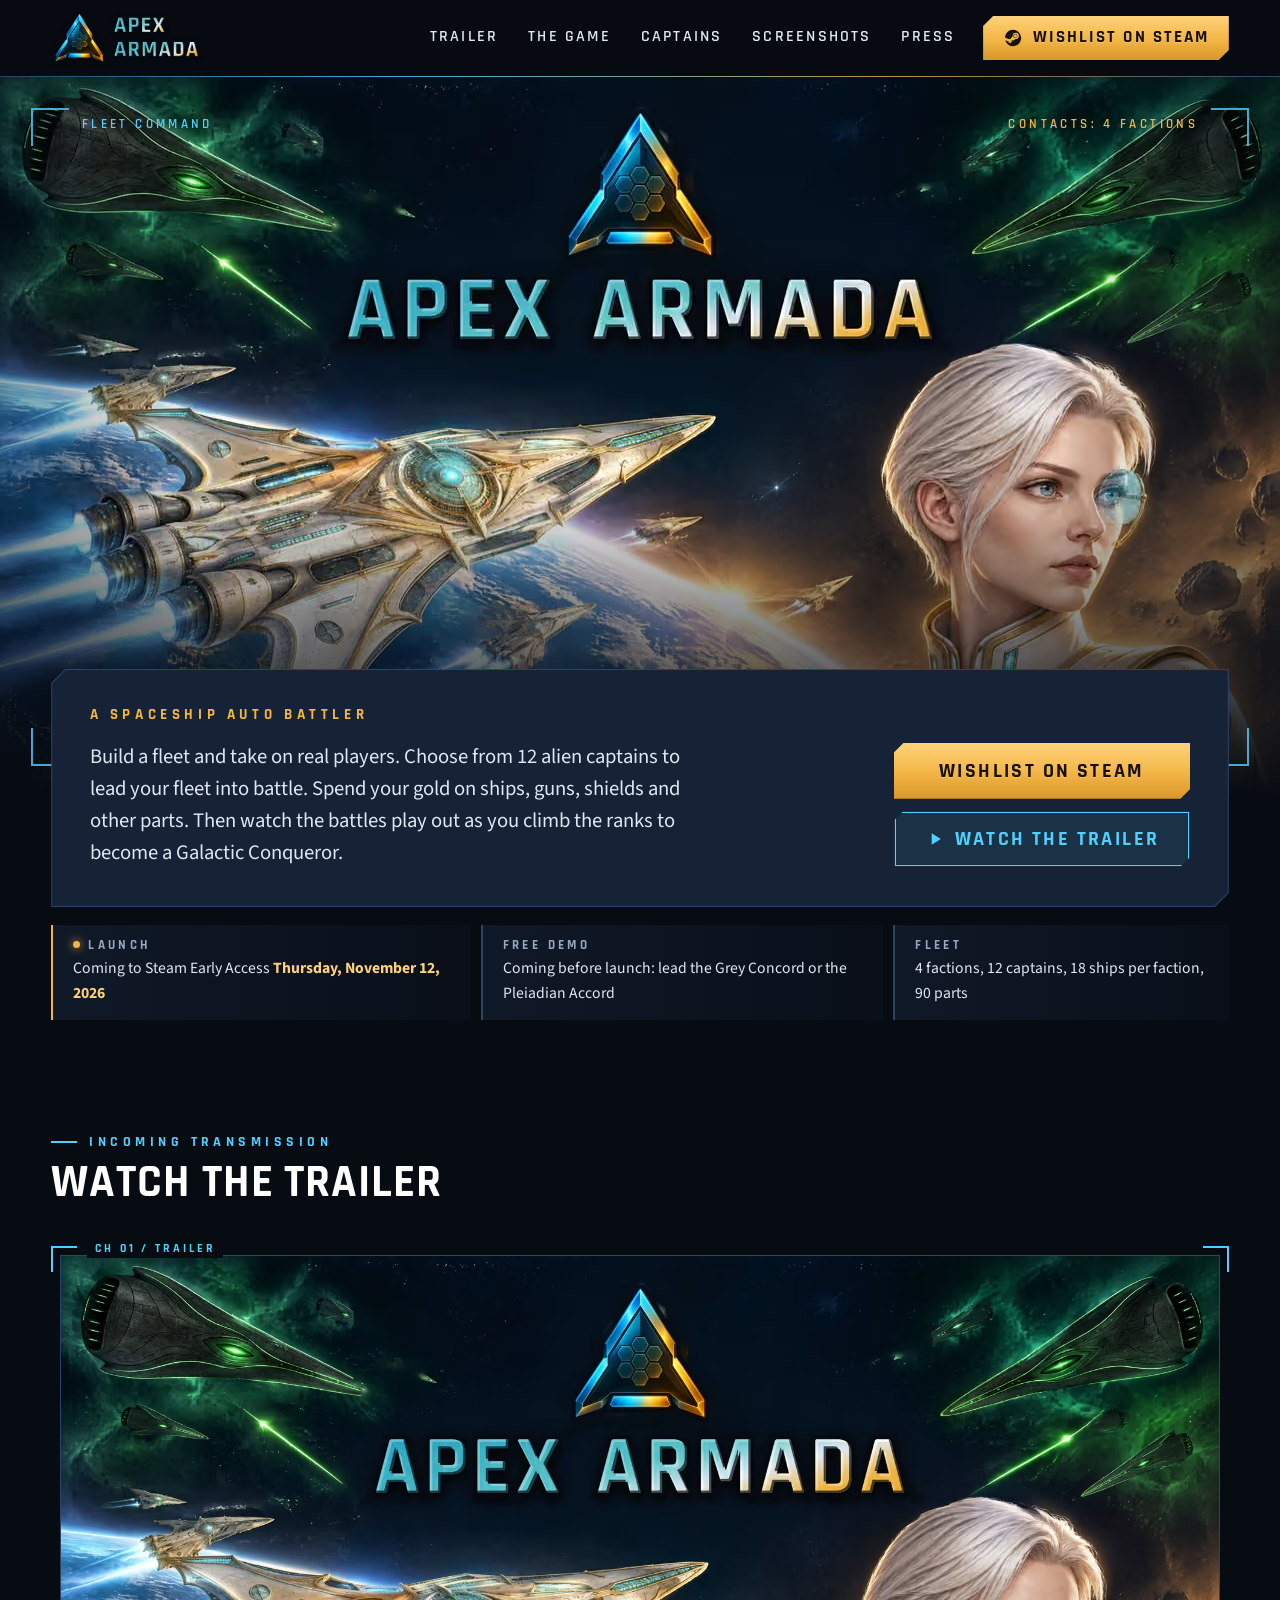
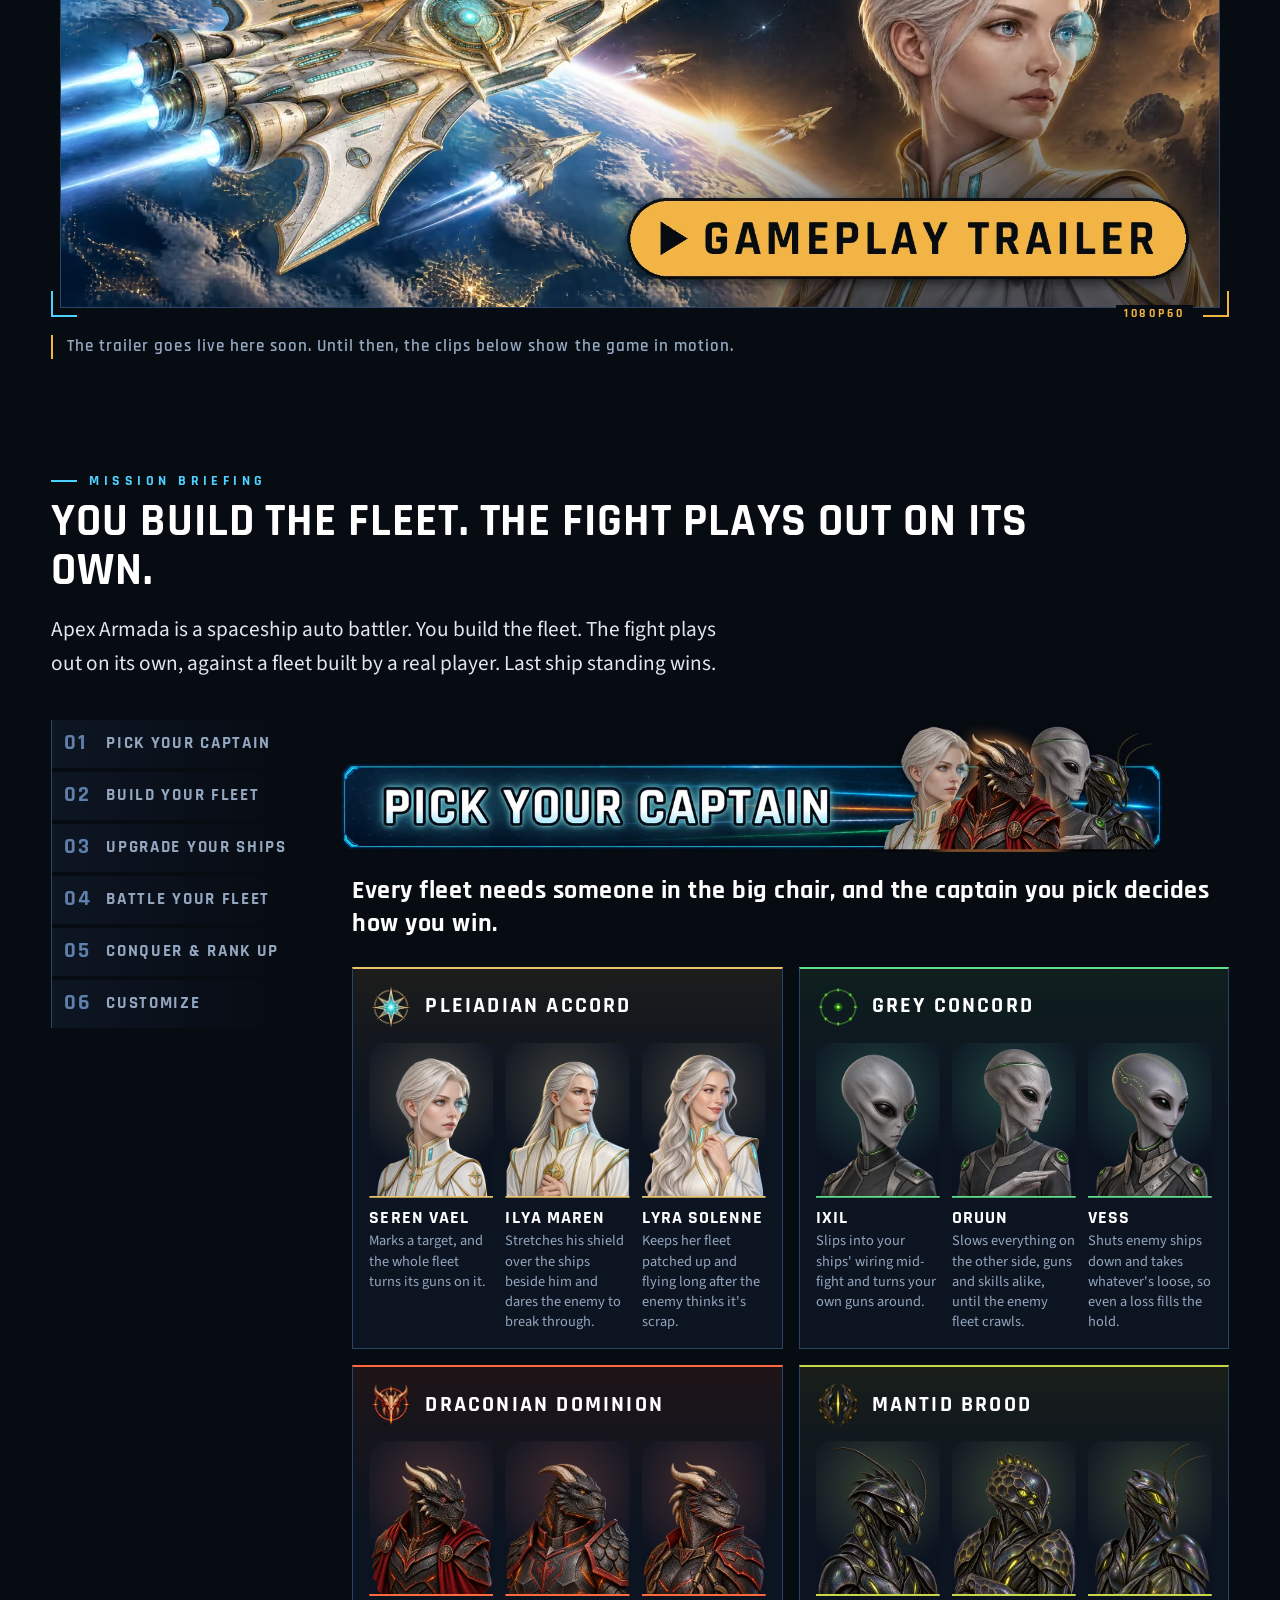
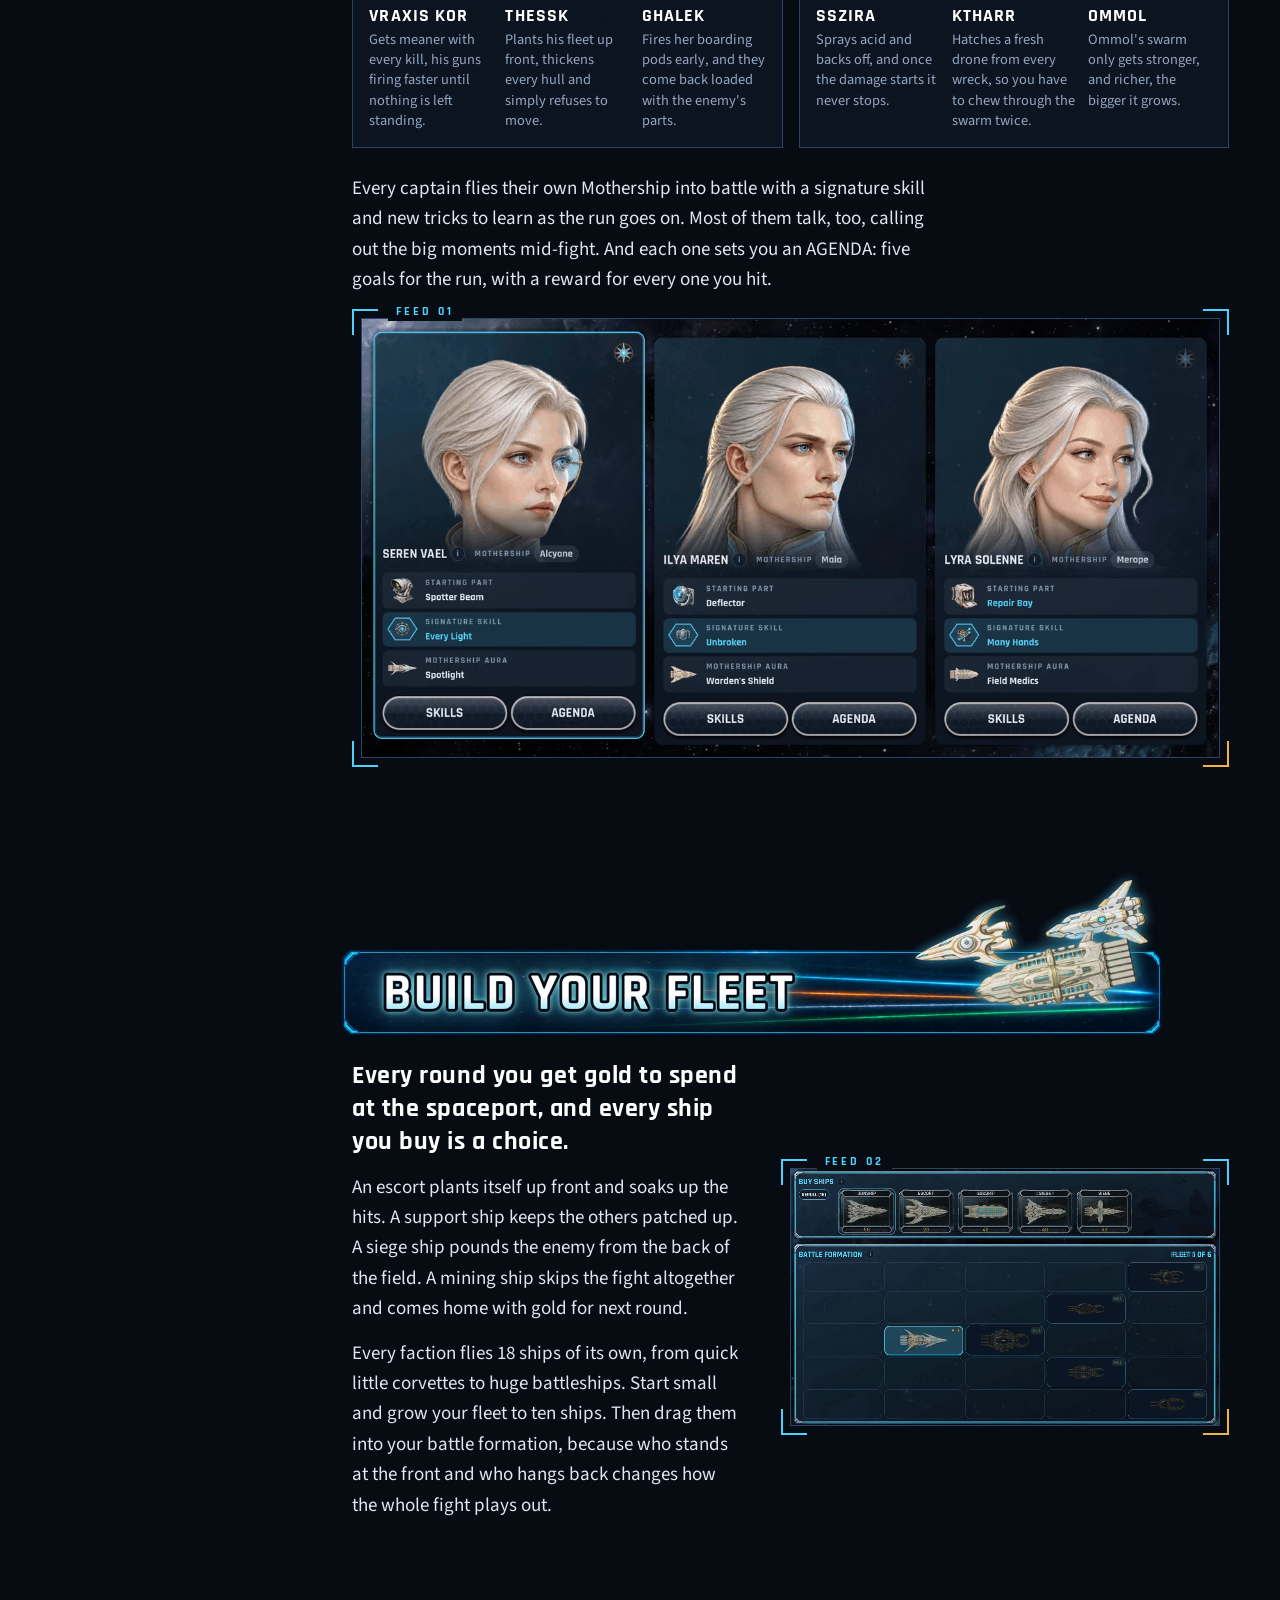
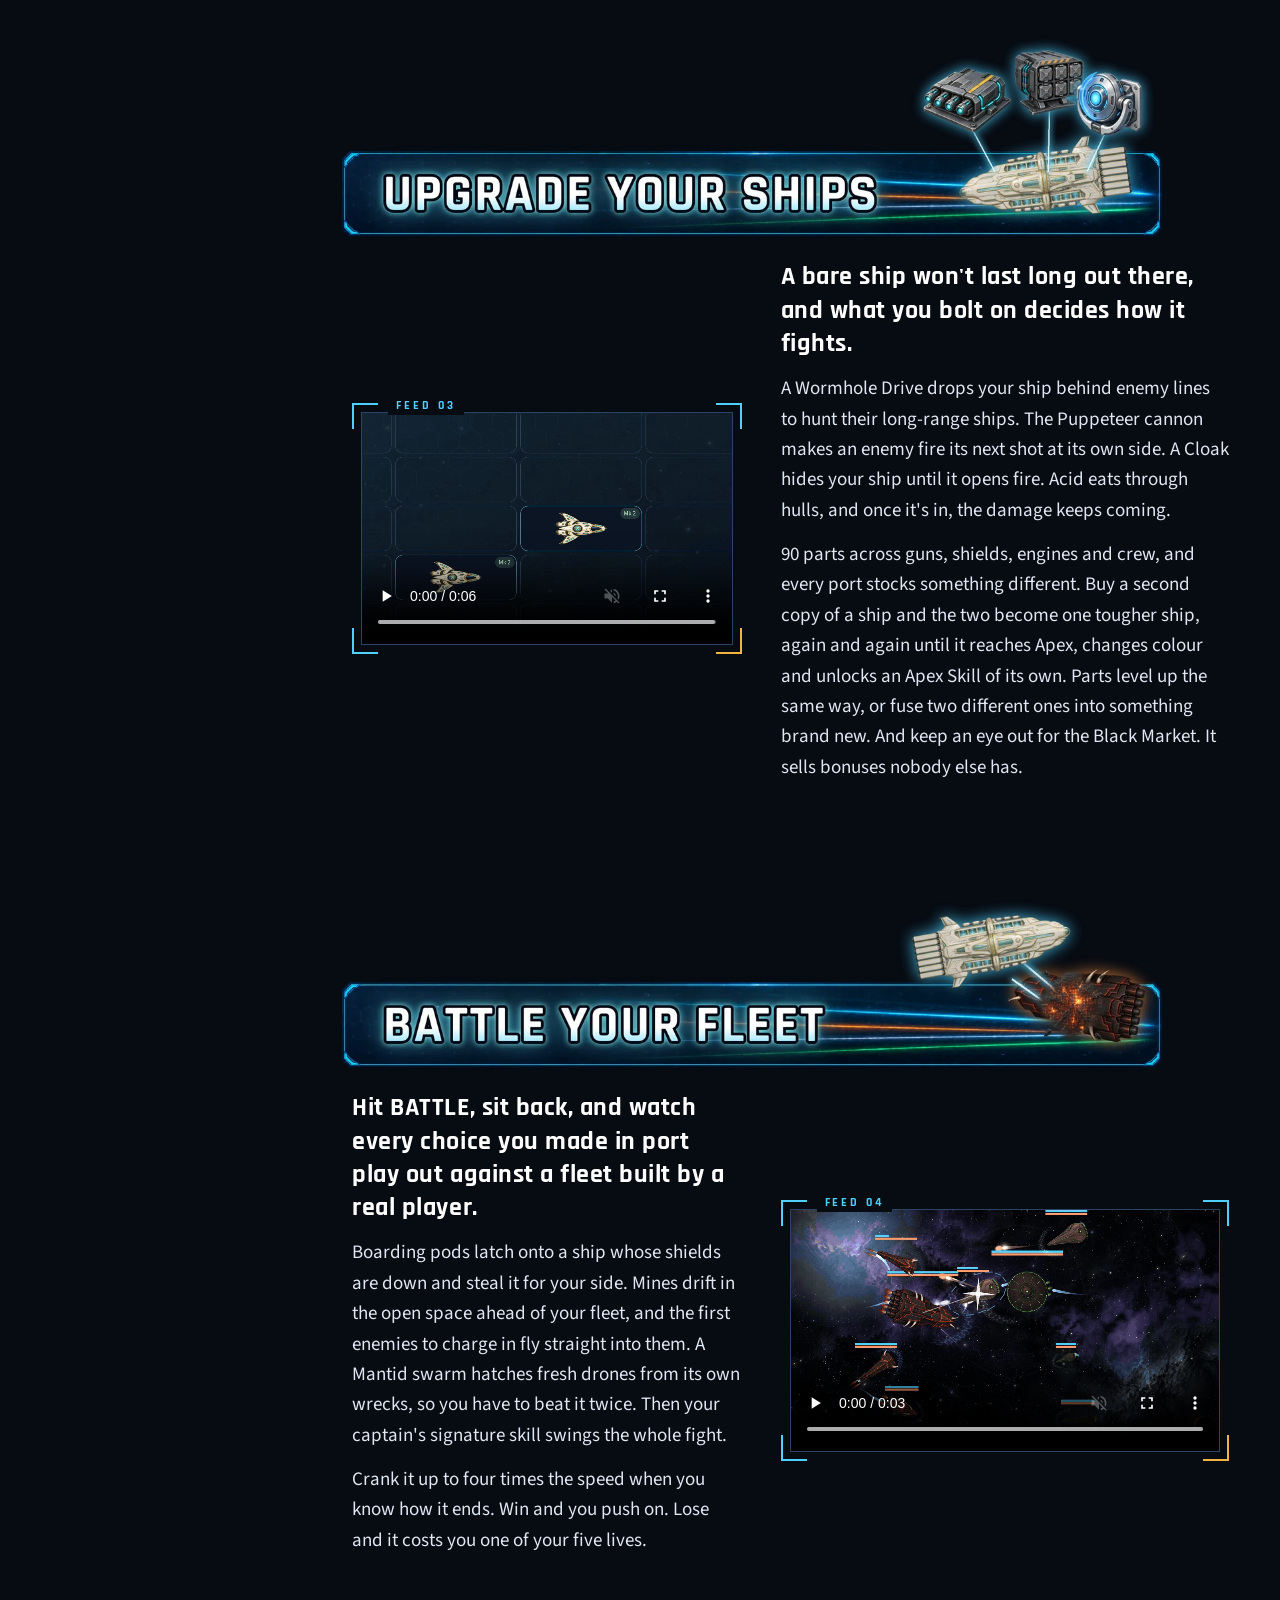
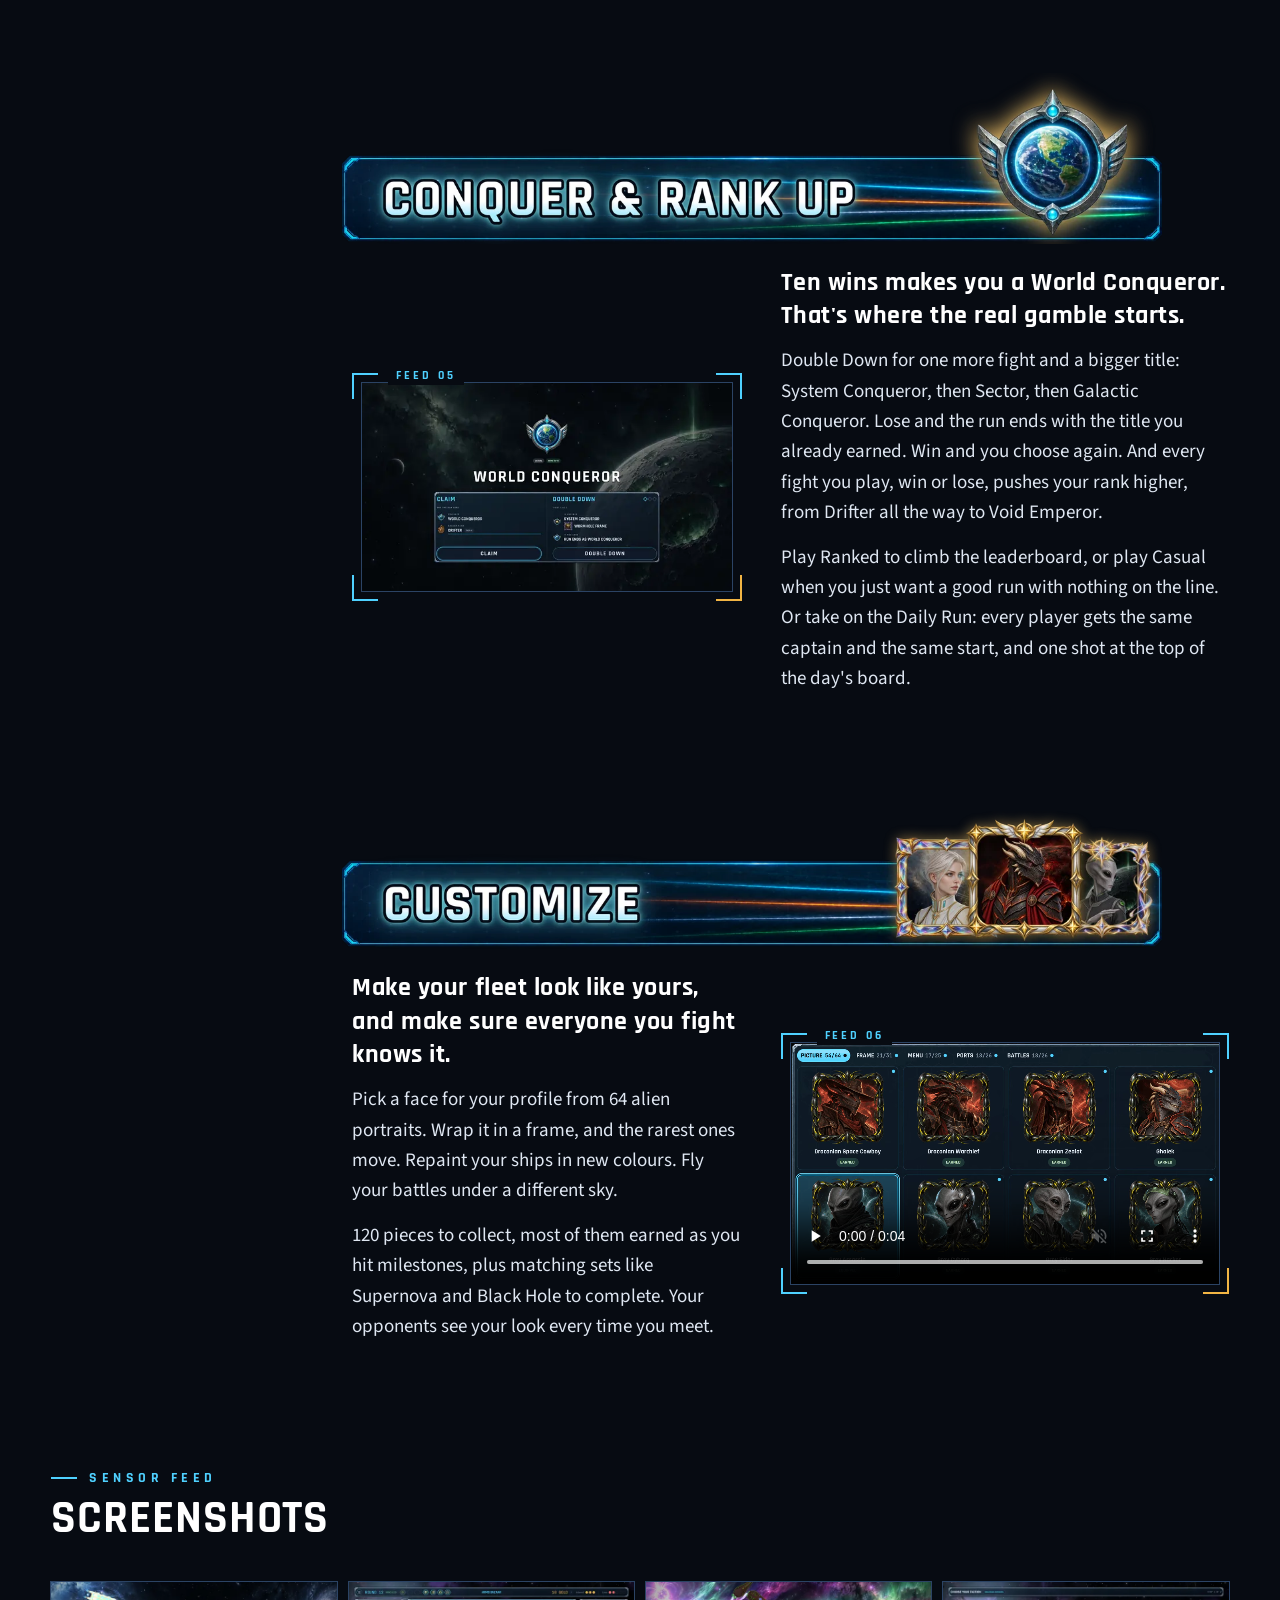
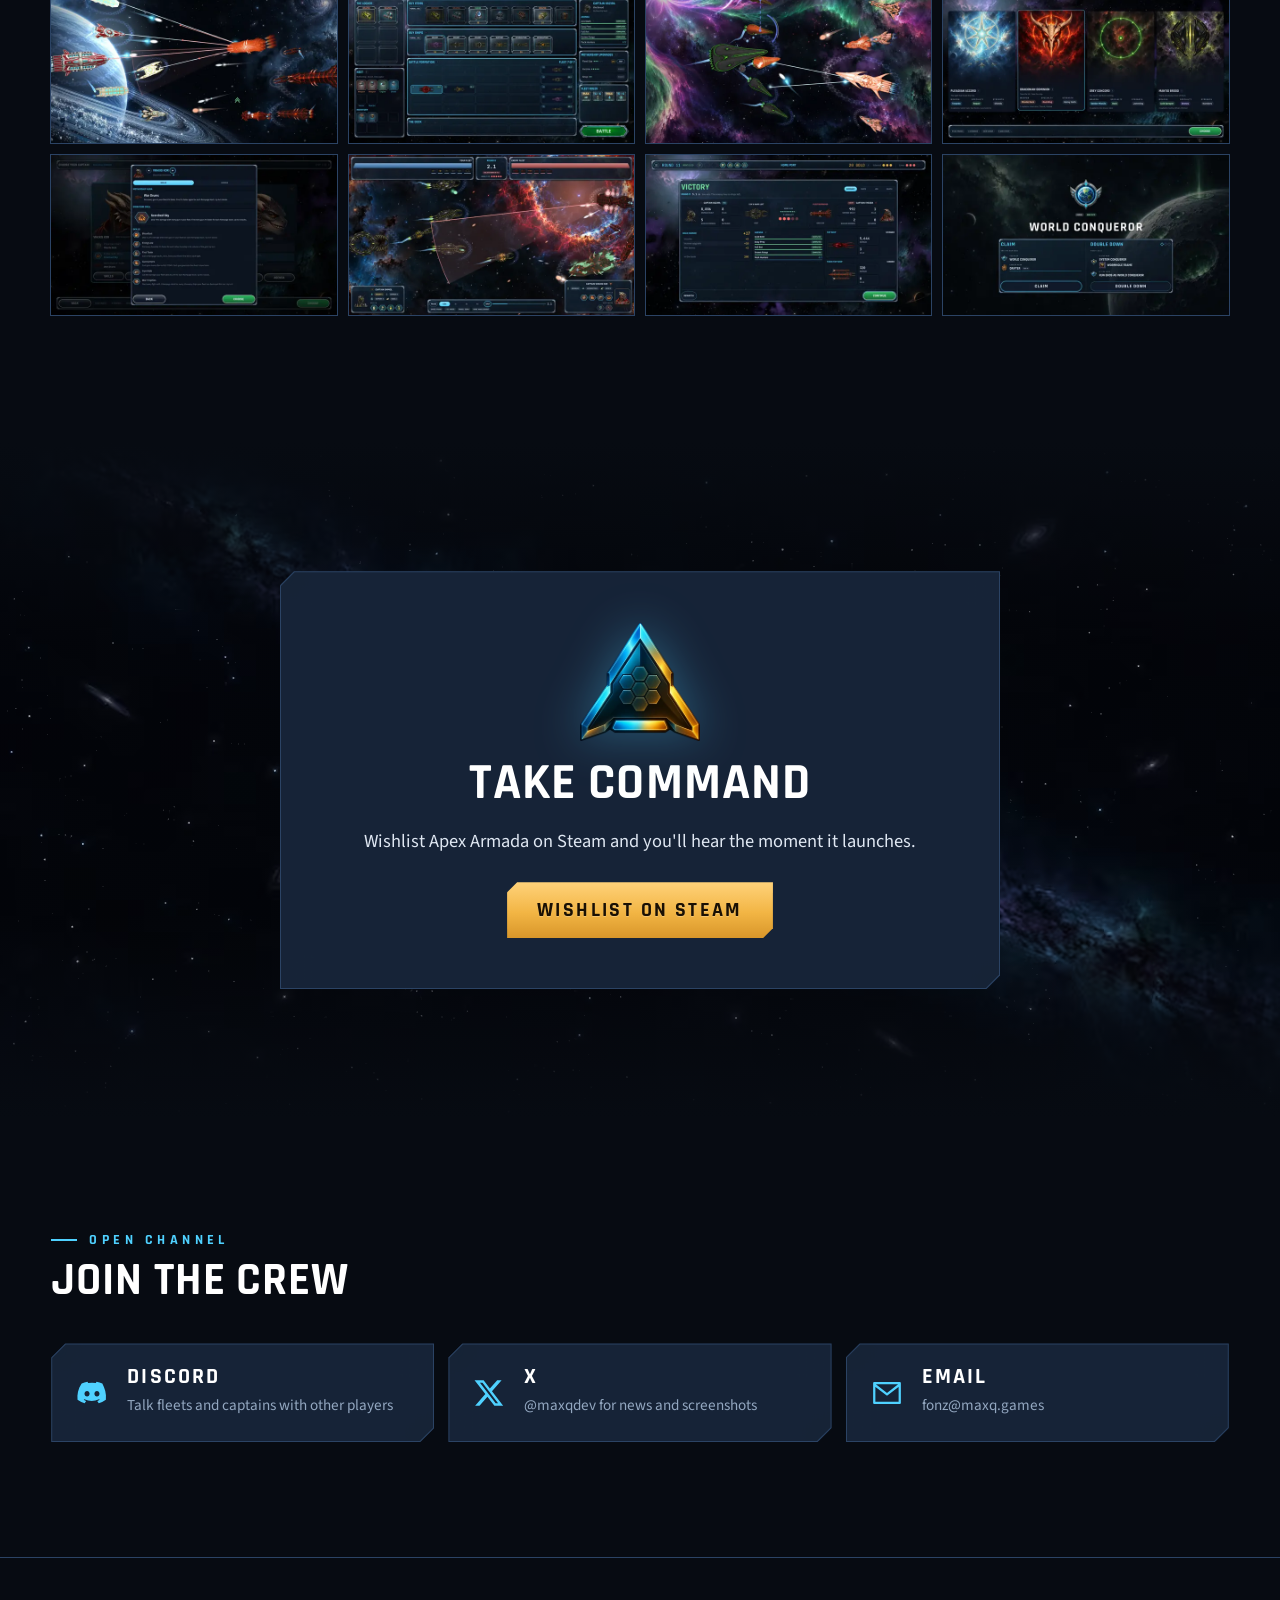
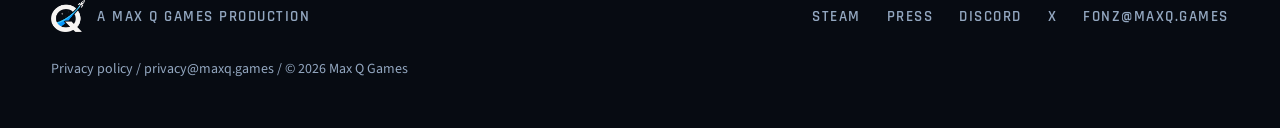
==== commit 0e02fc2e: "Search engine metadata" ====
--- a/apex-armada/index.html
+++ b/apex-armada/index.html
@@ -3,13 +3,15 @@
 <head>
 <meta charset="utf-8">
 <meta name="viewport" content="width=device-width, initial-scale=1, viewport-fit=cover">
-<title>Apex Armada: a spaceship auto battler</title>
-<meta name="description" content="A spaceship auto battler where you build a fleet and take on real players. Choose from 12 alien captains, spend your gold on ships, guns, shields and other parts, then watch the battles play out.">
+<title>Apex Armada: a spaceship auto battler | Max Q Games</title>
+<meta name="description" content="A spaceship auto battler. Build a fleet, pick one of 12 alien captains, and take on fleets built by real players. Steam Early Access November 12, 2026.">
 <meta name="theme-color" content="#070b12">
 <meta name="color-scheme" content="dark">
 <meta name="darkreader-lock">
+<meta name="robots" content="index, follow, max-image-preview:large">
 <link rel="canonical" href="https://maxq.games/apex-armada/">
 <meta property="og:type" content="website">
+<meta property="og:locale" content="en_US">
 <meta property="og:site_name" content="Max Q Games">
 <meta property="og:title" content="Apex Armada">
 <meta property="og:description" content="A spaceship auto battler. Build a fleet, pick one of 12 alien captains, and take on fleets built by real players. Wishlist it on Steam.">
@@ -20,6 +22,43 @@
 <meta property="og:image:alt" content="Apex Armada key art: a gold and white starship above a planet, a white-haired captain and the Apex Armada logo.">
 <meta name="twitter:card" content="summary_large_image">
 <meta name="twitter:site" content="@maxqdev">
+<meta name="twitter:title" content="Apex Armada">
+<meta name="twitter:description" content="A spaceship auto battler. Build a fleet, pick one of 12 alien captains, and take on fleets built by real players. Wishlist it on Steam.">
+<meta name="twitter:image" content="https://maxq.games/apex-armada/og-apex.jpg">
+<meta name="twitter:image:alt" content="Apex Armada key art: a gold and white starship above a planet, a white-haired captain and the Apex Armada logo.">
+<script type="application/ld+json">
+{
+  "@context": "https://schema.org",
+  "@type": "VideoGame",
+  "@id": "https://maxq.games/apex-armada/#game",
+  "name": "Apex Armada",
+  "url": "https://maxq.games/apex-armada/",
+  "description": "A spaceship auto battler where you build a fleet to take on real players. Choose from 12 alien captains to lead your fleet into battle. Spend your gold on ships, guns, shields and other parts. Then watch the battles play out as you climb the ranks to become a Galactic Conqueror.",
+  "genre": ["Strategy", "Auto Battler"],
+  "gamePlatform": "PC",
+  "operatingSystem": "Windows",
+  "applicationCategory": "GameApplication",
+  "playMode": "MultiPlayer",
+  "image": "https://maxq.games/apex-armada/og-apex.jpg",
+  "screenshot": [
+    "https://maxq.games/apex-armada/img/shot-01-1920.jpg",
+    "https://maxq.games/apex-armada/img/shot-03-1920.jpg",
+    "https://maxq.games/apex-armada/img/shot-07-1920.jpg"
+  ],
+  "author": {
+    "@type": "Organization",
+    "@id": "https://maxq.games/#organization",
+    "name": "Max Q Games",
+    "url": "https://maxq.games/"
+  },
+  "publisher": {
+    "@type": "Organization",
+    "@id": "https://maxq.games/#organization",
+    "name": "Max Q Games",
+    "url": "https://maxq.games/"
+  }
+}
+</script>
 <link rel="icon" href="/apex-armada/favicon.ico" sizes="any">
 <link rel="icon" href="/apex-armada/icon-32.png" type="image/png" sizes="32x32">
 <link rel="apple-touch-icon" href="/apex-armada/apple-touch-icon.png">
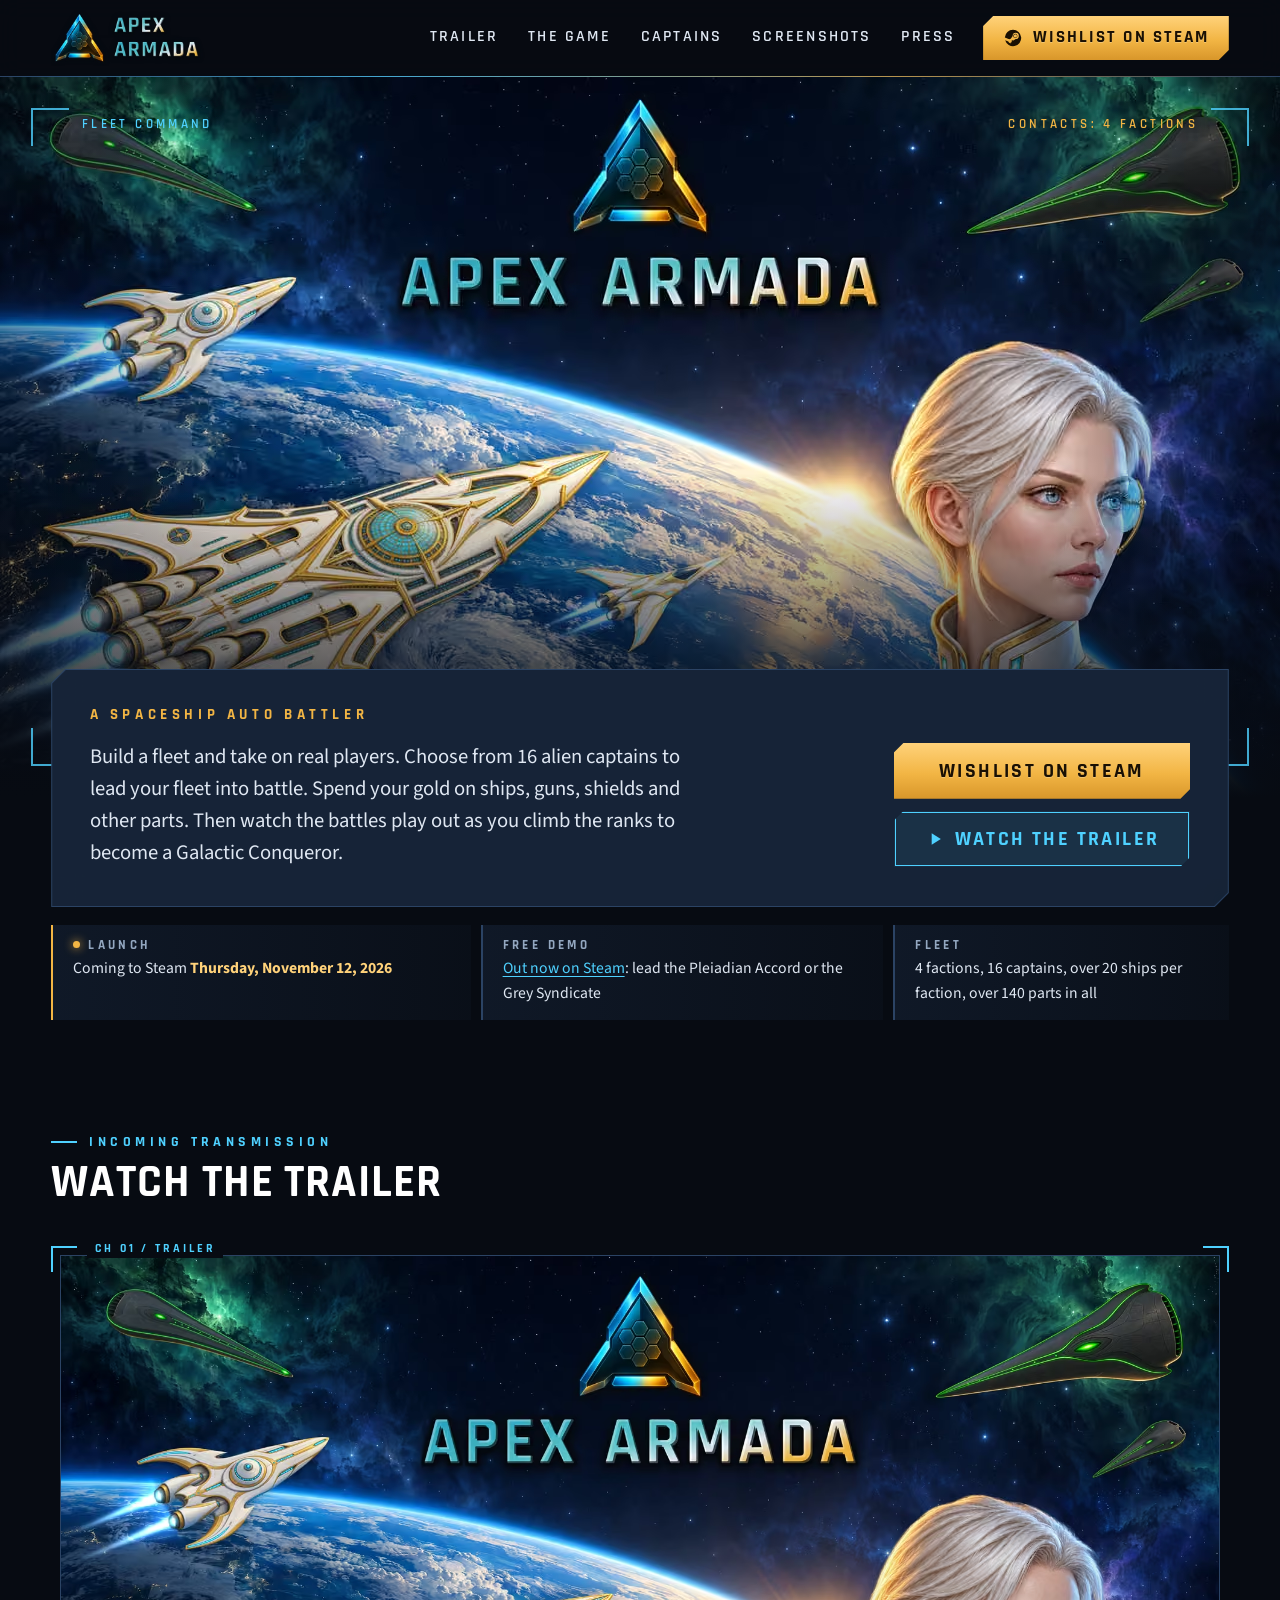
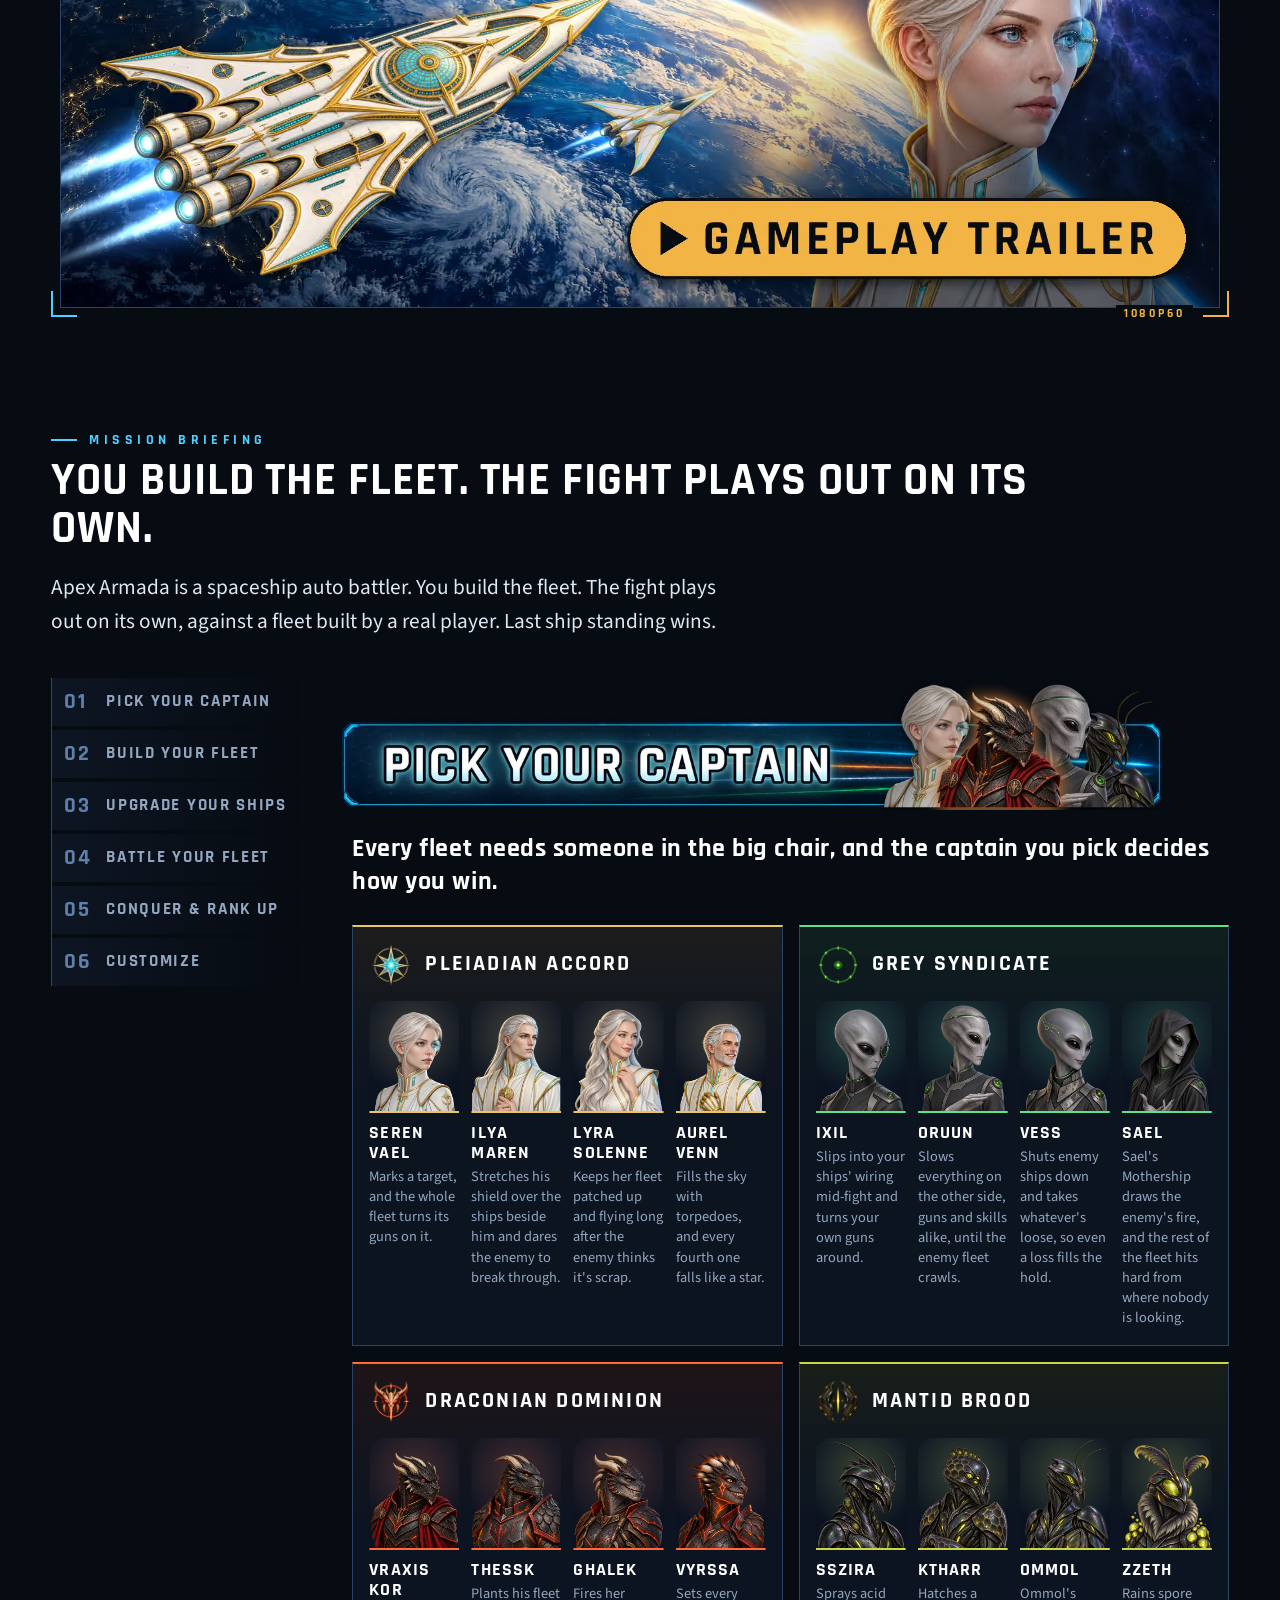
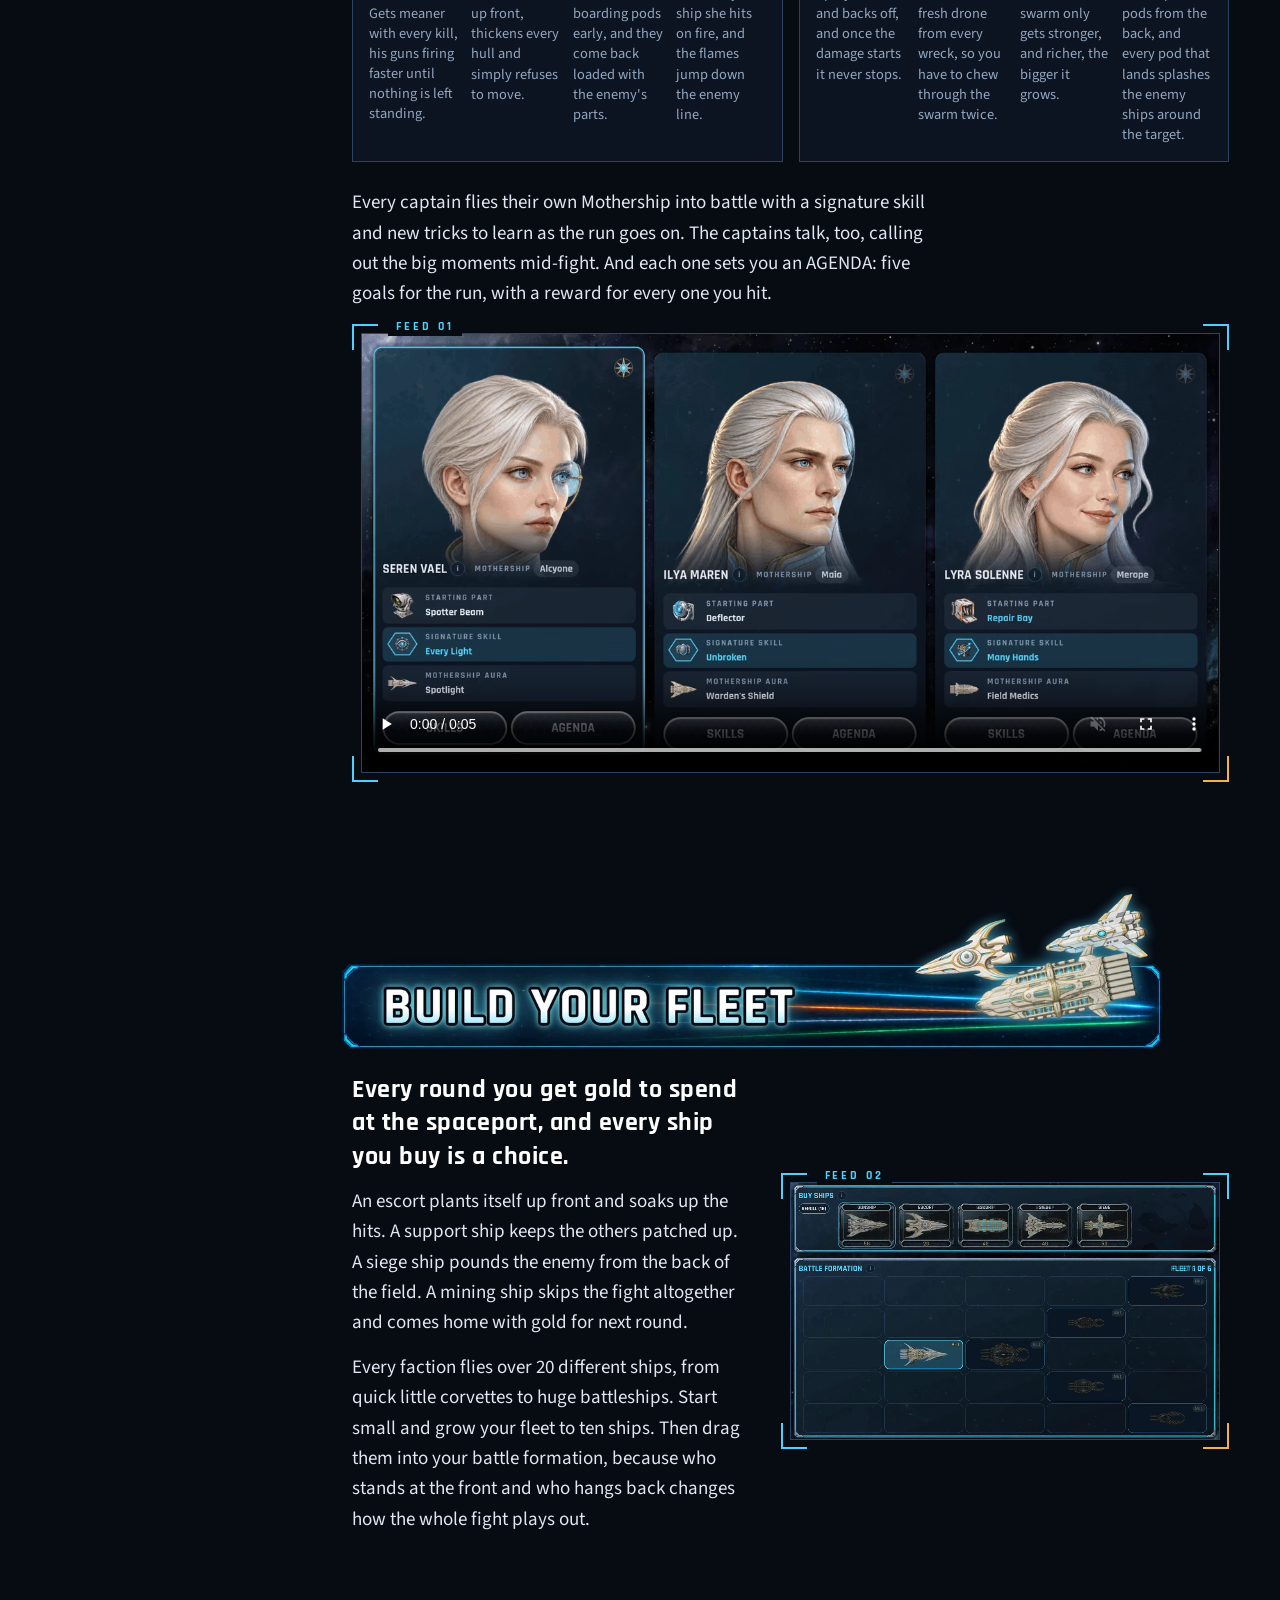
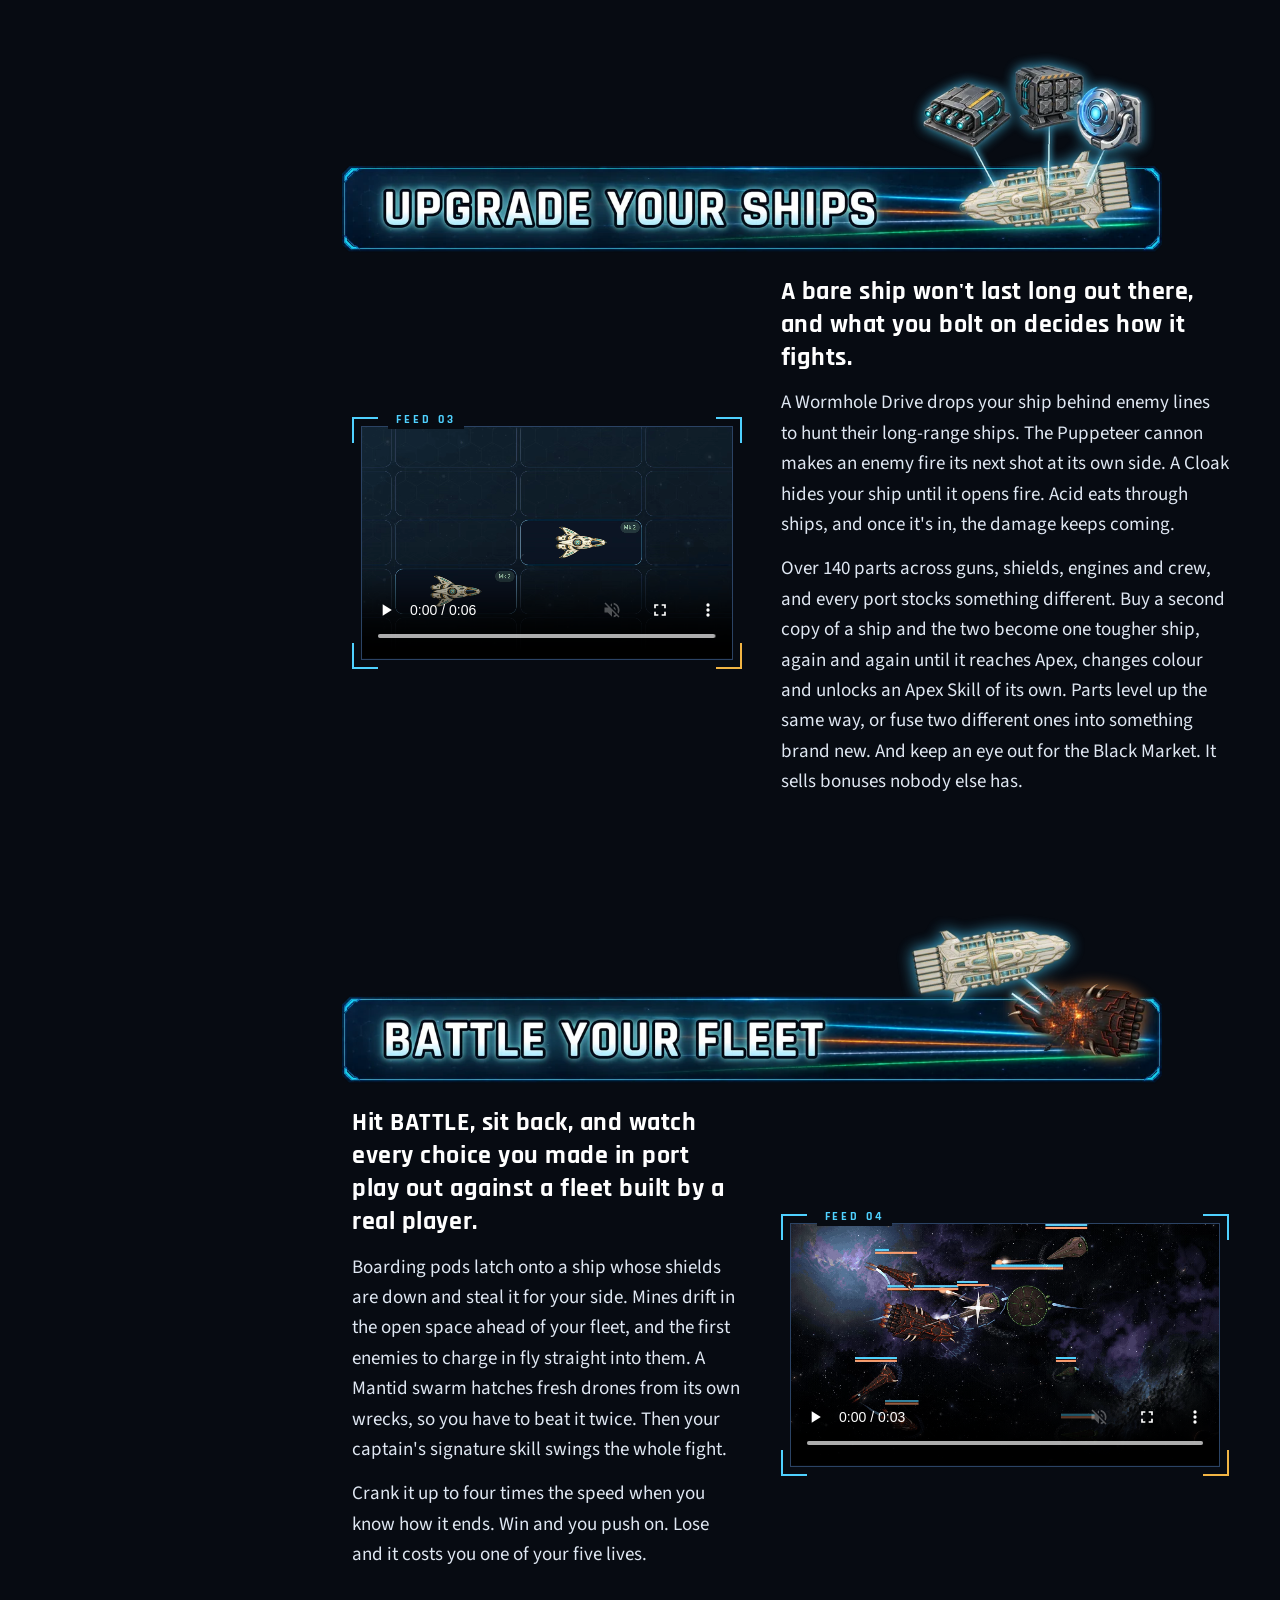
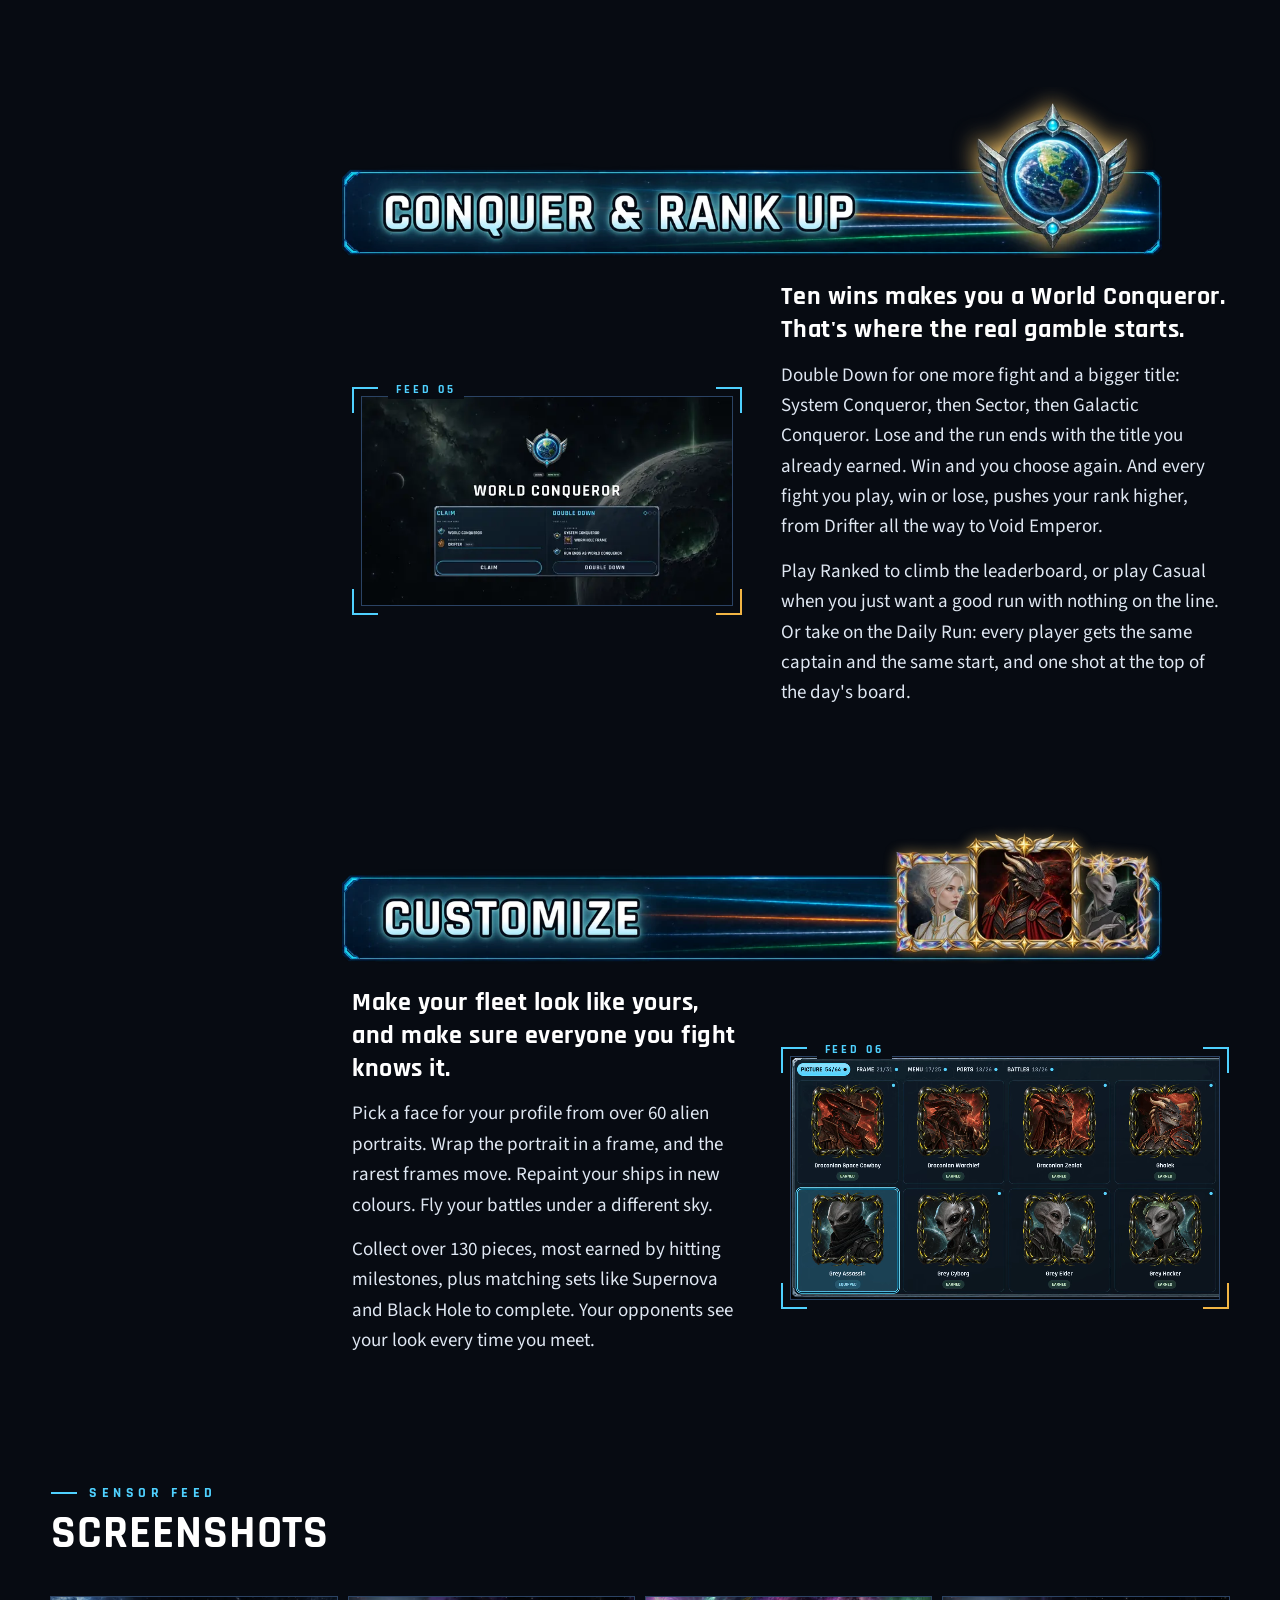
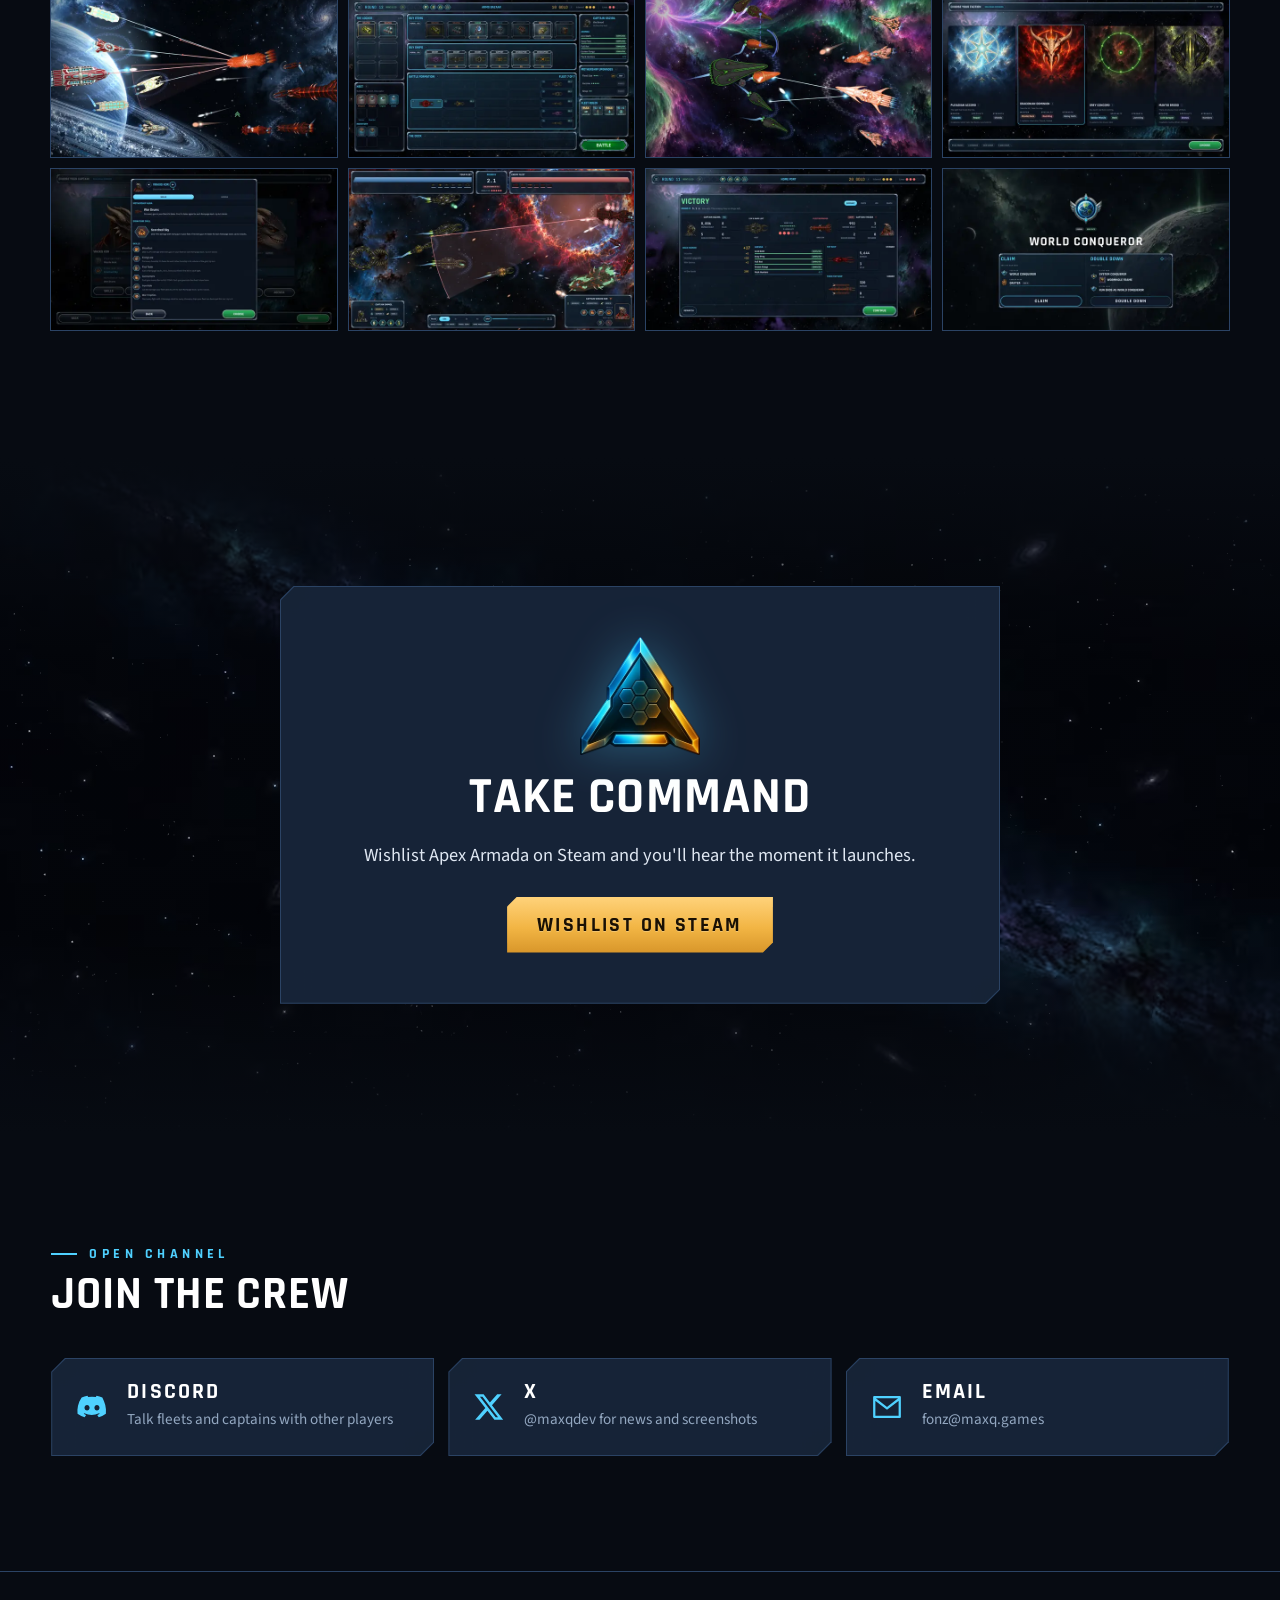
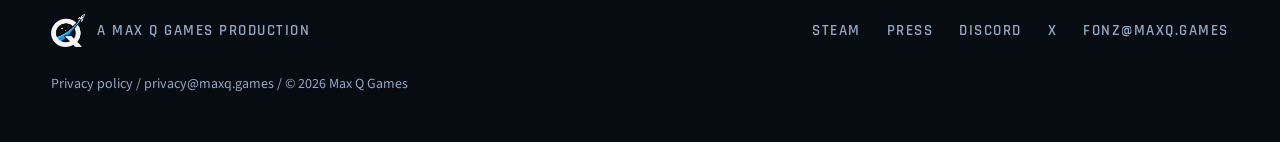
==== commit ff057a7a: "Update Apex Armada pages for the 1.0 launch" ====
--- a/apex-armada/index.html
+++ b/apex-armada/index.html
@@ -4,7 +4,7 @@
 <meta charset="utf-8">
 <meta name="viewport" content="width=device-width, initial-scale=1, viewport-fit=cover">
 <title>Apex Armada: a spaceship auto battler | Max Q Games</title>
-<meta name="description" content="A spaceship auto battler. Build a fleet, pick one of 12 alien captains, and take on fleets built by real players. Steam Early Access November 12, 2026.">
+<meta name="description" content="A spaceship auto battler. Build a fleet, pick one of 16 alien captains, and take on fleets built by real players. Coming to Steam November 12, 2026.">
 <meta name="theme-color" content="#070b12">
 <meta name="color-scheme" content="dark">
 <meta name="darkreader-lock">
@@ -14,7 +14,7 @@
 <meta property="og:locale" content="en_US">
 <meta property="og:site_name" content="Max Q Games">
 <meta property="og:title" content="Apex Armada">
-<meta property="og:description" content="A spaceship auto battler. Build a fleet, pick one of 12 alien captains, and take on fleets built by real players. Wishlist it on Steam.">
+<meta property="og:description" content="A spaceship auto battler. Build a fleet, pick one of 16 alien captains, and take on fleets built by real players. Wishlist it on Steam.">
 <meta property="og:url" content="https://maxq.games/apex-armada/">
 <meta property="og:image" content="https://maxq.games/apex-armada/og-apex.jpg">
 <meta property="og:image:width" content="1200">
@@ -23,7 +23,7 @@
 <meta name="twitter:card" content="summary_large_image">
 <meta name="twitter:site" content="@maxqdev">
 <meta name="twitter:title" content="Apex Armada">
-<meta name="twitter:description" content="A spaceship auto battler. Build a fleet, pick one of 12 alien captains, and take on fleets built by real players. Wishlist it on Steam.">
+<meta name="twitter:description" content="A spaceship auto battler. Build a fleet, pick one of 16 alien captains, and take on fleets built by real players. Wishlist it on Steam.">
 <meta name="twitter:image" content="https://maxq.games/apex-armada/og-apex.jpg">
 <meta name="twitter:image:alt" content="Apex Armada key art: a gold and white starship above a planet, a white-haired captain and the Apex Armada logo.">
 <script type="application/ld+json">
@@ -33,12 +33,15 @@
   "@id": "https://maxq.games/apex-armada/#game",
   "name": "Apex Armada",
   "url": "https://maxq.games/apex-armada/",
-  "description": "A spaceship auto battler where you build a fleet to take on real players. Choose from 12 alien captains to lead your fleet into battle. Spend your gold on ships, guns, shields and other parts. Then watch the battles play out as you climb the ranks to become a Galactic Conqueror.",
+  "description": "A spaceship auto battler where you build a fleet to take on real players. Choose from 16 alien captains to lead your fleet into battle. Spend your gold on ships, guns, shields and other parts. Then watch the battles play out as you climb the ranks to become a Galactic Conqueror.",
   "genre": ["Strategy", "Auto Battler"],
   "gamePlatform": "PC",
   "operatingSystem": "Windows",
   "applicationCategory": "GameApplication",
   "playMode": "MultiPlayer",
+  "sameAs": [
+    "https://store.steampowered.com/app/5364730/"
+  ],
   "image": "https://maxq.games/apex-armada/og-apex.jpg",
   "screenshot": [
     "https://maxq.games/apex-armada/img/shot-01-1920.jpg",
@@ -109,7 +112,7 @@
     <div class="brief panel">
       <h1 id="hero-title" class="sr-only">Apex Armada</h1>
       <p class="brief__tag">A spaceship auto battler</p>
-      <p class="brief__text">Build a fleet and take on real players. Choose from 12 alien captains to lead your fleet into battle. Spend your gold on ships, guns, shields and other parts. Then watch the battles play out as you climb the ranks to become a Galactic Conqueror.</p>
+      <p class="brief__text">Build a fleet and take on real players. Choose from 16 alien captains to lead your fleet into battle. Spend your gold on ships, guns, shields and other parts. Then watch the battles play out as you climb the ranks to become a Galactic Conqueror.</p>
       <div class="brief__cta">
         <a class="btn btn--amber btn--big" href="https://store.steampowered.com/app/5364730/" rel="noopener">Wishlist on Steam</a>
         <a class="btn btn--line btn--big" href="#trailer">
@@ -120,15 +123,15 @@
     <ul class="status" aria-label="Release status">
       <li class="status__item status__item--live">
         <span class="status__k">Launch</span>
-        <span class="status__v">Coming to Steam Early Access <b data-launch-date>Thursday, November 12, 2026</b></span>
+        <span class="status__v">Coming to Steam <b data-launch-date>Thursday, November 12, 2026</b></span>
       </li>
       <li class="status__item">
         <span class="status__k">Free demo</span>
-        <span class="status__v">Coming before launch: lead the Grey Concord or the Pleiadian Accord</span>
+        <span class="status__v"><a href="https://store.steampowered.com/app/5367190/" rel="noopener">Out now on Steam</a>: lead the Pleiadian Accord or the Grey Syndicate</span>
       </li>
       <li class="status__item">
         <span class="status__k">Fleet</span>
-        <span class="status__v">4 factions, 12 captains, 18 ships per faction, 90 parts</span>
+        <span class="status__v">4 factions, 16 captains, over 20 ships per faction, over 140 parts in all</span>
       </li>
     </ul>
   </section>
@@ -138,7 +141,7 @@
       <p class="eyebrow">Incoming transmission</p>
       <h2 id="trailer-title">Watch the trailer</h2>
     </div>
-    <div class="viewport viewport--trailer" data-youtube="REPLACE_WITH_YOUTUBE_ID">
+    <div class="viewport viewport--trailer" data-youtube="" data-video="/apex-armada/media/trailer.mp4">
       <button class="trailer__play" type="button" aria-label="Play the Apex Armada trailer">
         <picture>
           <source type="image/avif" srcset="/apex-armada/img/trailer-poster-960.avif 960w, /apex-armada/img/trailer-poster-1920.avif 1920w" sizes="(min-width: 1400px) 1280px, 94vw">
@@ -187,14 +190,16 @@
                 <li class="cap"><img src="/apex-armada/img/cap-seren-vael-320.webp" srcset="/apex-armada/img/cap-seren-vael-320.webp 320w, /apex-armada/img/cap-seren-vael-640.webp 640w" sizes="(min-width: 1200px) 200px, 30vw" alt="Portrait of Seren Vael" width="320" height="400" loading="lazy"><b>Seren Vael</b><span>Marks a target, and the whole fleet turns its guns on it.</span></li>
                 <li class="cap"><img src="/apex-armada/img/cap-ilya-maren-320.webp" srcset="/apex-armada/img/cap-ilya-maren-320.webp 320w, /apex-armada/img/cap-ilya-maren-640.webp 640w" sizes="(min-width: 1200px) 200px, 30vw" alt="Portrait of Ilya Maren" width="320" height="400" loading="lazy"><b>Ilya Maren</b><span>Stretches his shield over the ships beside him and dares the enemy to break through.</span></li>
                 <li class="cap"><img src="/apex-armada/img/cap-lyra-solenne-320.webp" srcset="/apex-armada/img/cap-lyra-solenne-320.webp 320w, /apex-armada/img/cap-lyra-solenne-640.webp 640w" sizes="(min-width: 1200px) 200px, 30vw" alt="Portrait of Lyra Solenne" width="320" height="400" loading="lazy"><b>Lyra Solenne</b><span>Keeps her fleet patched up and flying long after the enemy thinks it's scrap.</span></li>
+                <li class="cap"><img src="/apex-armada/img/cap-aurel-venn-320.webp" srcset="/apex-armada/img/cap-aurel-venn-320.webp 320w, /apex-armada/img/cap-aurel-venn-640.webp 640w" sizes="(min-width: 1200px) 200px, 30vw" alt="Portrait of Aurel Venn" width="320" height="400" loading="lazy"><b>Aurel Venn</b><span>Fills the sky with torpedoes, and every fourth one falls like a star.</span></li>
               </ul>
             </section>
             <section class="faction faction--grey" aria-labelledby="f-gr">
-              <h4 id="f-gr" class="faction__name"><img src="/apex-armada/img/crest-grey-96.webp" alt="" width="96" height="96" loading="lazy">Grey Concord</h4>
+              <h4 id="f-gr" class="faction__name"><img src="/apex-armada/img/crest-grey-96.webp" alt="" width="96" height="96" loading="lazy">Grey Syndicate</h4>
               <ul class="caps">
                 <li class="cap"><img src="/apex-armada/img/cap-ixil-320.webp" srcset="/apex-armada/img/cap-ixil-320.webp 320w, /apex-armada/img/cap-ixil-640.webp 640w" sizes="(min-width: 1200px) 200px, 30vw" alt="Portrait of Ixil" width="320" height="400" loading="lazy"><b>Ixil</b><span>Slips into your ships' wiring mid-fight and turns your own guns around.</span></li>
                 <li class="cap"><img src="/apex-armada/img/cap-oruun-320.webp" srcset="/apex-armada/img/cap-oruun-320.webp 320w, /apex-armada/img/cap-oruun-640.webp 640w" sizes="(min-width: 1200px) 200px, 30vw" alt="Portrait of Oruun" width="320" height="400" loading="lazy"><b>Oruun</b><span>Slows everything on the other side, guns and skills alike, until the enemy fleet crawls.</span></li>
                 <li class="cap"><img src="/apex-armada/img/cap-vess-320.webp" srcset="/apex-armada/img/cap-vess-320.webp 320w, /apex-armada/img/cap-vess-640.webp 640w" sizes="(min-width: 1200px) 200px, 30vw" alt="Portrait of Vess" width="320" height="400" loading="lazy"><b>Vess</b><span>Shuts enemy ships down and takes whatever's loose, so even a loss fills the hold.</span></li>
+                <li class="cap"><img src="/apex-armada/img/cap-sael-320.webp" srcset="/apex-armada/img/cap-sael-320.webp 320w, /apex-armada/img/cap-sael-640.webp 640w" sizes="(min-width: 1200px) 200px, 30vw" alt="Portrait of Sael" width="320" height="400" loading="lazy"><b>Sael</b><span>Sael's Mothership draws the enemy's fire, and the rest of the fleet hits hard from where nobody is looking.</span></li>
               </ul>
             </section>
             <section class="faction faction--draconian" aria-labelledby="f-dr">
@@ -203,6 +208,7 @@
                 <li class="cap"><img src="/apex-armada/img/cap-vraxis-kor-320.webp" srcset="/apex-armada/img/cap-vraxis-kor-320.webp 320w, /apex-armada/img/cap-vraxis-kor-640.webp 640w" sizes="(min-width: 1200px) 200px, 30vw" alt="Portrait of Vraxis Kor" width="320" height="400" loading="lazy"><b>Vraxis Kor</b><span>Gets meaner with every kill, his guns firing faster until nothing is left standing.</span></li>
                 <li class="cap"><img src="/apex-armada/img/cap-thessk-320.webp" srcset="/apex-armada/img/cap-thessk-320.webp 320w, /apex-armada/img/cap-thessk-640.webp 640w" sizes="(min-width: 1200px) 200px, 30vw" alt="Portrait of Thessk" width="320" height="400" loading="lazy"><b>Thessk</b><span>Plants his fleet up front, thickens every hull and simply refuses to move.</span></li>
                 <li class="cap"><img src="/apex-armada/img/cap-ghalek-320.webp" srcset="/apex-armada/img/cap-ghalek-320.webp 320w, /apex-armada/img/cap-ghalek-640.webp 640w" sizes="(min-width: 1200px) 200px, 30vw" alt="Portrait of Ghalek" width="320" height="400" loading="lazy"><b>Ghalek</b><span>Fires her boarding pods early, and they come back loaded with the enemy's parts.</span></li>
+                <li class="cap"><img src="/apex-armada/img/cap-vyrssa-320.webp" srcset="/apex-armada/img/cap-vyrssa-320.webp 320w, /apex-armada/img/cap-vyrssa-640.webp 640w" sizes="(min-width: 1200px) 200px, 30vw" alt="Portrait of Vyrssa" width="320" height="400" loading="lazy"><b>Vyrssa</b><span>Sets every ship she hits on fire, and the flames jump down the enemy line.</span></li>
               </ul>
             </section>
             <section class="faction faction--mantid" aria-labelledby="f-ma">
@@ -211,13 +217,14 @@
                 <li class="cap"><img src="/apex-armada/img/cap-sszira-320.webp" srcset="/apex-armada/img/cap-sszira-320.webp 320w, /apex-armada/img/cap-sszira-640.webp 640w" sizes="(min-width: 1200px) 200px, 30vw" alt="Portrait of Sszira" width="320" height="400" loading="lazy"><b>Sszira</b><span>Sprays acid and backs off, and once the damage starts it never stops.</span></li>
                 <li class="cap"><img src="/apex-armada/img/cap-ktharr-320.webp" srcset="/apex-armada/img/cap-ktharr-320.webp 320w, /apex-armada/img/cap-ktharr-640.webp 640w" sizes="(min-width: 1200px) 200px, 30vw" alt="Portrait of Ktharr" width="320" height="400" loading="lazy"><b>Ktharr</b><span>Hatches a fresh drone from every wreck, so you have to chew through the swarm twice.</span></li>
                 <li class="cap"><img src="/apex-armada/img/cap-ommol-320.webp" srcset="/apex-armada/img/cap-ommol-320.webp 320w, /apex-armada/img/cap-ommol-640.webp 640w" sizes="(min-width: 1200px) 200px, 30vw" alt="Portrait of Ommol" width="320" height="400" loading="lazy"><b>Ommol</b><span>Ommol's swarm only gets stronger, and richer, the bigger it grows.</span></li>
+                <li class="cap"><img src="/apex-armada/img/cap-zzeth-320.webp" srcset="/apex-armada/img/cap-zzeth-320.webp 320w, /apex-armada/img/cap-zzeth-640.webp 640w" sizes="(min-width: 1200px) 200px, 30vw" alt="Portrait of Zzeth" width="320" height="400" loading="lazy"><b>Zzeth</b><span>Rains spore pods from the back, and every pod that lands splashes the enemy ships around the target.</span></li>
               </ul>
             </section>
           </div>
 
-          <p class="bf__close">Every captain flies their own Mothership into battle with a signature skill and new tricks to learn as the run goes on. Most of them talk, too, calling out the big moments mid-fight. And each one sets you an AGENDA: five goals for the run, with a reward for every one you hit.</p>
+          <p class="bf__close">Every captain flies their own Mothership into battle with a signature skill and new tricks to learn as the run goes on. The captains talk, too, calling out the big moments mid-fight. And each one sets you an AGENDA: five goals for the run, with a reward for every one you hit.</p>
           <figure class="viewport viewport--clip">
-            <video class="loop" muted loop playsinline controls preload="none" width="1232" height="630" poster="/apex-armada/media/pick-your-captain-poster.webp" aria-label="Gameplay clip: browsing all twelve captains, faction by faction">
+            <video class="loop" muted loop playsinline controls preload="none" width="1232" height="630" poster="/apex-armada/media/pick-your-captain-poster.webp" aria-label="Gameplay clip: browsing the captains, faction by faction">
               <source src="/apex-armada/media/pick-your-captain.webm" type="video/webm">
               <source src="/apex-armada/media/pick-your-captain.mp4" type="video/mp4">
             </video>
@@ -234,7 +241,7 @@
             <div class="bf__copy">
               <p class="bf__intro">Every round you get gold to spend at the spaceport, and every ship you buy is a choice.</p>
               <p>An escort plants itself up front and soaks up the hits. A support ship keeps the others patched up. A siege ship pounds the enemy from the back of the field. A mining ship skips the fight altogether and comes home with gold for next round.</p>
-              <p>Every faction flies 18 ships of its own, from quick little corvettes to huge battleships. Start small and grow your fleet to ten ships. Then drag them into your battle formation, because who stands at the front and who hangs back changes how the whole fight plays out.</p>
+              <p>Every faction flies over 20 different ships, from quick little corvettes to huge battleships. Start small and grow your fleet to ten ships. Then drag them into your battle formation, because who stands at the front and who hangs back changes how the whole fight plays out.</p>
             </div>
             <figure class="viewport viewport--clip">
               <video class="loop" muted loop playsinline controls preload="none" width="1232" height="738" poster="/apex-armada/media/build-your-fleet-poster.webp" aria-label="Gameplay clip: buying ships and placing them in the battle formation">
@@ -254,8 +261,8 @@
           <div class="bf__body bf__body--flip">
             <div class="bf__copy">
               <p class="bf__intro">A bare ship won't last long out there, and what you bolt on decides how it fights.</p>
-              <p>A Wormhole Drive drops your ship behind enemy lines to hunt their long-range ships. The Puppeteer cannon makes an enemy fire its next shot at its own side. A Cloak hides your ship until it opens fire. Acid eats through hulls, and once it's in, the damage keeps coming.</p>
-              <p>90 parts across guns, shields, engines and crew, and every port stocks something different. Buy a second copy of a ship and the two become one tougher ship, again and again until it reaches Apex, changes colour and unlocks an Apex Skill of its own. Parts level up the same way, or fuse two different ones into something brand new. And keep an eye out for the Black Market. It sells bonuses nobody else has.</p>
+              <p>A Wormhole Drive drops your ship behind enemy lines to hunt their long-range ships. The Puppeteer cannon makes an enemy fire its next shot at its own side. A Cloak hides your ship until it opens fire. Acid eats through ships, and once it's in, the damage keeps coming.</p>
+              <p>Over 140 parts across guns, shields, engines and crew, and every port stocks something different. Buy a second copy of a ship and the two become one tougher ship, again and again until it reaches Apex, changes colour and unlocks an Apex Skill of its own. Parts level up the same way, or fuse two different ones into something brand new. And keep an eye out for the Black Market. It sells bonuses nobody else has.</p>
             </div>
             <figure class="viewport viewport--clip">
               <video class="loop" muted loop playsinline controls preload="none" width="1232" height="770" poster="/apex-armada/media/upgrade-your-ships-poster.webp" aria-label="Gameplay clip: fitting parts to a ship">
@@ -317,8 +324,8 @@
           <div class="bf__body">
             <div class="bf__copy">
               <p class="bf__intro">Make your fleet look like yours, and make sure everyone you fight knows it.</p>
-              <p>Pick a face for your profile from 64 alien portraits. Wrap it in a frame, and the rarest ones move. Repaint your ships in new colours. Fly your battles under a different sky.</p>
-              <p>120 pieces to collect, most of them earned as you hit milestones, plus matching sets like Supernova and Black Hole to complete. Your opponents see your look every time you meet.</p>
+              <p>Pick a face for your profile from over 60 alien portraits. Wrap the portrait in a frame, and the rarest frames move. Repaint your ships in new colours. Fly your battles under a different sky.</p>
+              <p>Collect over 130 pieces, most earned by hitting milestones, plus matching sets like Supernova and Black Hole to complete. Your opponents see your look every time you meet.</p>
             </div>
             <figure class="viewport viewport--clip">
               <video class="loop" muted loop playsinline controls preload="none" width="1232" height="694" poster="/apex-armada/media/customize-poster.webp" aria-label="Gameplay clip: choosing a profile portrait and frame">
@@ -341,8 +348,8 @@
     <ul class="gallery">
       <li><a href="/apex-armada/img/shot-01-1920.jpg" data-full="/apex-armada/img/shot-01-1920.webp"><img src="/apex-armada/img/shot-01-640.webp" alt="A Pleiadian fleet trades fire with Draconian warships beside a ringed planet." width="640" height="360" loading="lazy" decoding="async"></a></li>
       <li><a href="/apex-armada/img/shot-03-1920.jpg" data-full="/apex-armada/img/shot-03-1920.webp"><img src="/apex-armada/img/shot-03-640.webp" alt="The spaceport: the Locker, ships and parts for sale, and the battle formation grid." width="640" height="360" loading="lazy" decoding="async"></a></li>
-      <li><a href="/apex-armada/img/shot-05-1920.jpg" data-full="/apex-armada/img/shot-05-1920.webp"><img src="/apex-armada/img/shot-05-640.webp" alt="Grey Concord ships fight a Pleiadian fleet." width="640" height="360" loading="lazy" decoding="async"></a></li>
-      <li><a href="/apex-armada/img/shot-07-1920.jpg" data-full="/apex-armada/img/shot-07-1920.webp"><img src="/apex-armada/img/shot-07-640.webp" alt="Choosing a faction: Pleiadian Accord, Draconian Dominion, Grey Concord and Mantid Brood." width="640" height="360" loading="lazy" decoding="async"></a></li>
+      <li><a href="/apex-armada/img/shot-05-1920.jpg" data-full="/apex-armada/img/shot-05-1920.webp"><img src="/apex-armada/img/shot-05-640.webp" alt="Grey Syndicate ships fight a Pleiadian fleet." width="640" height="360" loading="lazy" decoding="async"></a></li>
+      <li><a href="/apex-armada/img/shot-07-1920.jpg" data-full="/apex-armada/img/shot-07-1920.webp"><img src="/apex-armada/img/shot-07-640.webp" alt="Choosing a faction: Pleiadian Accord, Draconian Dominion, Grey Syndicate and Mantid Brood." width="640" height="360" loading="lazy" decoding="async"></a></li>
       <li><a href="/apex-armada/img/shot-10-1920.jpg" data-full="/apex-armada/img/shot-10-1920.webp"><img src="/apex-armada/img/shot-10-640.webp" alt="Captain Vraxis Kor's skills screen." width="640" height="360" loading="lazy" decoding="async"></a></li>
       <li><a href="/apex-armada/img/shot-04-1920.jpg" data-full="/apex-armada/img/shot-04-1920.webp"><img src="/apex-armada/img/shot-04-640.webp" alt="A Mantid swarm battles Draconian ships." width="640" height="360" loading="lazy" decoding="async"></a></li>
       <li><a href="/apex-armada/img/shot-11-1920.jpg" data-full="/apex-armada/img/shot-11-1920.webp"><img src="/apex-armada/img/shot-11-640.webp" alt="The victory results screen after a Mantid win." width="640" height="360" loading="lazy" decoding="async"></a></li>
--- a/apex-armada/apex.css
+++ b/apex-armada/apex.css
@@ -112,7 +112,7 @@
 .trailer__play[aria-disabled="true"] { cursor: default; }
 .trailer__play[aria-disabled="true"]:hover img { filter: none; }
 .trailer__soon { margin: 18px 0 0; padding-left: 14px; border-left: 2px solid var(--amber); font: 600 17px/1.4 var(--head); letter-spacing: .06em; color: var(--dim); }
-.viewport--trailer iframe { display: block; width: 100%; aspect-ratio: 16 / 9; border: 0; }
+.viewport--trailer iframe, .viewport--trailer video { display: block; width: 100%; height: auto; aspect-ratio: 16 / 9; border: 0; background: #000; }
 
 .briefing__grid { display: grid; grid-template-columns: 250px minmax(0, 1fr); gap: clamp(28px, 4vw, 64px); align-items: start; }
 .tower { position: sticky; top: 96px; }
@@ -142,7 +142,7 @@
 .faction--pleiadian { --fc: #e9c46a; } .faction--grey { --fc: #5fe08a; } .faction--draconian { --fc: #ff6a3d; } .faction--mantid { --fc: #c9d64a; }
 .faction__name { display: flex; align-items: center; gap: 12px; margin-bottom: 14px; font-size: 22px; letter-spacing: .1em; text-transform: uppercase; color: #fff; }
 .faction__name img { width: 44px; height: 44px; }
-.caps { list-style: none; margin: 0; padding: 0; display: grid; grid-template-columns: repeat(3, minmax(0, 1fr)); gap: 12px; }
+.caps { list-style: none; margin: 0; padding: 0; display: grid; grid-template-columns: repeat(4, minmax(0, 1fr)); gap: 12px; }
 .cap { display: flex; flex-direction: column; gap: 4px; font-size: .9rem; line-height: 1.4; color: var(--dim); }
 .cap img { width: 100%; height: auto; aspect-ratio: 4 / 5; object-fit: cover; object-position: top; margin-bottom: 6px;
   background: radial-gradient(circle at 50% 30%, color-mix(in srgb, var(--fc) 22%, #111b2b), #0b1220 70%); border-bottom: 2px solid var(--fc);
@@ -221,7 +221,7 @@
   .hud-label { font-size: 10px; top: 6px; }
   .brief { width: calc(100% - 20px); margin-top: -18px; padding: 20px 18px; }
   .brief__cta .btn { flex: 1 1 100%; }
-  .caps { gap: 8px; }
+  .caps { grid-template-columns: repeat(2, minmax(0, 1fr)); gap: 12px 8px; }
   .cap { font-size: .82rem; }
   .cap b { font-size: 15px; }
   .faction { padding: 12px; }
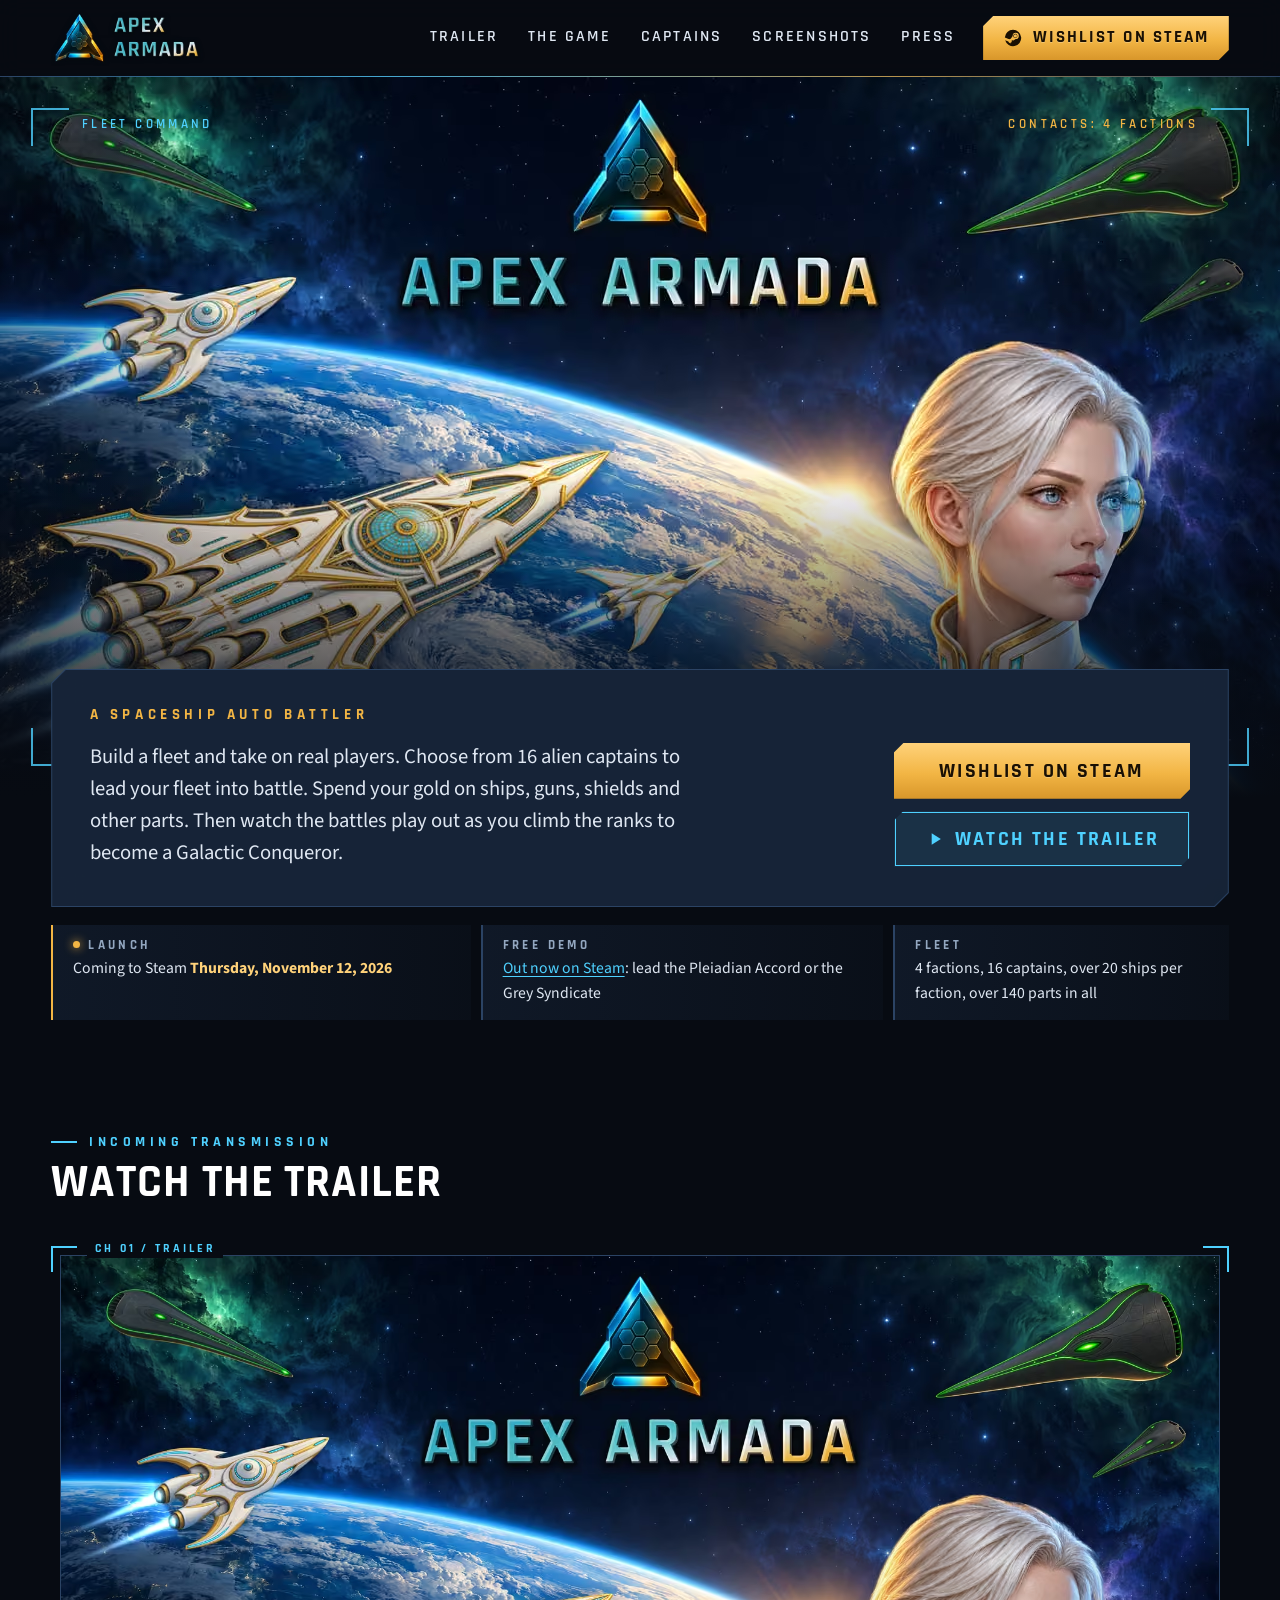
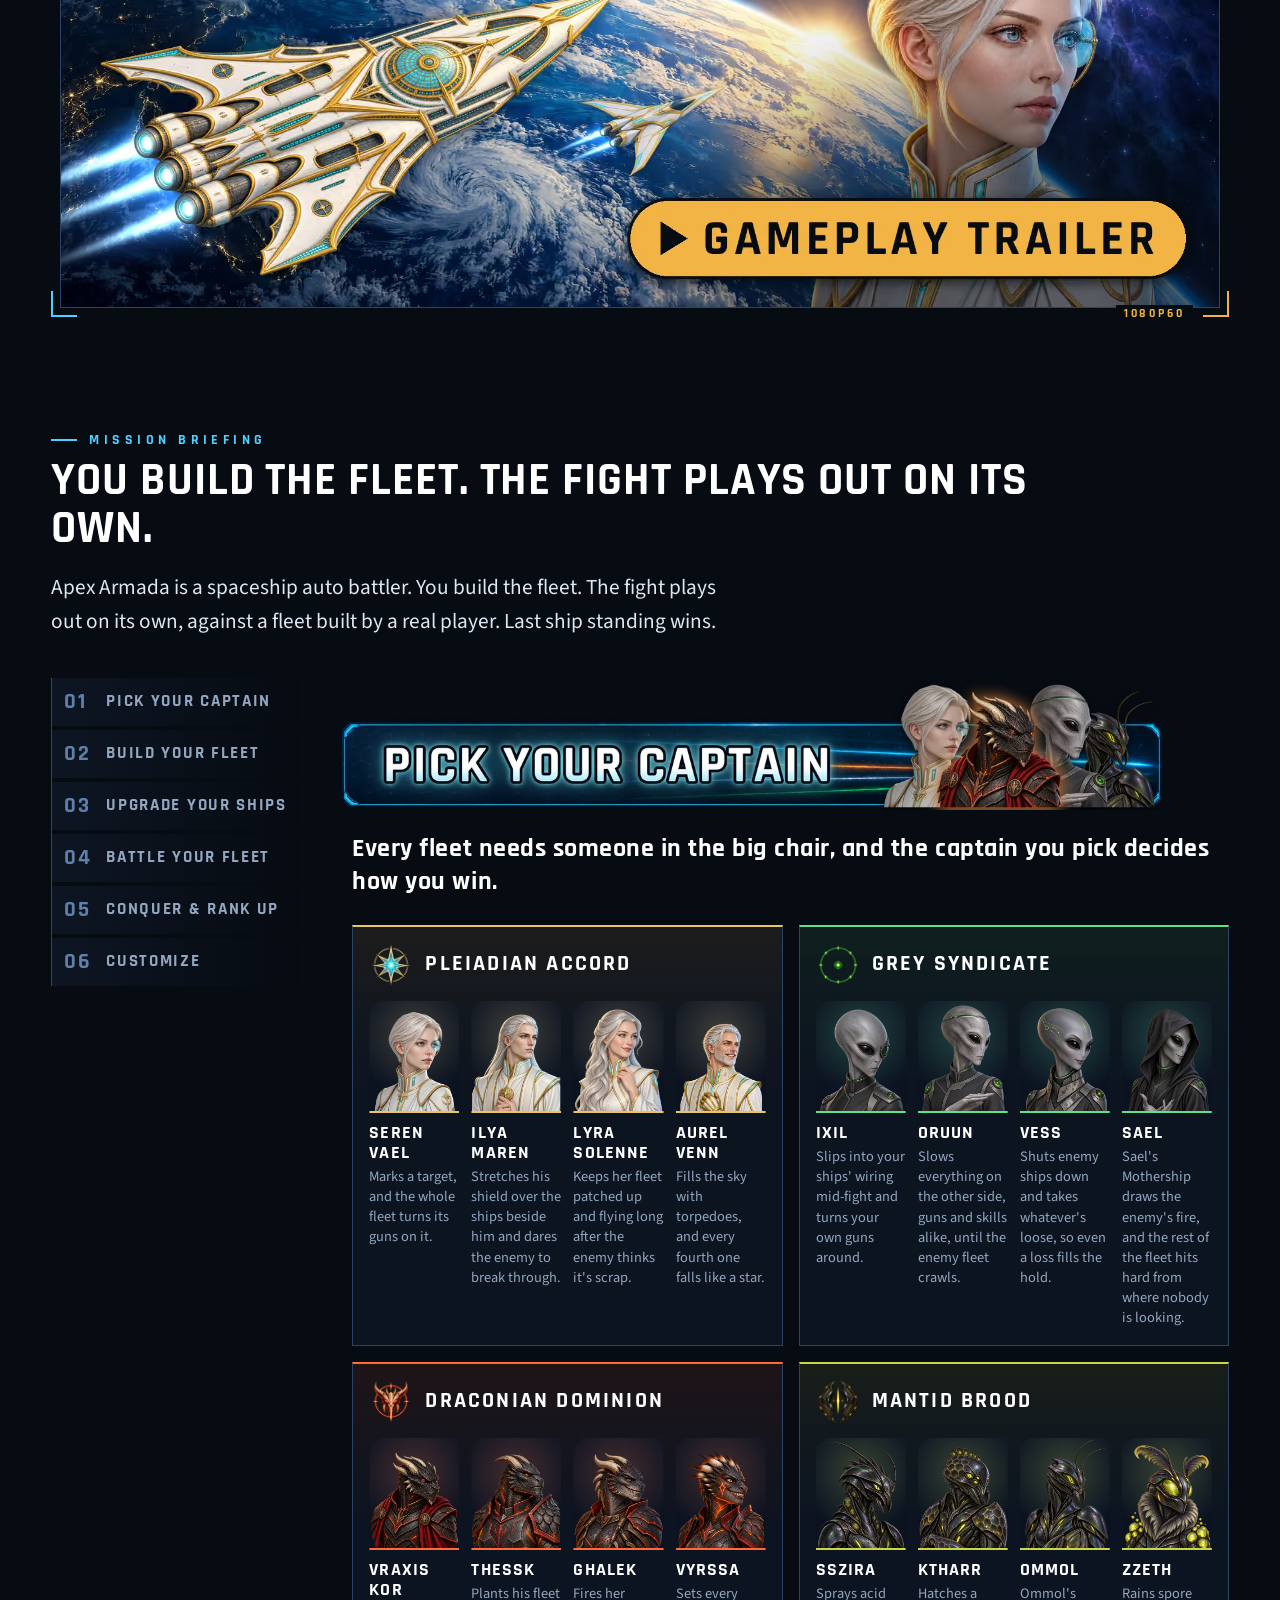
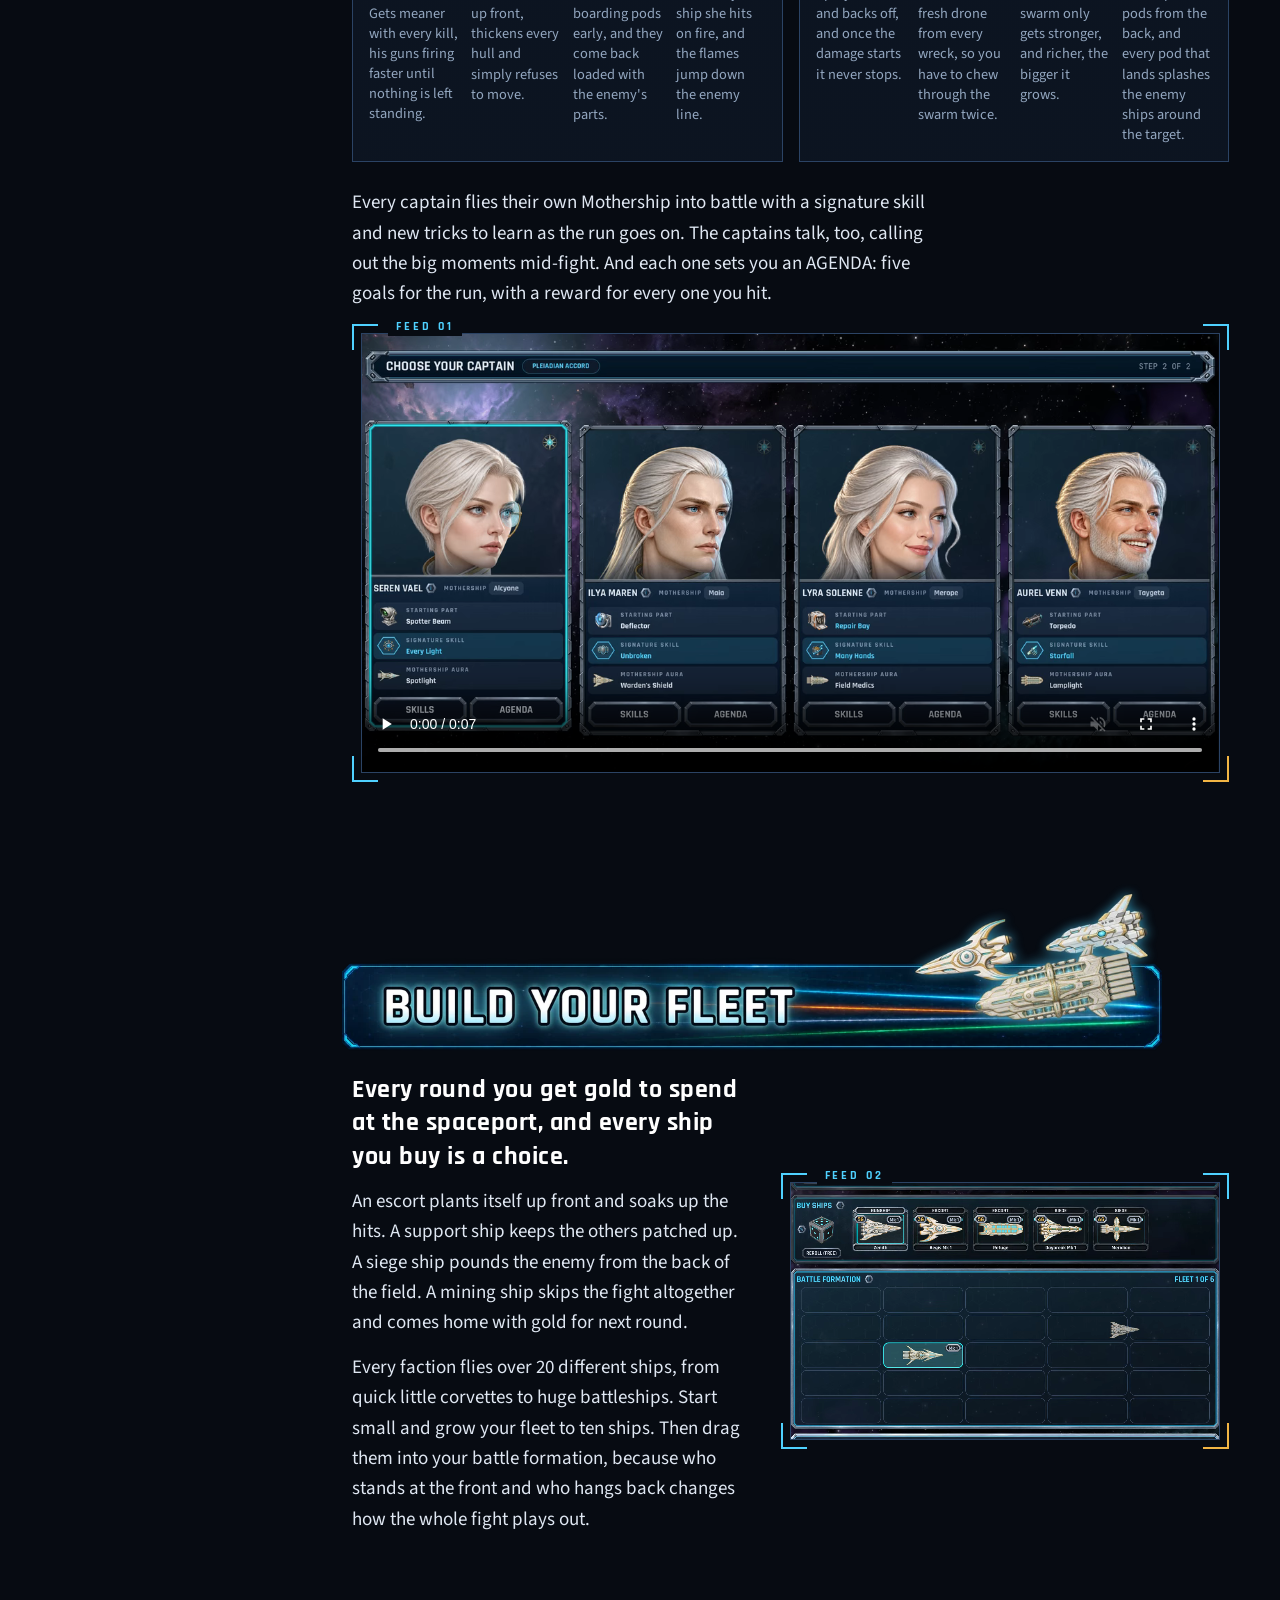
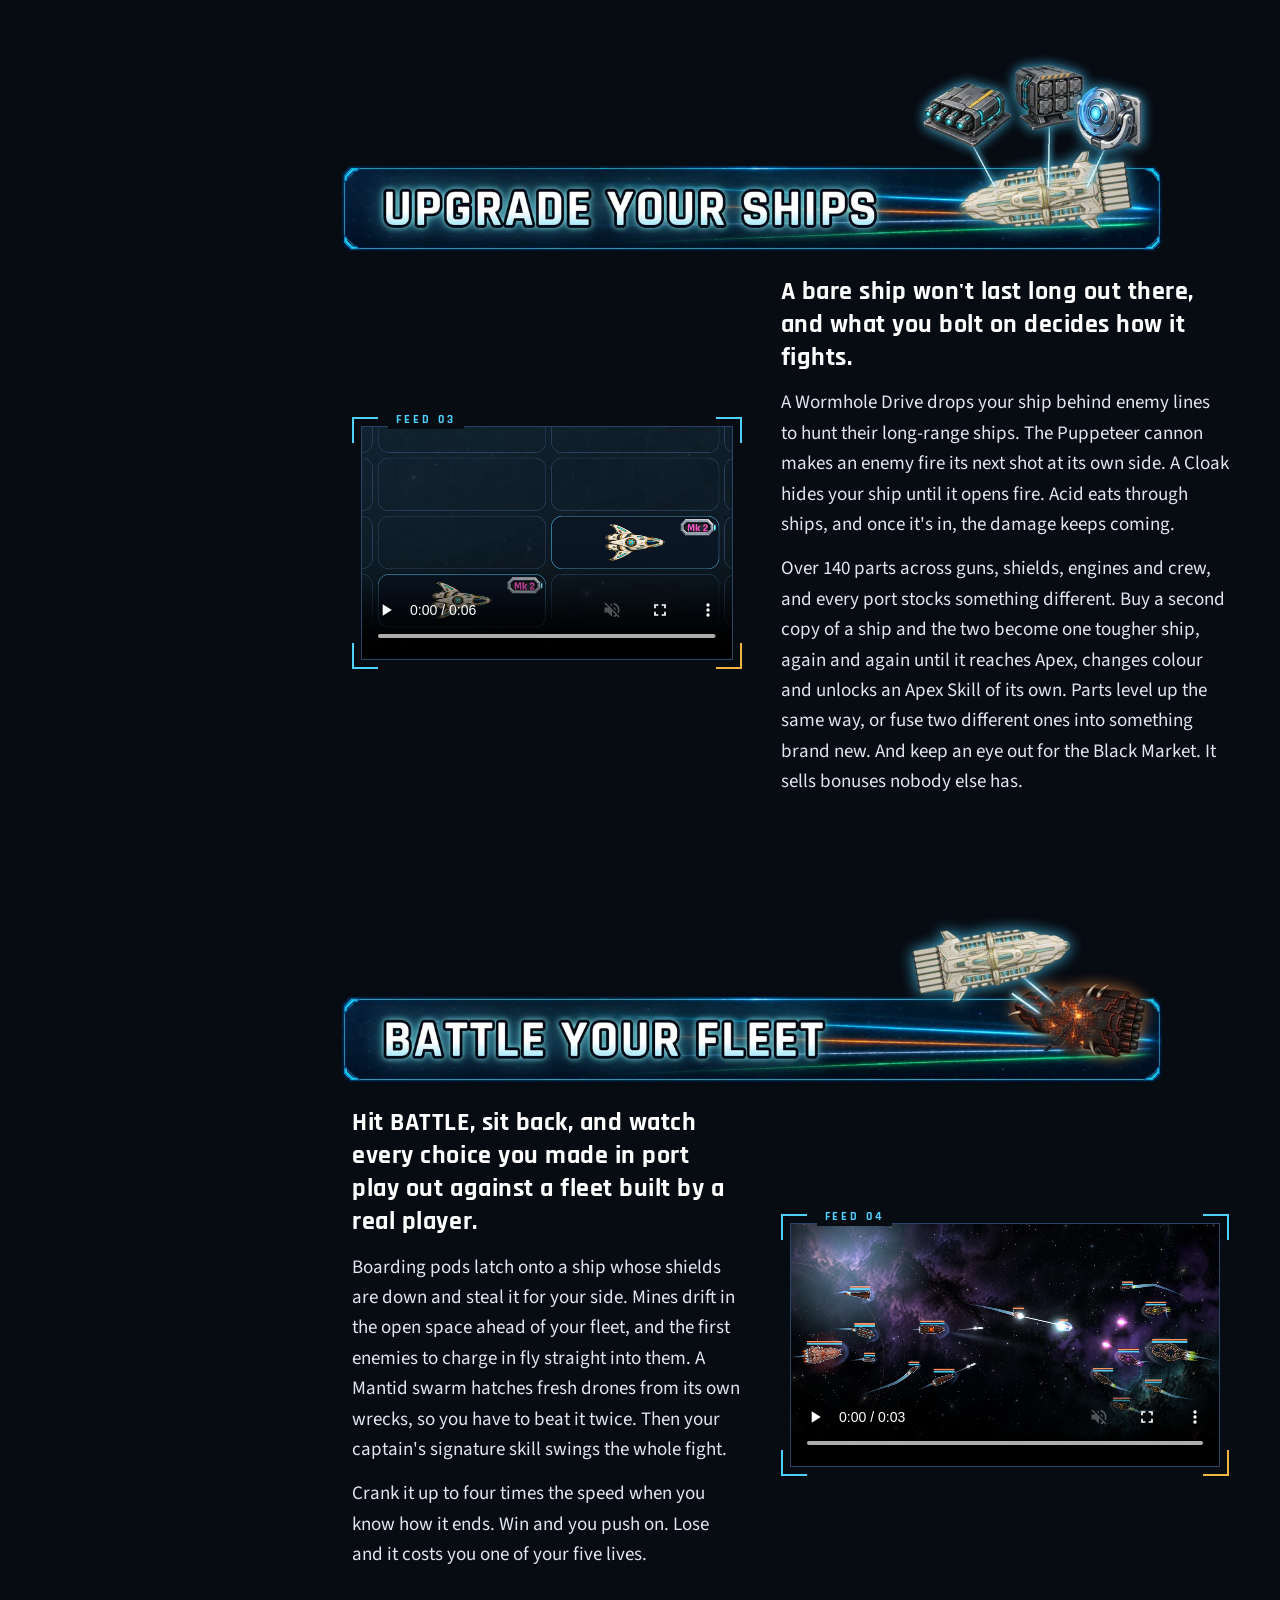
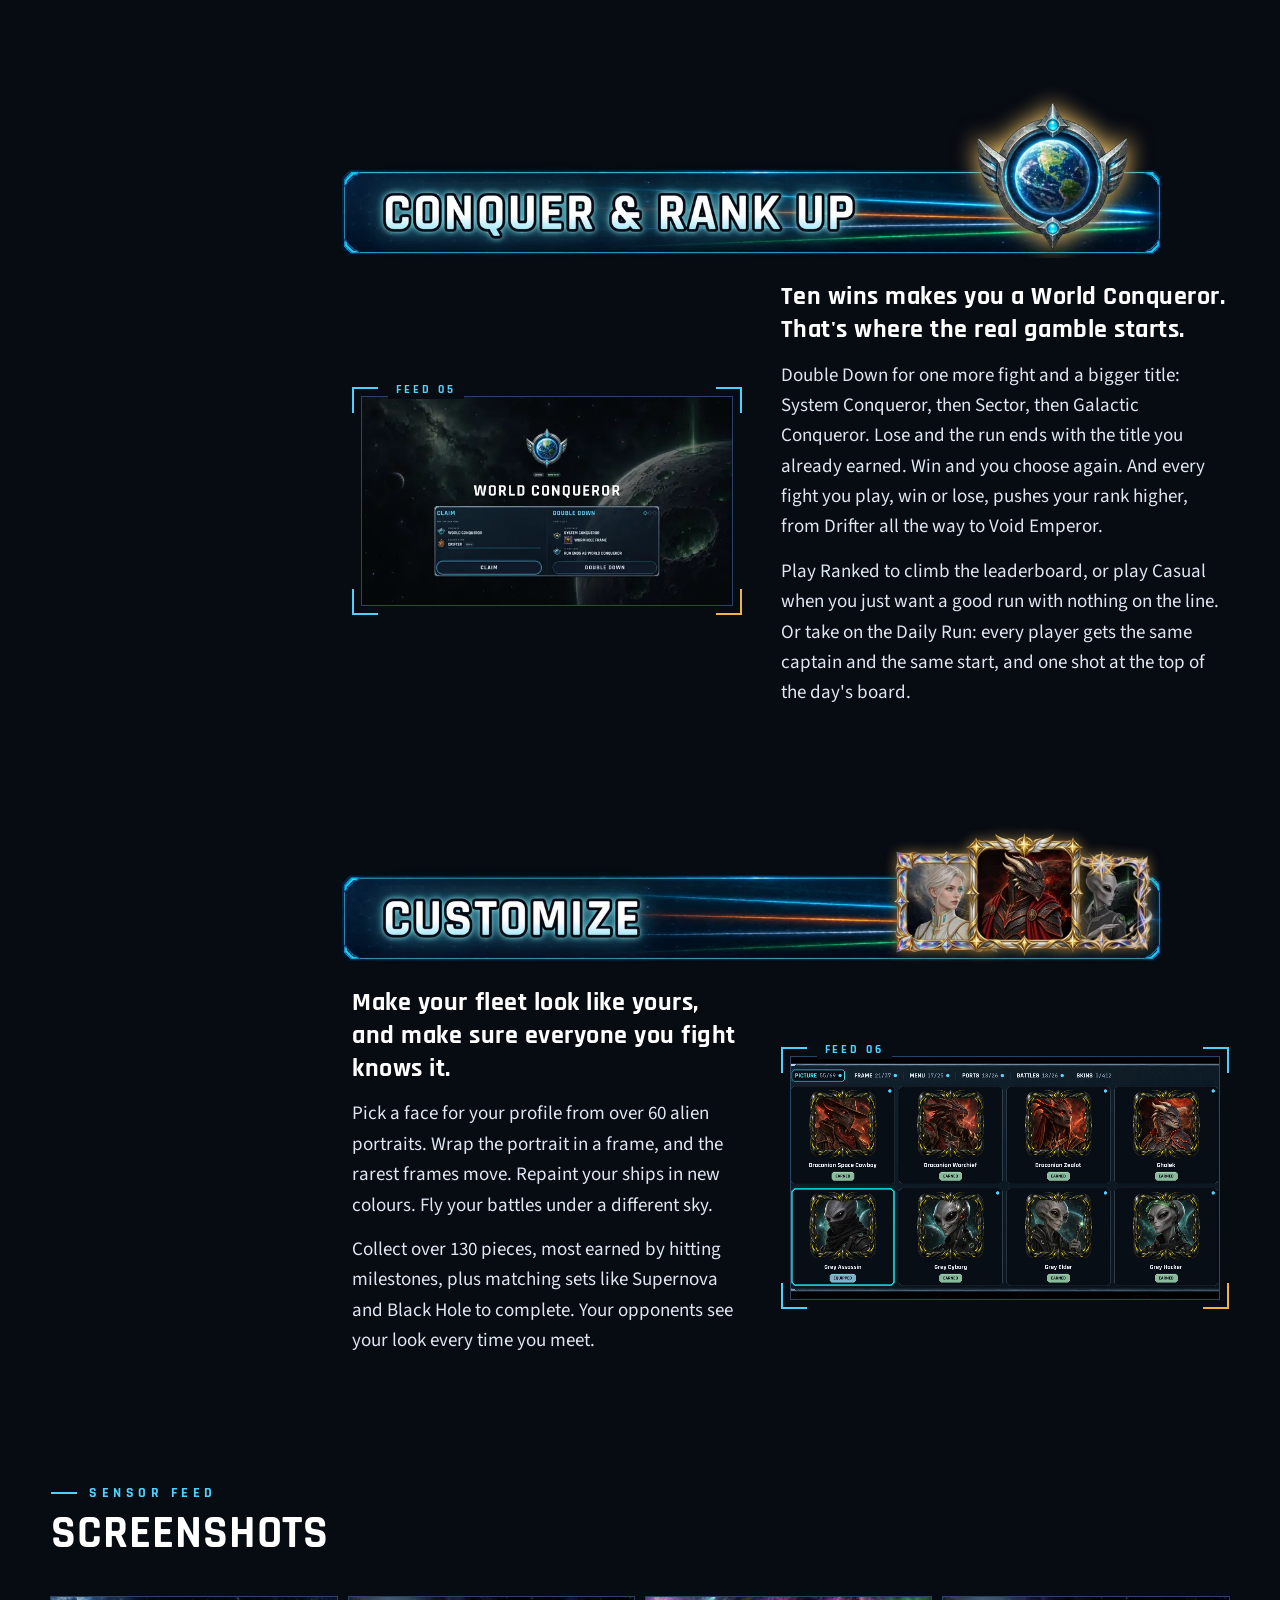
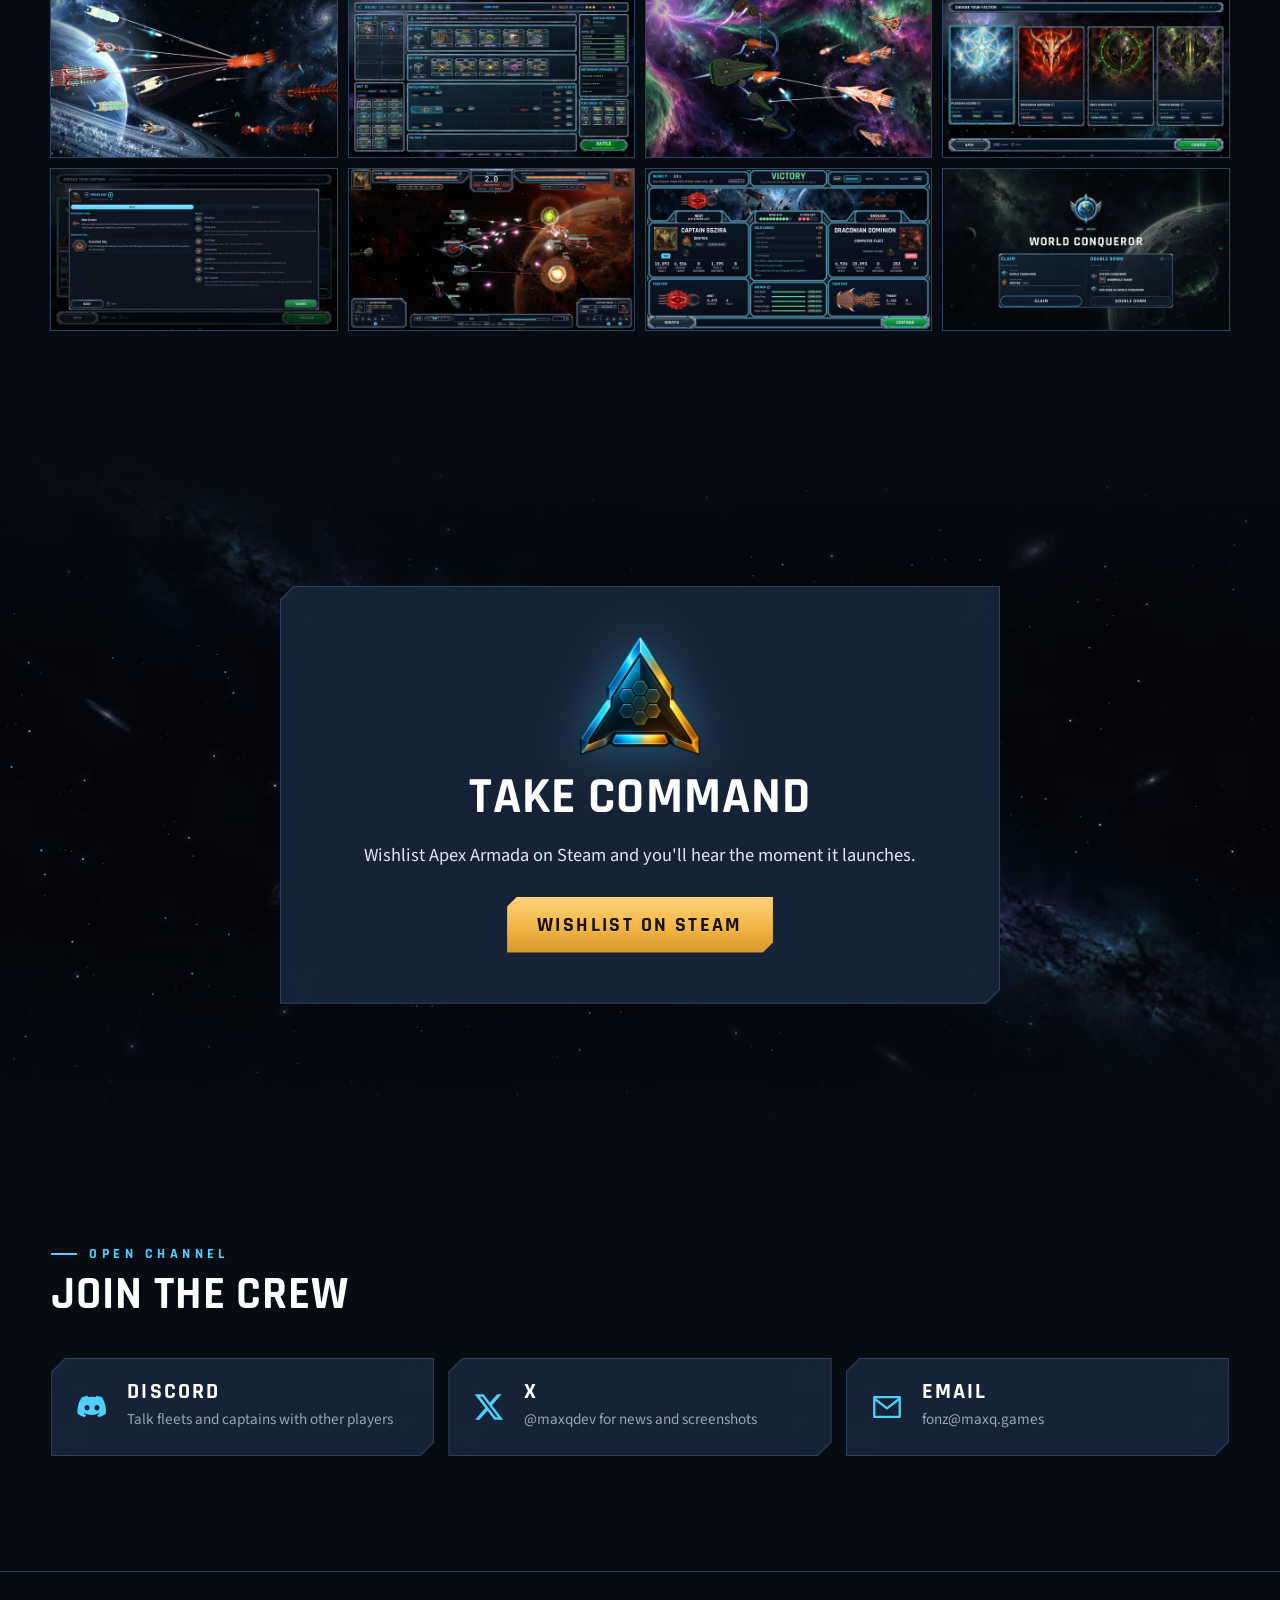
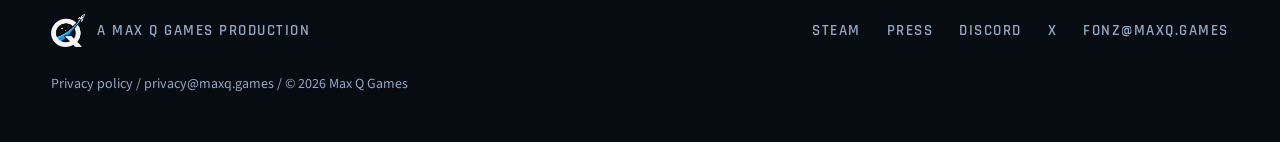
==== commit 54a81504: "Update Apex Armada press GIFs, clip poster and labels" ====
--- a/apex-armada/index.html
+++ b/apex-armada/index.html
@@ -265,7 +265,7 @@
               <p>Over 140 parts across guns, shields, engines and crew, and every port stocks something different. Buy a second copy of a ship and the two become one tougher ship, again and again until it reaches Apex, changes colour and unlocks an Apex Skill of its own. Parts level up the same way, or fuse two different ones into something brand new. And keep an eye out for the Black Market. It sells bonuses nobody else has.</p>
             </div>
             <figure class="viewport viewport--clip">
-              <video class="loop" muted loop playsinline controls preload="none" width="1232" height="770" poster="/apex-armada/media/upgrade-your-ships-poster.webp" aria-label="Gameplay clip: fitting parts to a ship">
+              <video class="loop" muted loop playsinline controls preload="none" width="1232" height="770" poster="/apex-armada/media/upgrade-your-ships-poster.webp" aria-label="Gameplay clip: merging two copies of a ship into one stronger ship">
                 <source src="/apex-armada/media/upgrade-your-ships.webm" type="video/webm">
                 <source src="/apex-armada/media/upgrade-your-ships.mp4" type="video/mp4">
               </video>
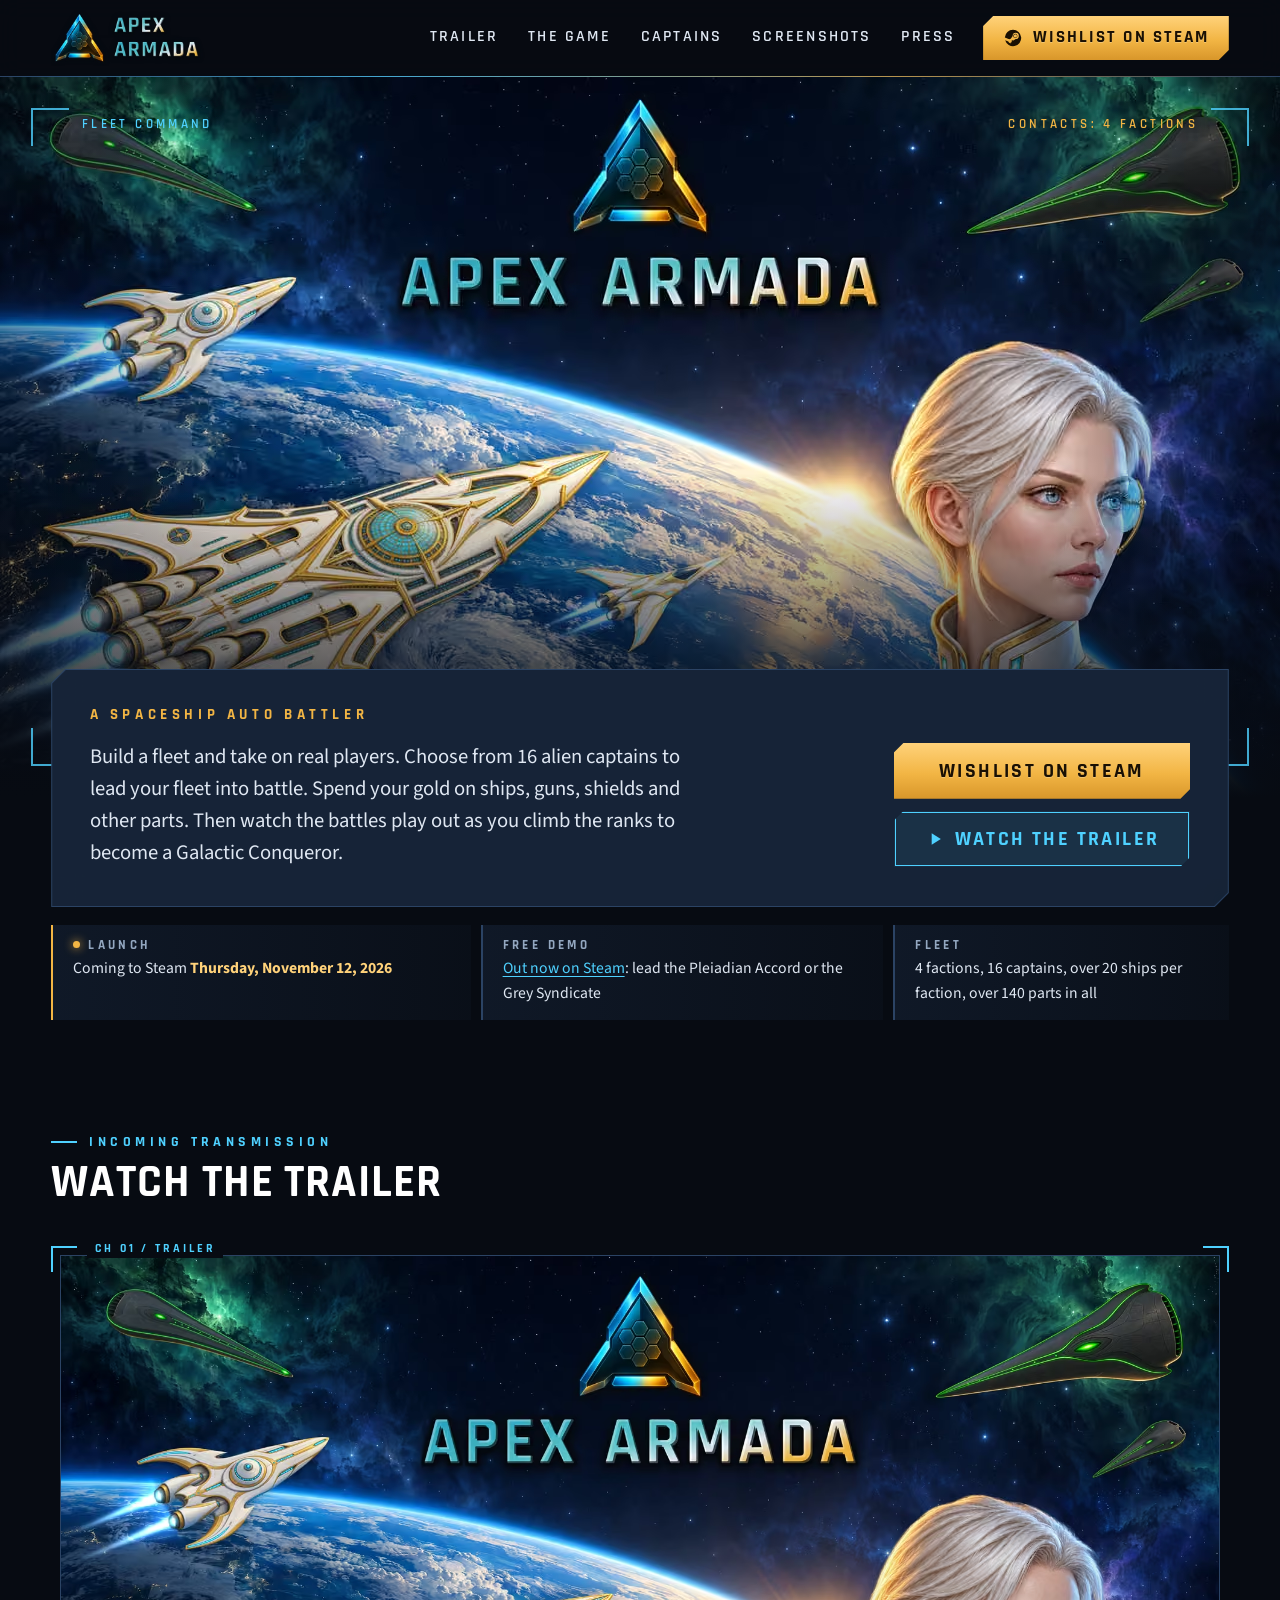
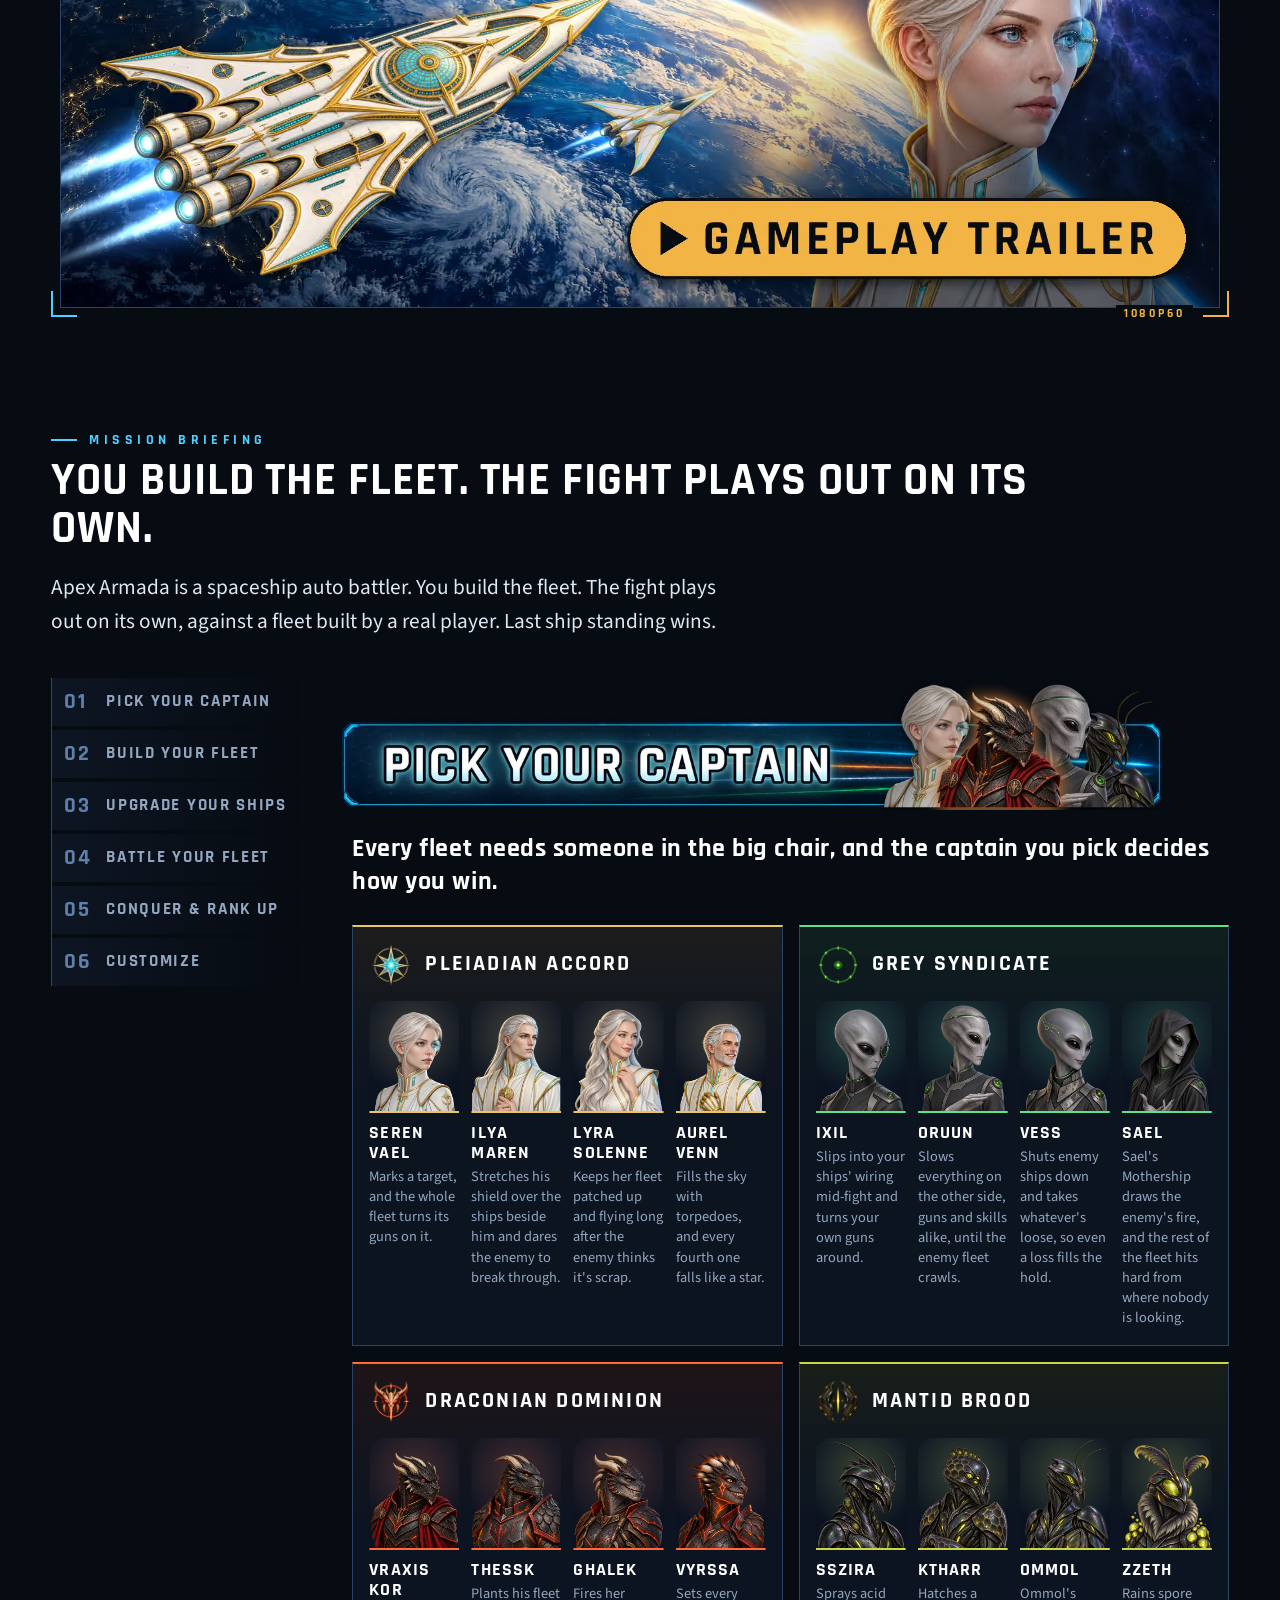
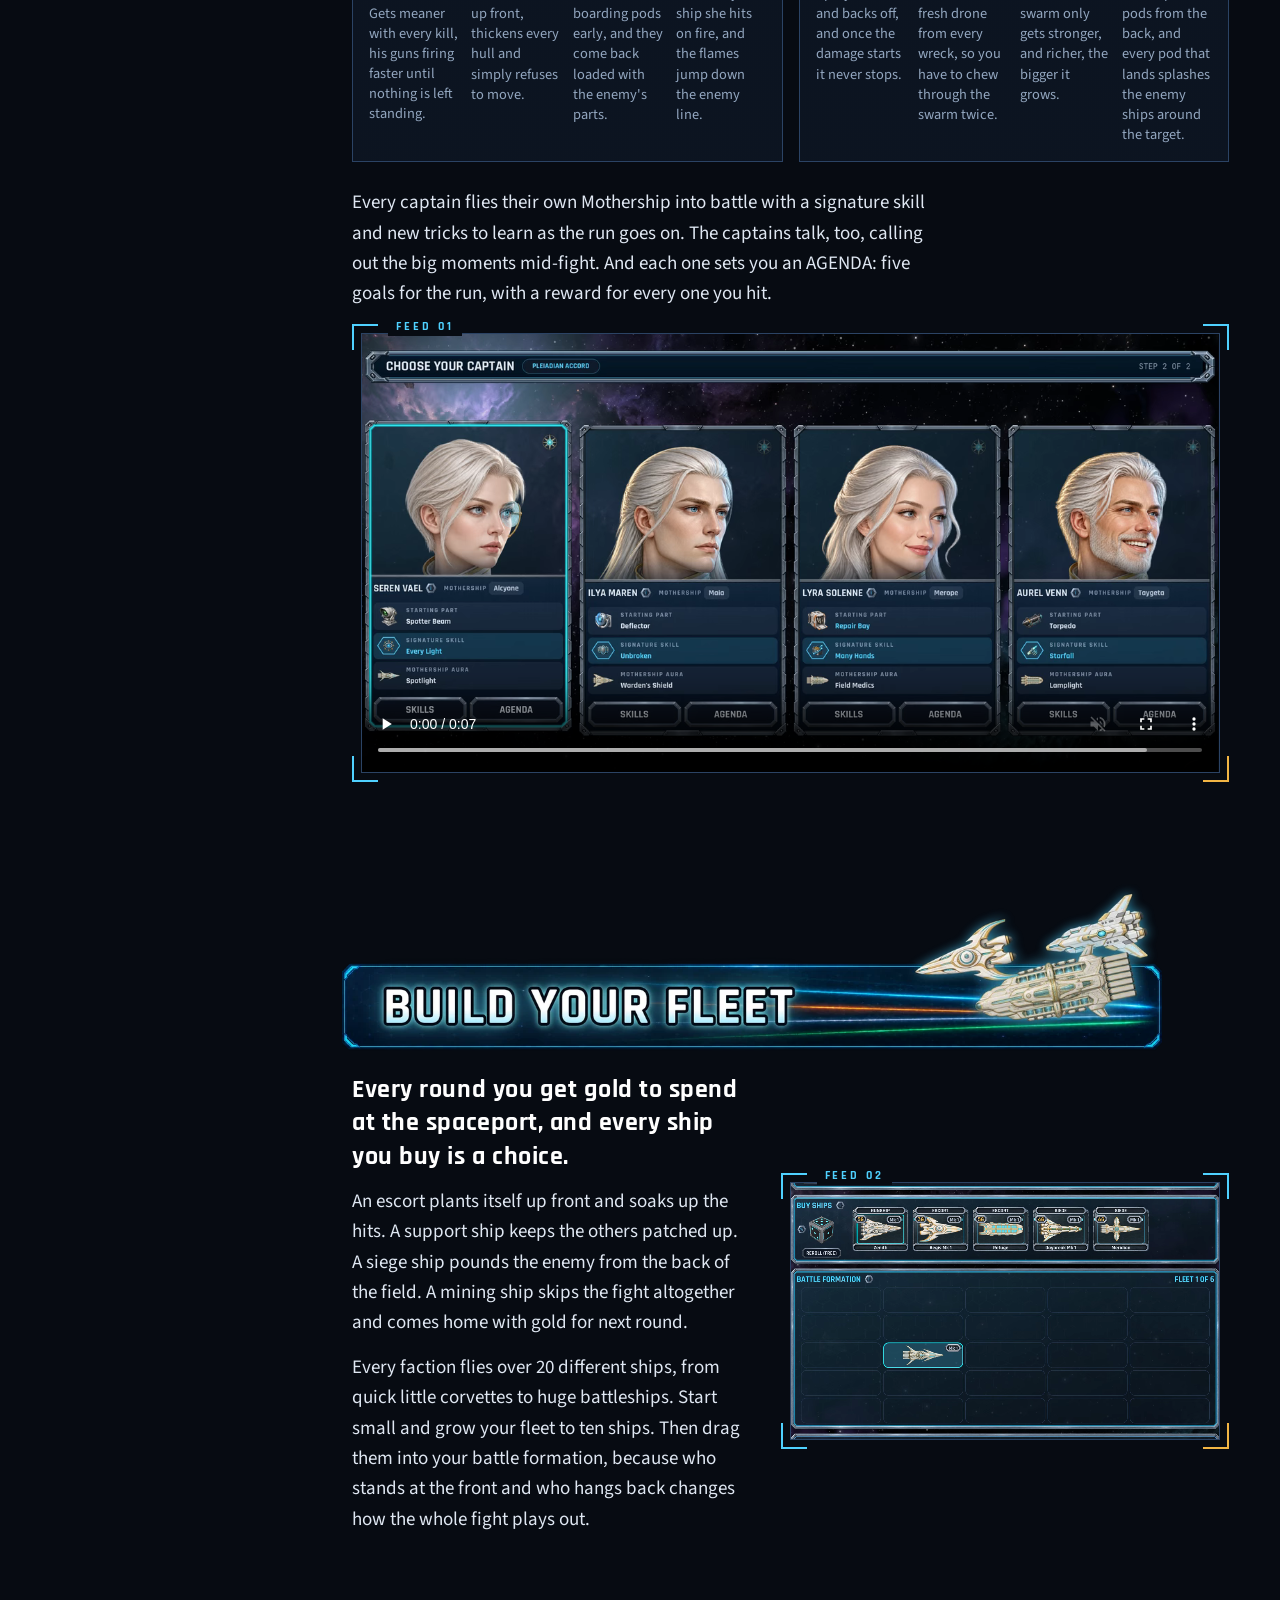
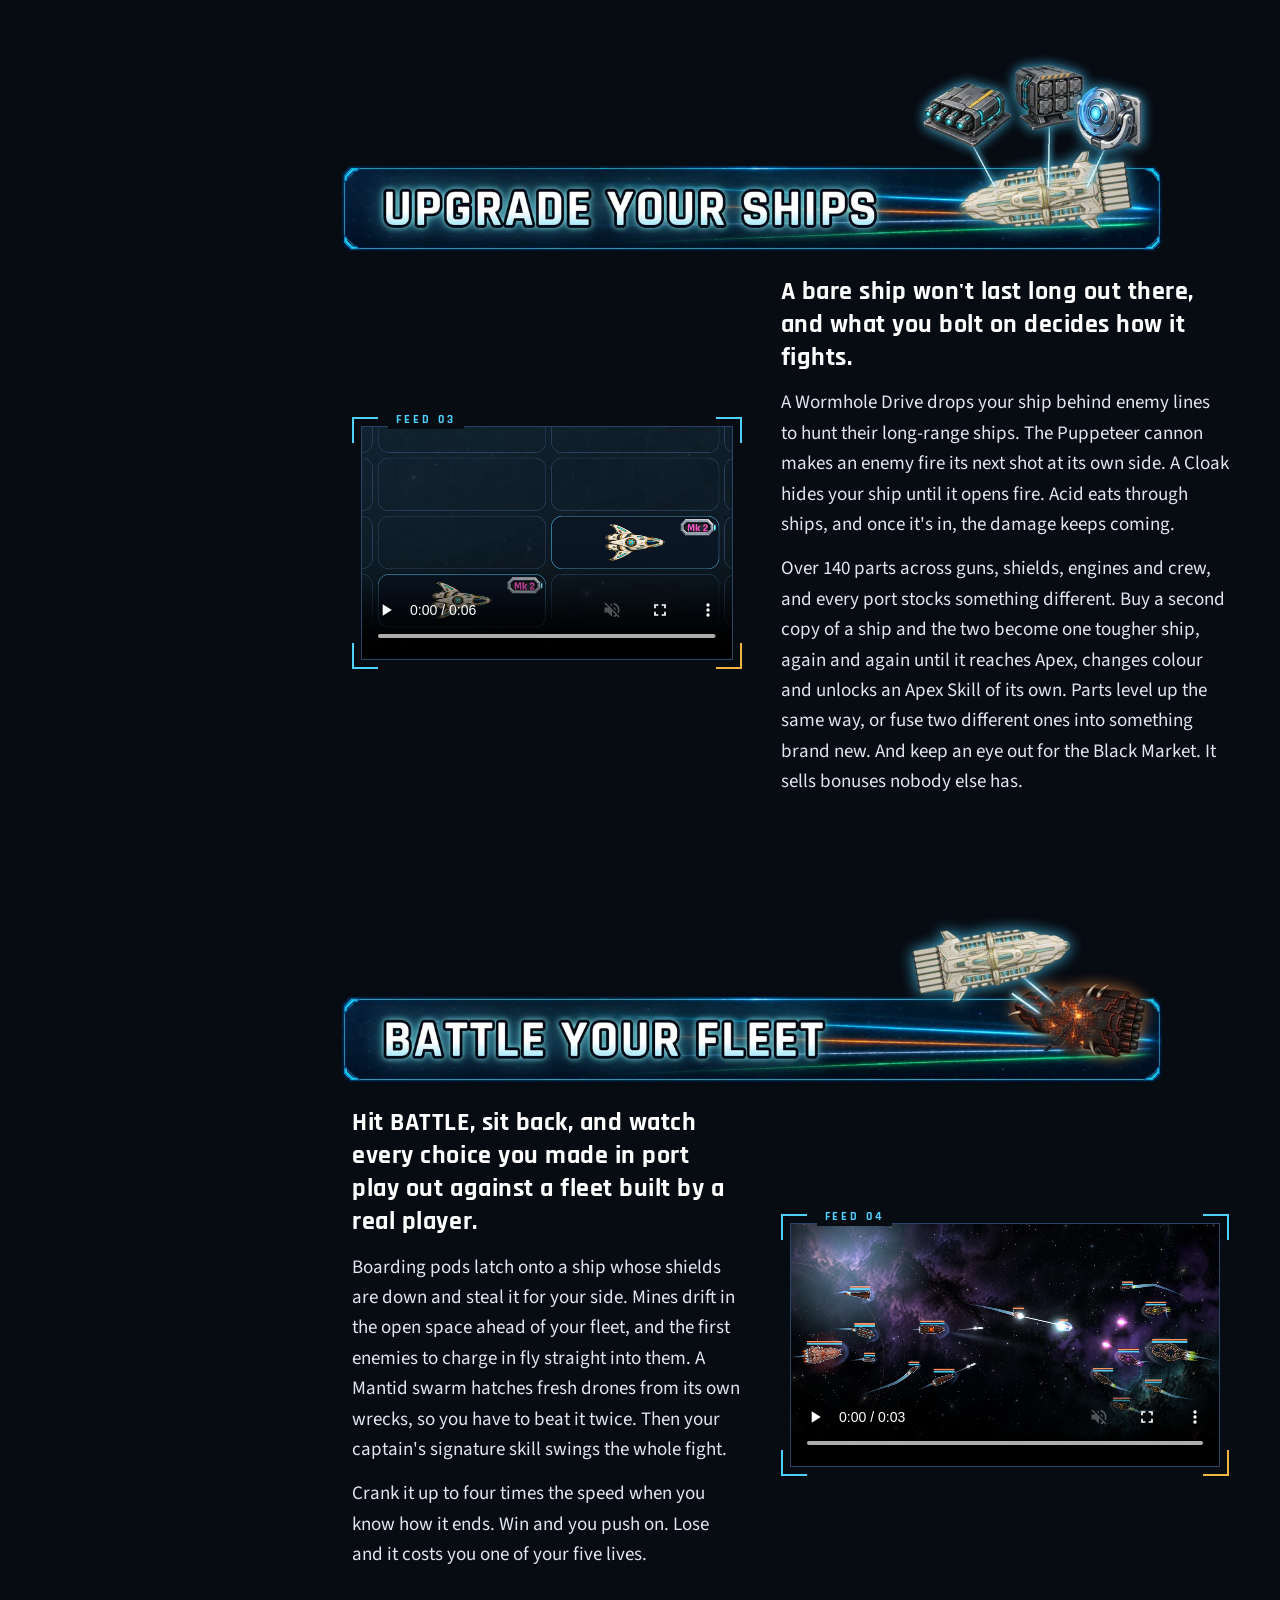
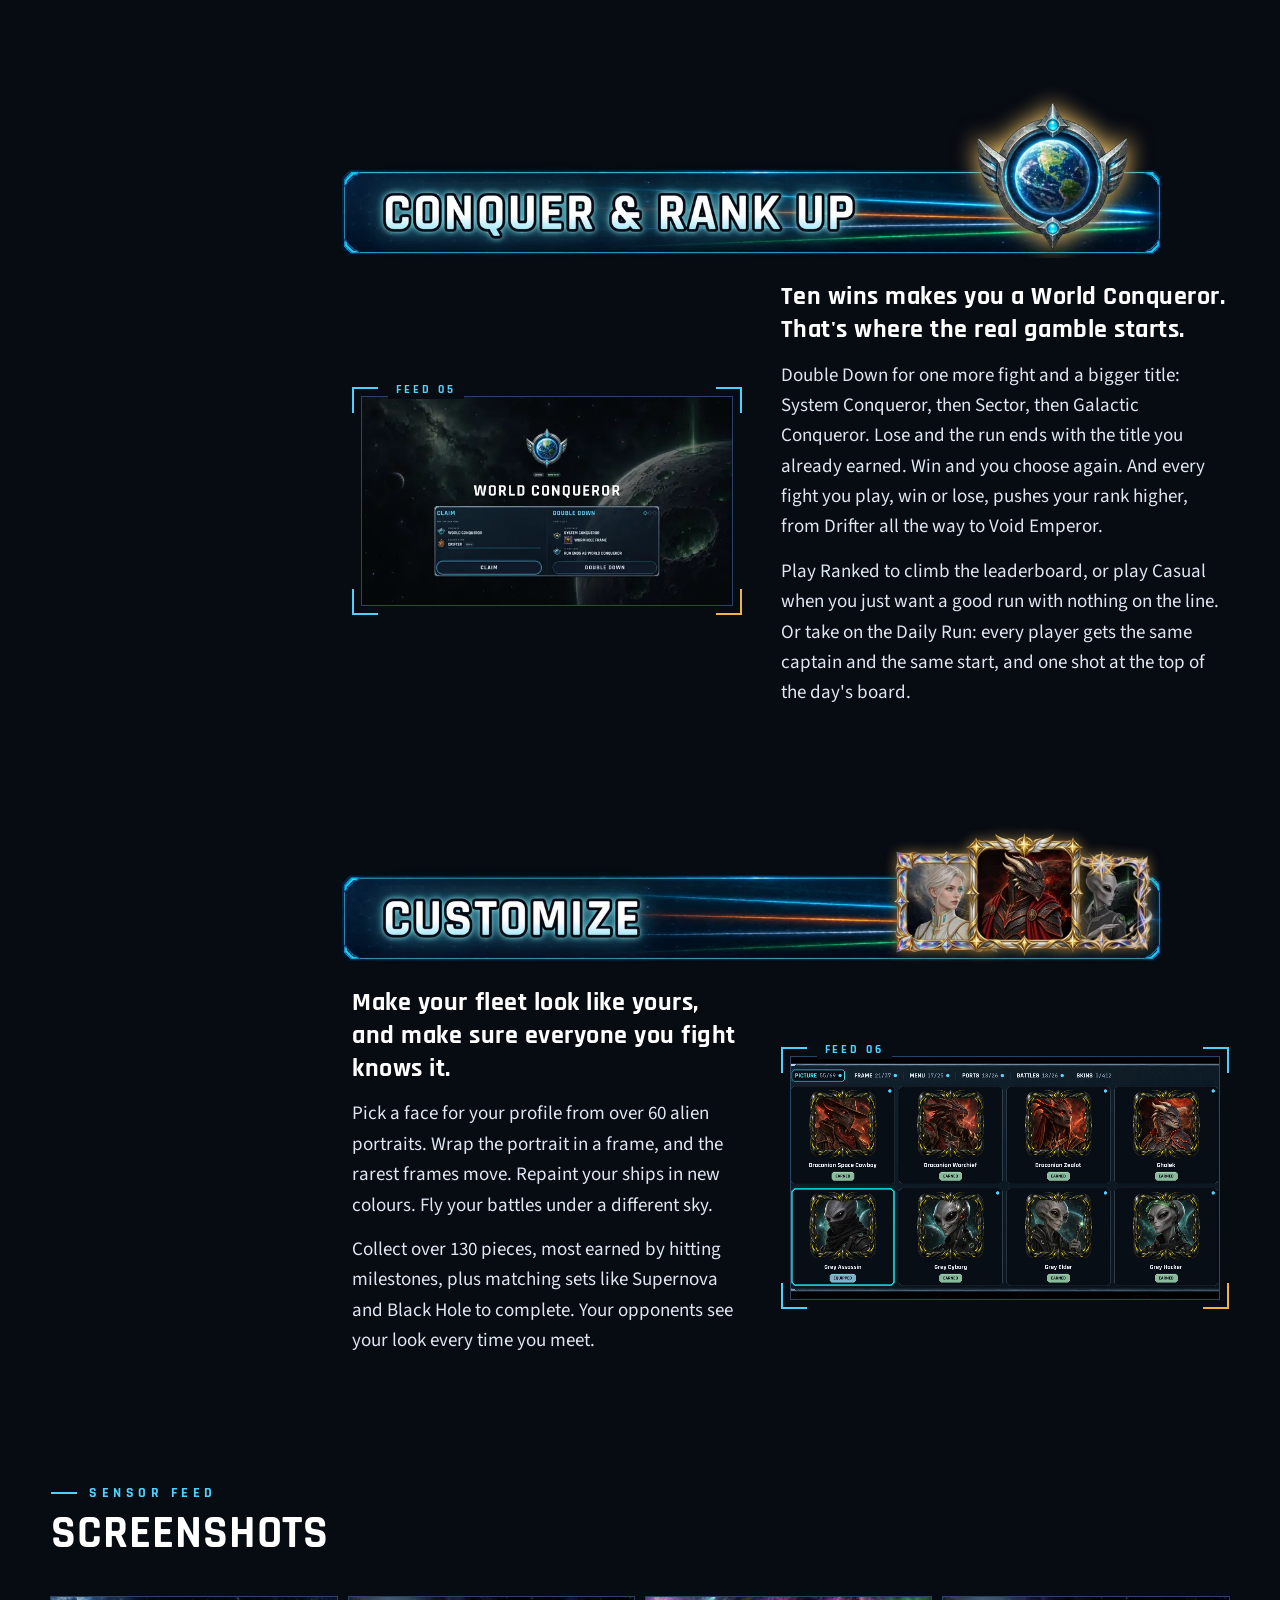
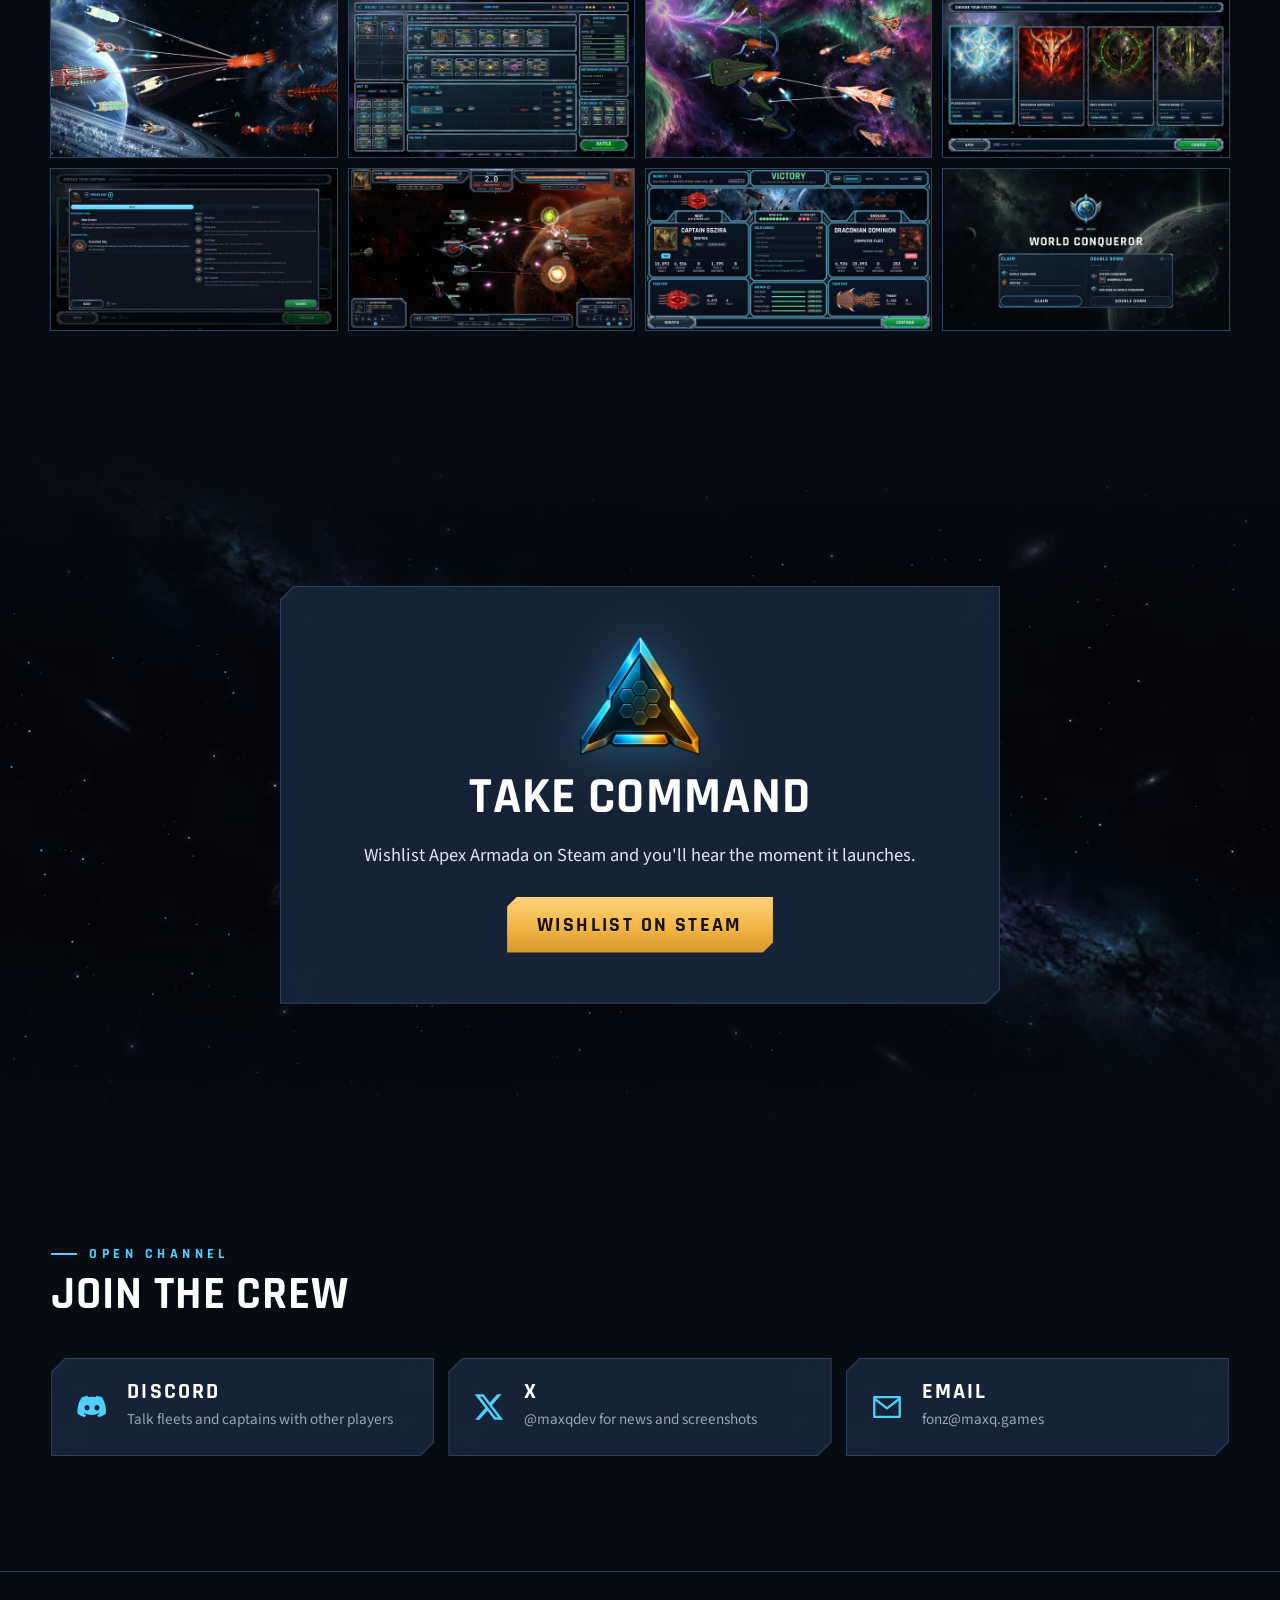
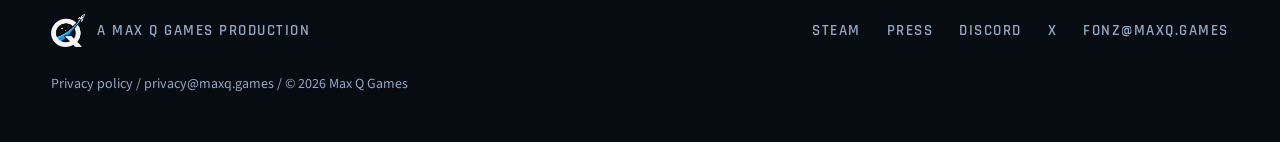
==== commit 6689493d: "Play the Apex Armada trailer from YouTube" ====
--- a/apex-armada/index.html
+++ b/apex-armada/index.html
@@ -141,7 +141,7 @@
       <p class="eyebrow">Incoming transmission</p>
       <h2 id="trailer-title">Watch the trailer</h2>
     </div>
-    <div class="viewport viewport--trailer" data-youtube="" data-video="/apex-armada/media/trailer.mp4">
+    <div class="viewport viewport--trailer" data-youtube="UZvZ4L1WvkA" data-video="/apex-armada/media/trailer.mp4">
       <button class="trailer__play" type="button" aria-label="Play the Apex Armada trailer">
         <picture>
           <source type="image/avif" srcset="/apex-armada/img/trailer-poster-960.avif 960w, /apex-armada/img/trailer-poster-1920.avif 1920w" sizes="(min-width: 1400px) 1280px, 94vw">
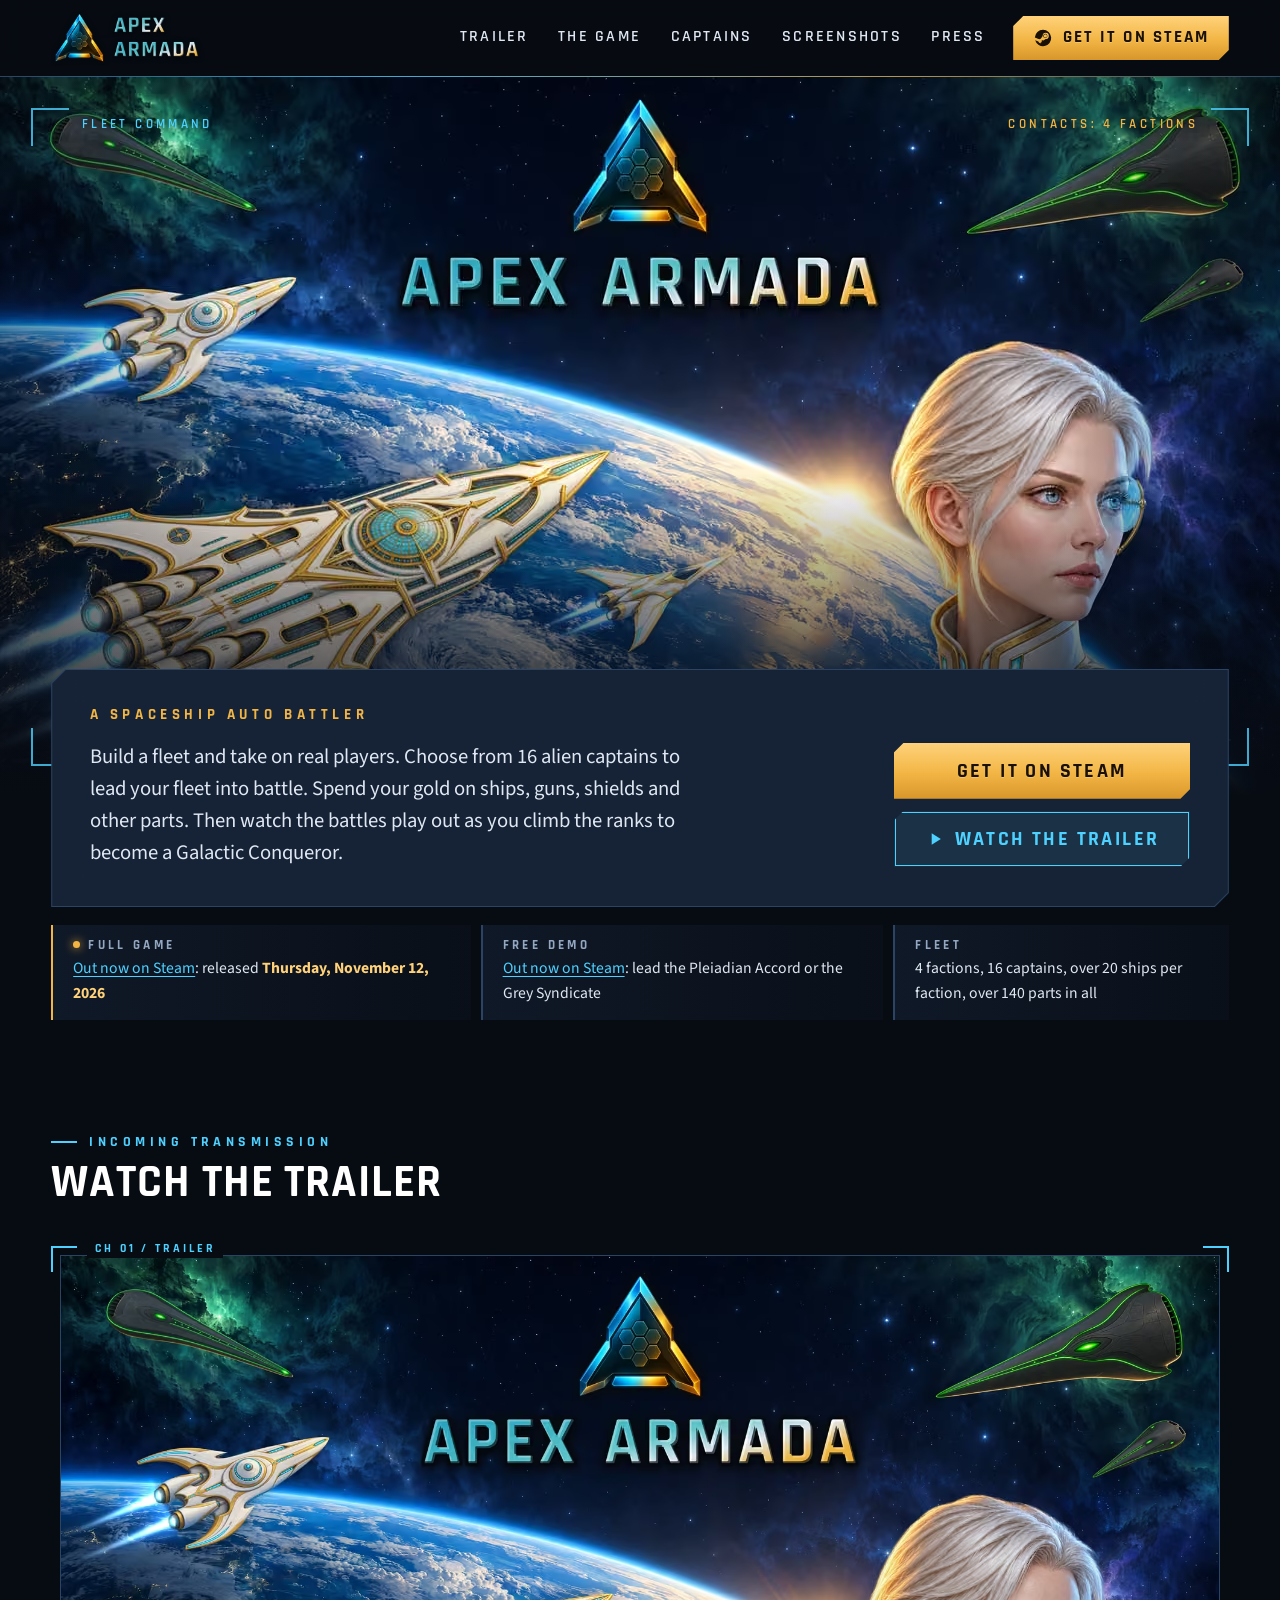
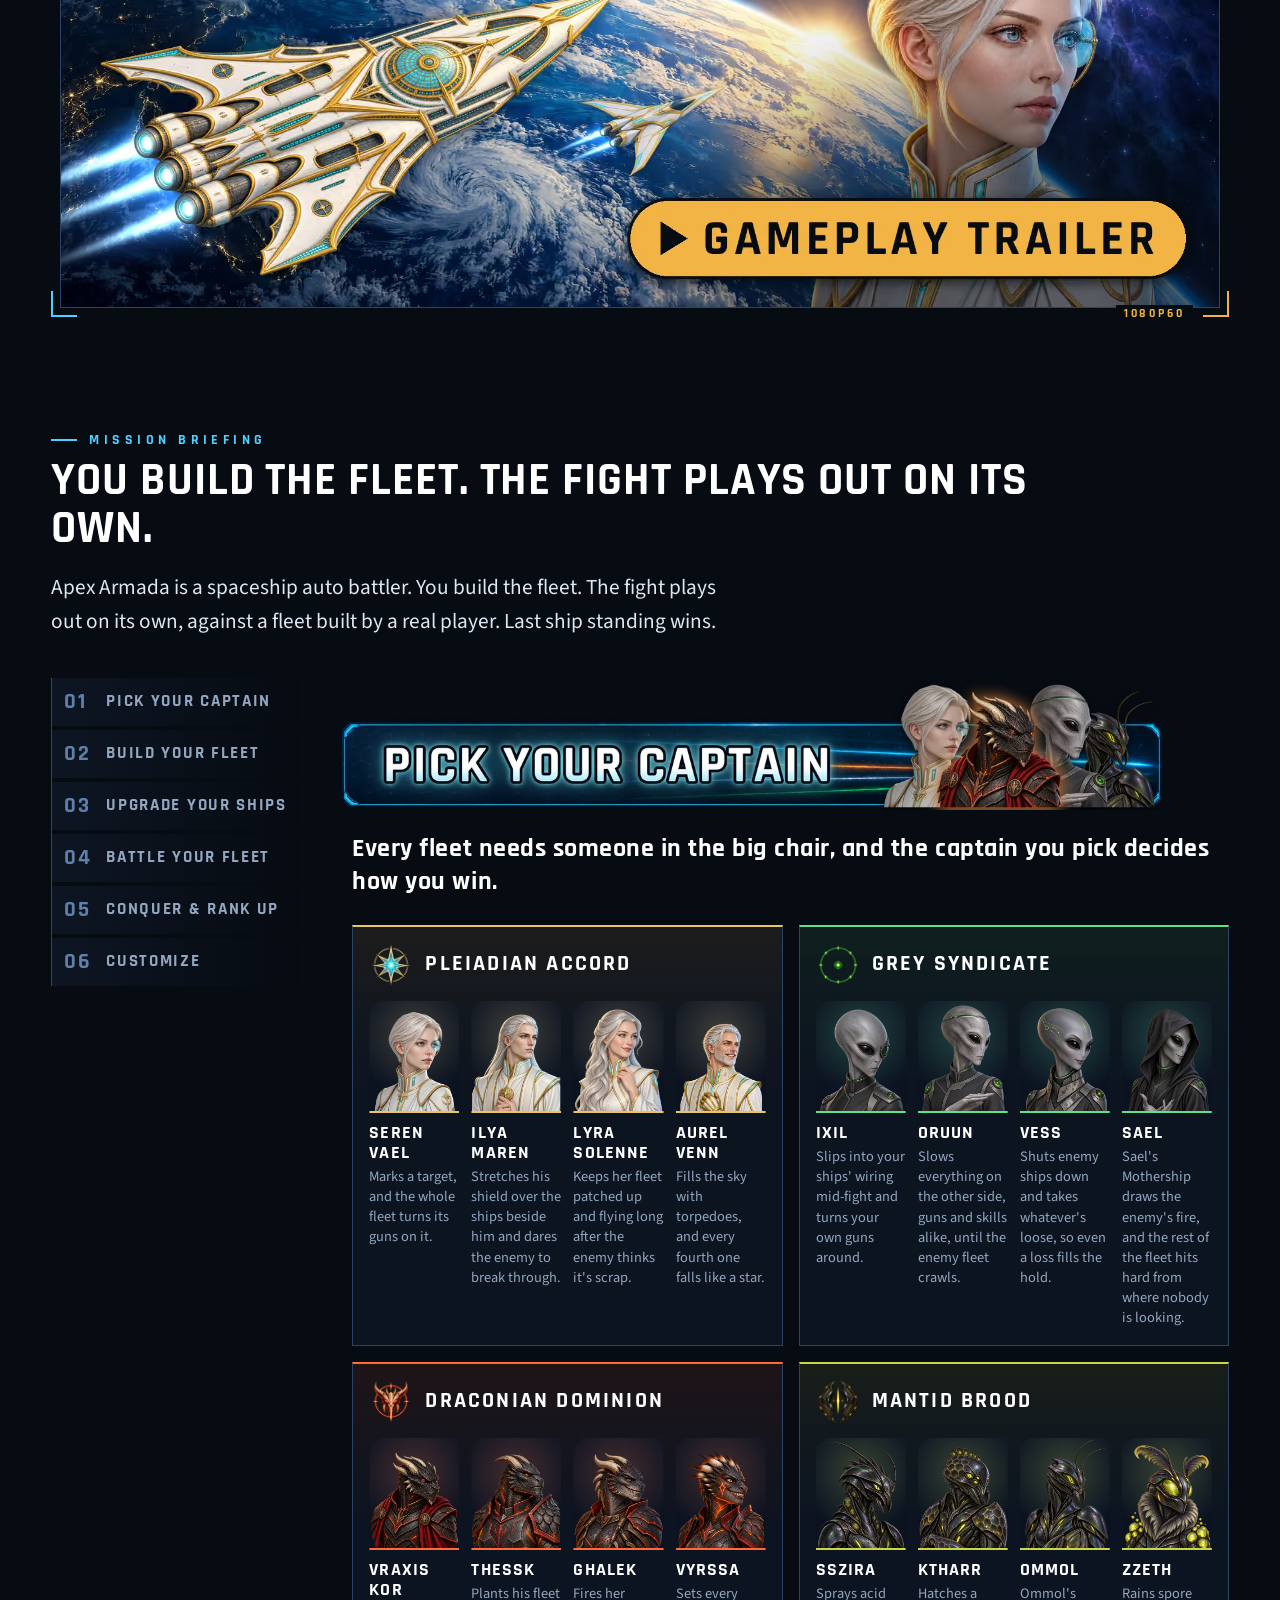
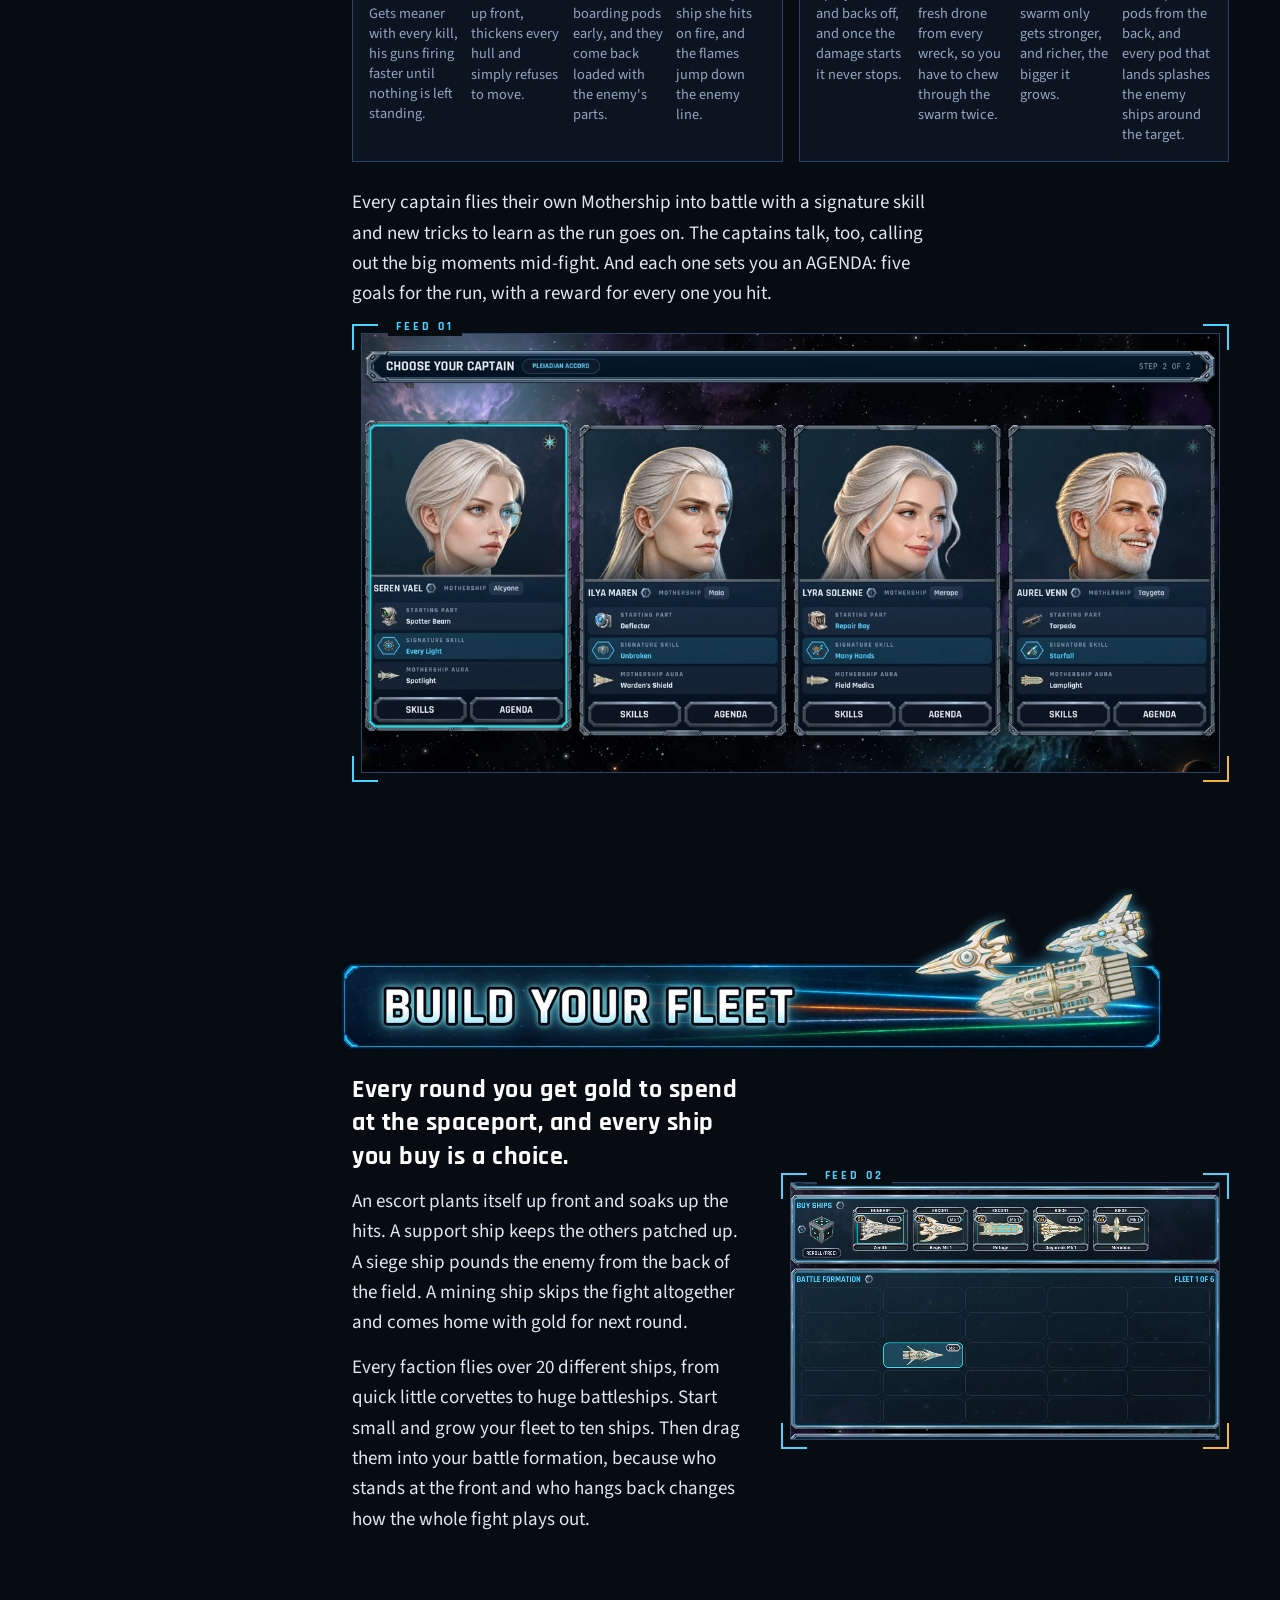
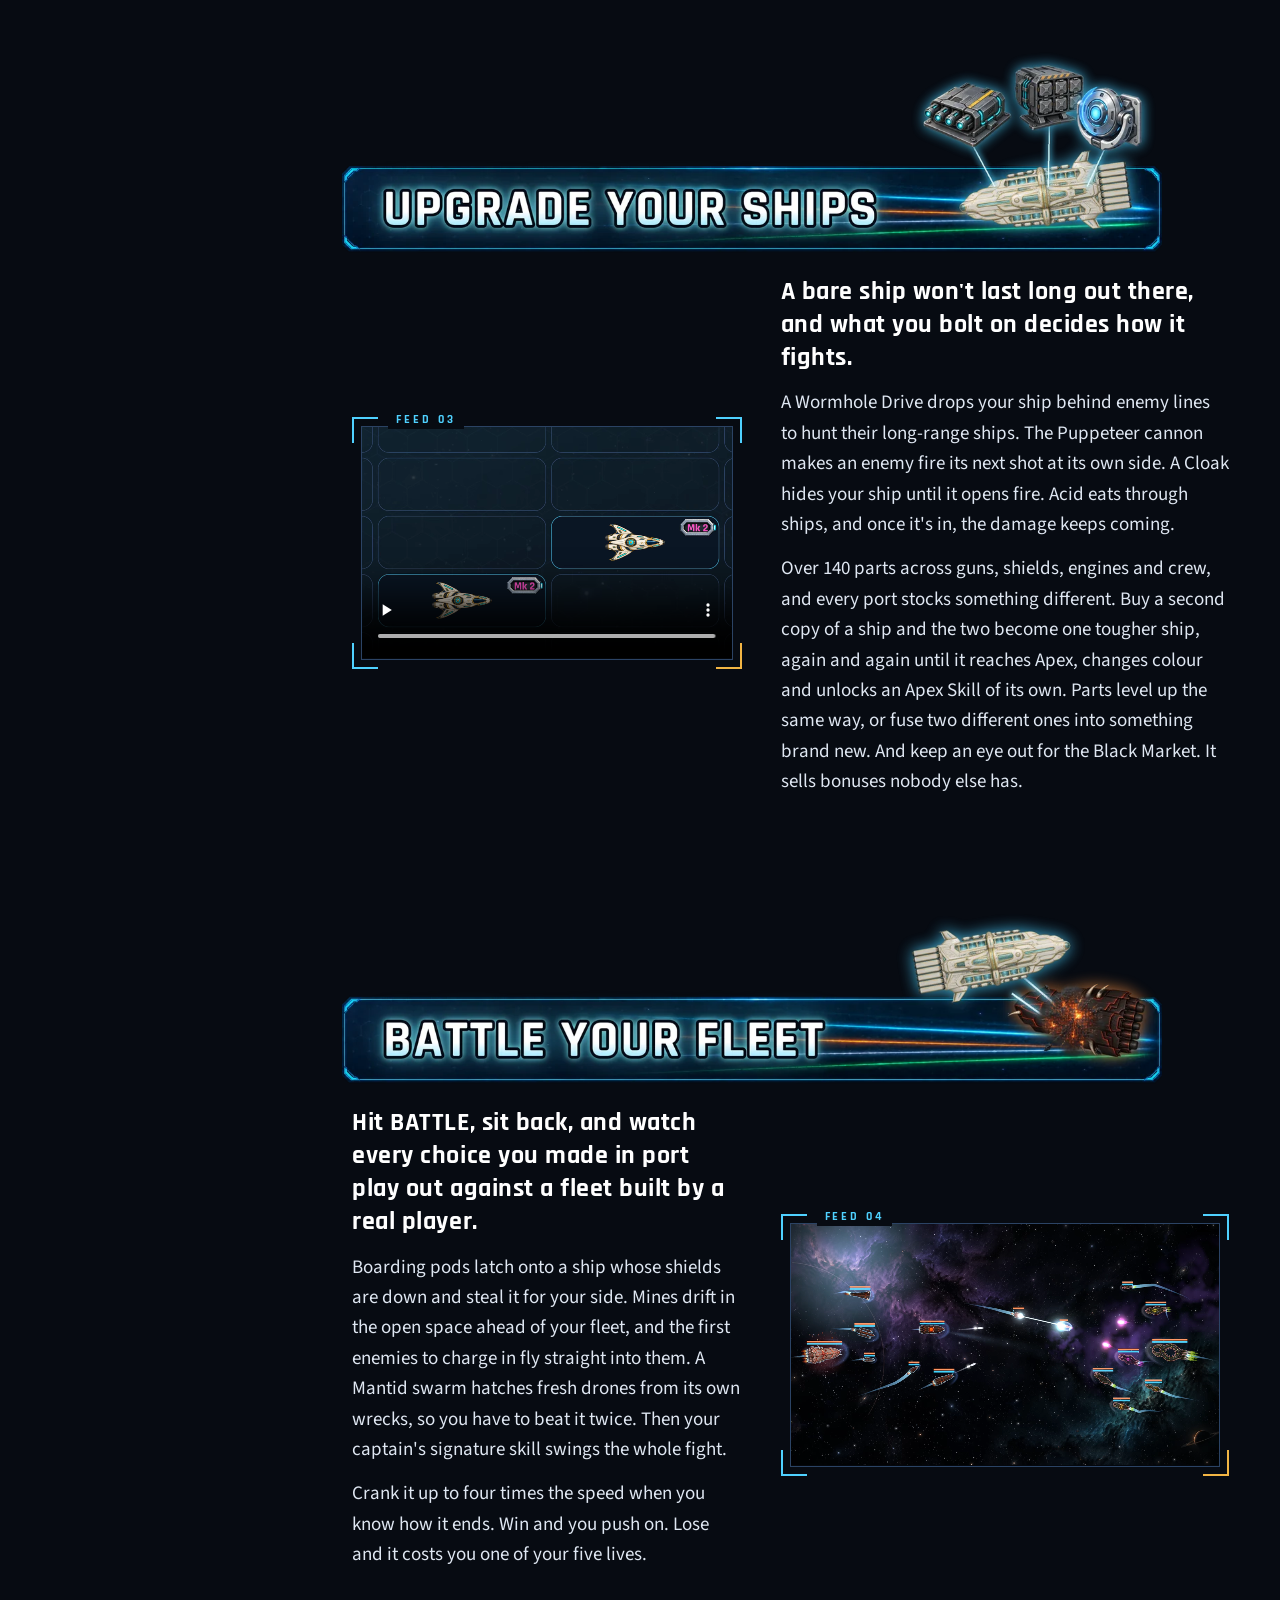
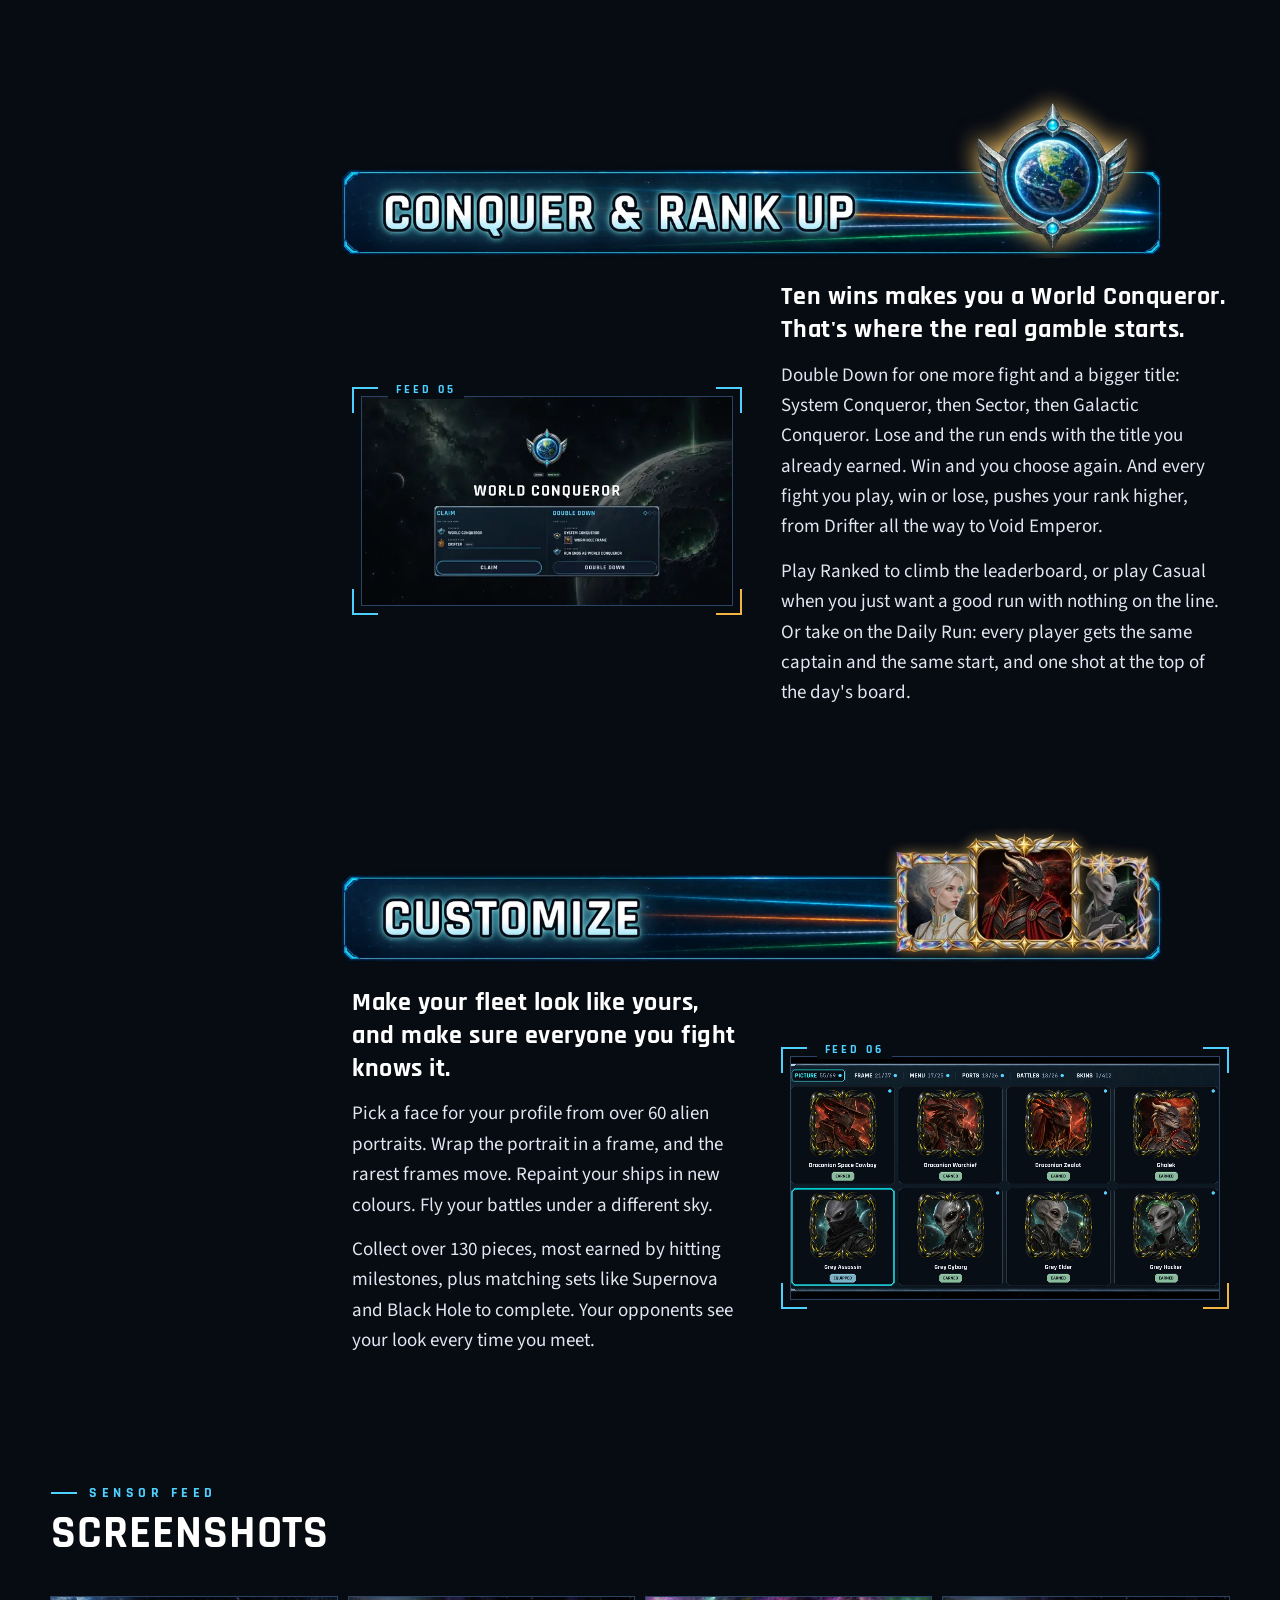
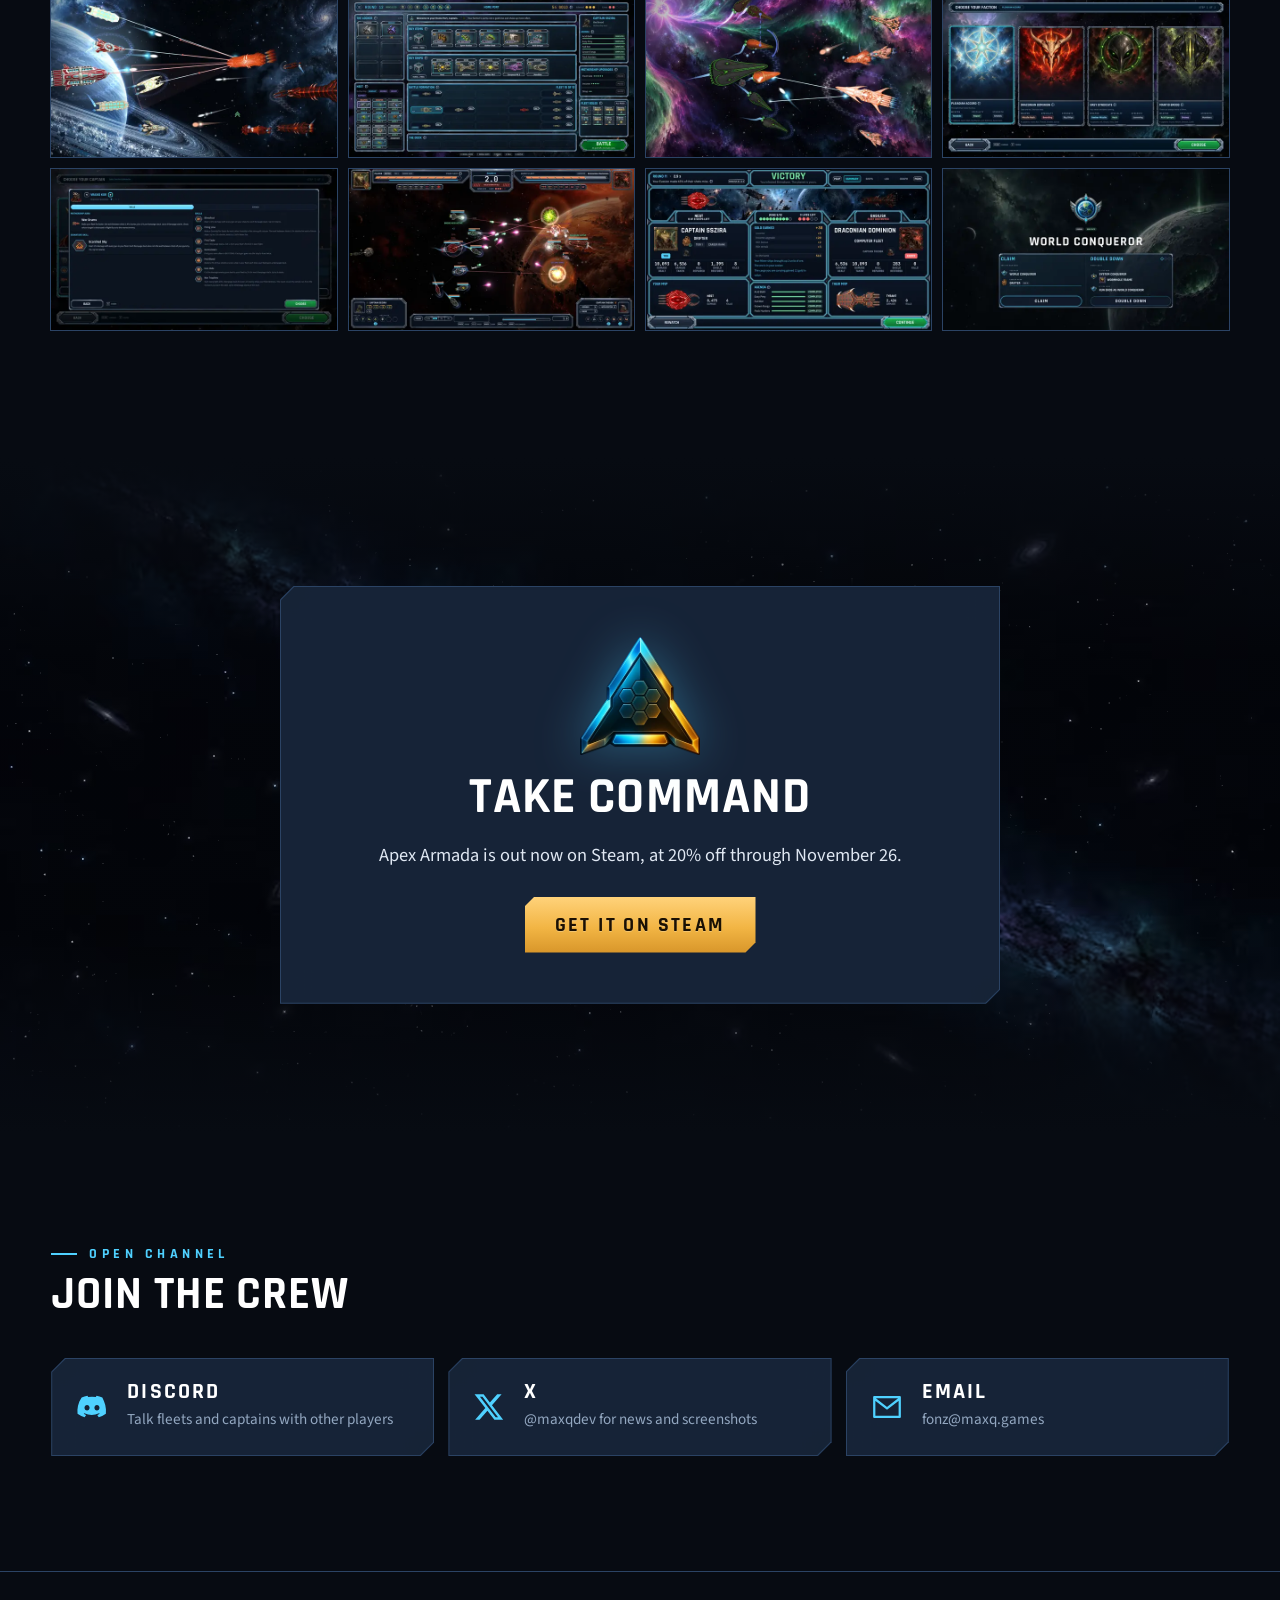
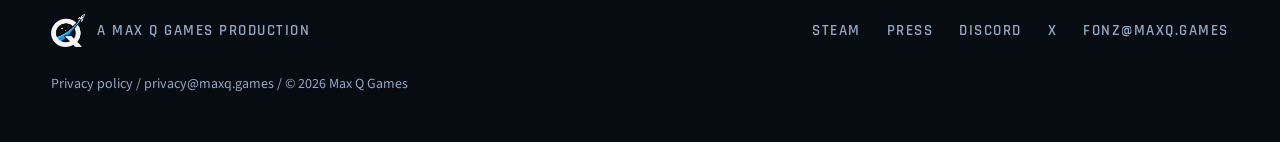
==== commit c6f69675: "Apex Armada is out now: update the site for release The game page, studio home page and press kit no" ====
--- a/apex-armada/index.html
+++ b/apex-armada/index.html
@@ -4,7 +4,7 @@
 <meta charset="utf-8">
 <meta name="viewport" content="width=device-width, initial-scale=1, viewport-fit=cover">
 <title>Apex Armada: a spaceship auto battler | Max Q Games</title>
-<meta name="description" content="A spaceship auto battler. Build a fleet, pick one of 16 alien captains, and take on fleets built by real players. Coming to Steam November 12, 2026.">
+<meta name="description" content="A spaceship auto battler. Build a fleet, pick one of 16 alien captains, and take on fleets built by real players. Out now on Steam.">
 <meta name="theme-color" content="#070b12">
 <meta name="color-scheme" content="dark">
 <meta name="darkreader-lock">
@@ -14,7 +14,7 @@
 <meta property="og:locale" content="en_US">
 <meta property="og:site_name" content="Max Q Games">
 <meta property="og:title" content="Apex Armada">
-<meta property="og:description" content="A spaceship auto battler. Build a fleet, pick one of 16 alien captains, and take on fleets built by real players. Wishlist it on Steam.">
+<meta property="og:description" content="A spaceship auto battler. Build a fleet, pick one of 16 alien captains, and take on fleets built by real players. Out now on Steam.">
 <meta property="og:url" content="https://maxq.games/apex-armada/">
 <meta property="og:image" content="https://maxq.games/apex-armada/og-apex.jpg">
 <meta property="og:image:width" content="1200">
@@ -23,7 +23,7 @@
 <meta name="twitter:card" content="summary_large_image">
 <meta name="twitter:site" content="@maxqdev">
 <meta name="twitter:title" content="Apex Armada">
-<meta name="twitter:description" content="A spaceship auto battler. Build a fleet, pick one of 16 alien captains, and take on fleets built by real players. Wishlist it on Steam.">
+<meta name="twitter:description" content="A spaceship auto battler. Build a fleet, pick one of 16 alien captains, and take on fleets built by real players. Out now on Steam.">
 <meta name="twitter:image" content="https://maxq.games/apex-armada/og-apex.jpg">
 <meta name="twitter:image:alt" content="Apex Armada key art: a gold and white starship above a planet, a white-haired captain and the Apex Armada logo.">
 <script type="application/ld+json">
@@ -87,7 +87,7 @@
   </nav>
   <a class="btn btn--amber cmd__cta" href="https://store.steampowered.com/app/5364730/" rel="noopener">
     <svg viewBox="0 0 24 24" aria-hidden="true"><path fill="currentColor" d="M12 2.2a9.8 9.8 0 0 0-9.8 9.1l5.3 2.2a2.8 2.8 0 0 1 1.6-.5h.2l2.3-3.4V9.5a3.7 3.7 0 1 1 3.7 3.7h-.1l-3.3 2.4v.1a2.8 2.8 0 0 1-5.5.6l-3.8-1.6A9.8 9.8 0 1 0 12 2.2Zm-4.1 15 1.2.5a2.1 2.1 0 1 0 1.2-2.8l-1.3-.5a1.6 1.6 0 1 1-1.1 2.8Zm9.4-7.7a2.5 2.5 0 1 0-2.5 2.5 2.5 2.5 0 0 0 2.5-2.5Zm-4.3 0a1.9 1.9 0 1 1 1.9 1.9 1.9 1.9 0 0 1-1.9-1.9Z"/></svg>
-    <span>Wishlist<span class="hide-s"> on Steam</span></span>
+    <span>Get it<span class="hide-s"> on Steam</span></span>
   </a>
 </header>
 
@@ -114,7 +114,7 @@
       <p class="brief__tag">A spaceship auto battler</p>
       <p class="brief__text">Build a fleet and take on real players. Choose from 16 alien captains to lead your fleet into battle. Spend your gold on ships, guns, shields and other parts. Then watch the battles play out as you climb the ranks to become a Galactic Conqueror.</p>
       <div class="brief__cta">
-        <a class="btn btn--amber btn--big" href="https://store.steampowered.com/app/5364730/" rel="noopener">Wishlist on Steam</a>
+        <a class="btn btn--amber btn--big" href="https://store.steampowered.com/app/5364730/" rel="noopener">Get it on Steam</a>
         <a class="btn btn--line btn--big" href="#trailer">
           <svg viewBox="0 0 24 24" aria-hidden="true"><path fill="currentColor" d="M8 5v14l11-7z"/></svg>Watch the trailer</a>
       </div>
@@ -122,8 +122,8 @@
 
     <ul class="status" aria-label="Release status">
       <li class="status__item status__item--live">
-        <span class="status__k">Launch</span>
-        <span class="status__v">Coming to Steam <b data-launch-date>Thursday, November 12, 2026</b></span>
+        <span class="status__k">Full game</span>
+        <span class="status__v"><a href="https://store.steampowered.com/app/5364730/" rel="noopener">Out now on Steam</a>: released <b data-launch-date>Thursday, November 12, 2026</b></span>
       </li>
       <li class="status__item">
         <span class="status__k">Free demo</span>
@@ -152,7 +152,7 @@
       <span class="vp-tag vp-tag--tl" aria-hidden="true">CH 01 / TRAILER</span>
       <span class="vp-tag vp-tag--br" aria-hidden="true">1080P60</span>
     </div>
-    <p class="trailer__soon" hidden>The trailer goes live here soon. Until then, the clips below show the game in motion.</p>
+    <p class="trailer__soon" hidden>The trailer can't play here right now. The clips below show the game in motion.</p>
   </section>
 
   <section class="sect briefing" id="briefing" aria-labelledby="briefing-title">
@@ -366,8 +366,8 @@
     <div class="launch__inner panel">
       <picture><source type="image/webp" srcset="/apex-armada/img/emblem-bl-256.webp"><img class="launch__emblem" src="/apex-armada/img/emblem-bl-256.png" alt="" width="256" height="253" loading="lazy"></picture>
       <h2 id="launch-title">Take command</h2>
-      <p>Wishlist Apex Armada on Steam and you'll hear the moment it launches.</p>
-      <a class="btn btn--amber btn--big" href="https://store.steampowered.com/app/5364730/" rel="noopener">Wishlist on Steam</a>
+      <p>Apex Armada is out now on Steam, at 20% off through November 26.</p>
+      <a class="btn btn--amber btn--big" href="https://store.steampowered.com/app/5364730/" rel="noopener">Get it on Steam</a>
     </div>
   </section>
 
